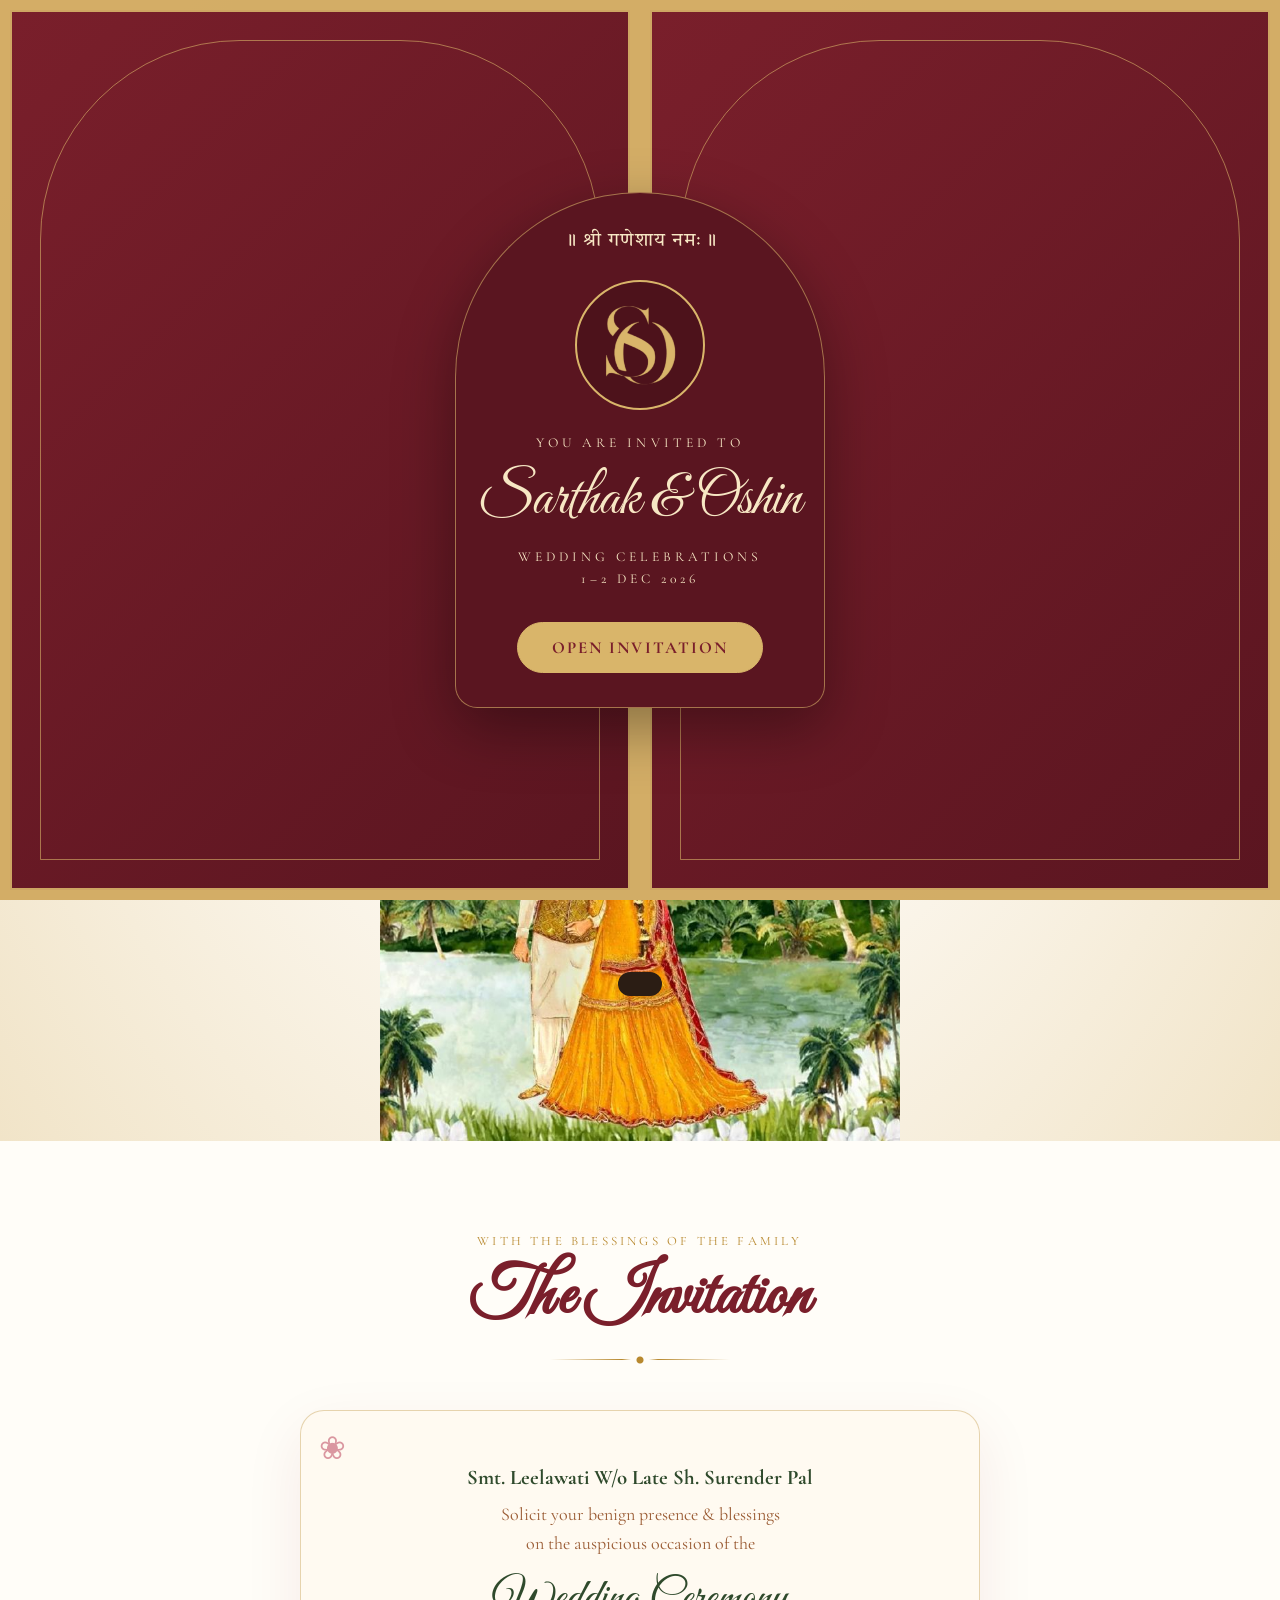
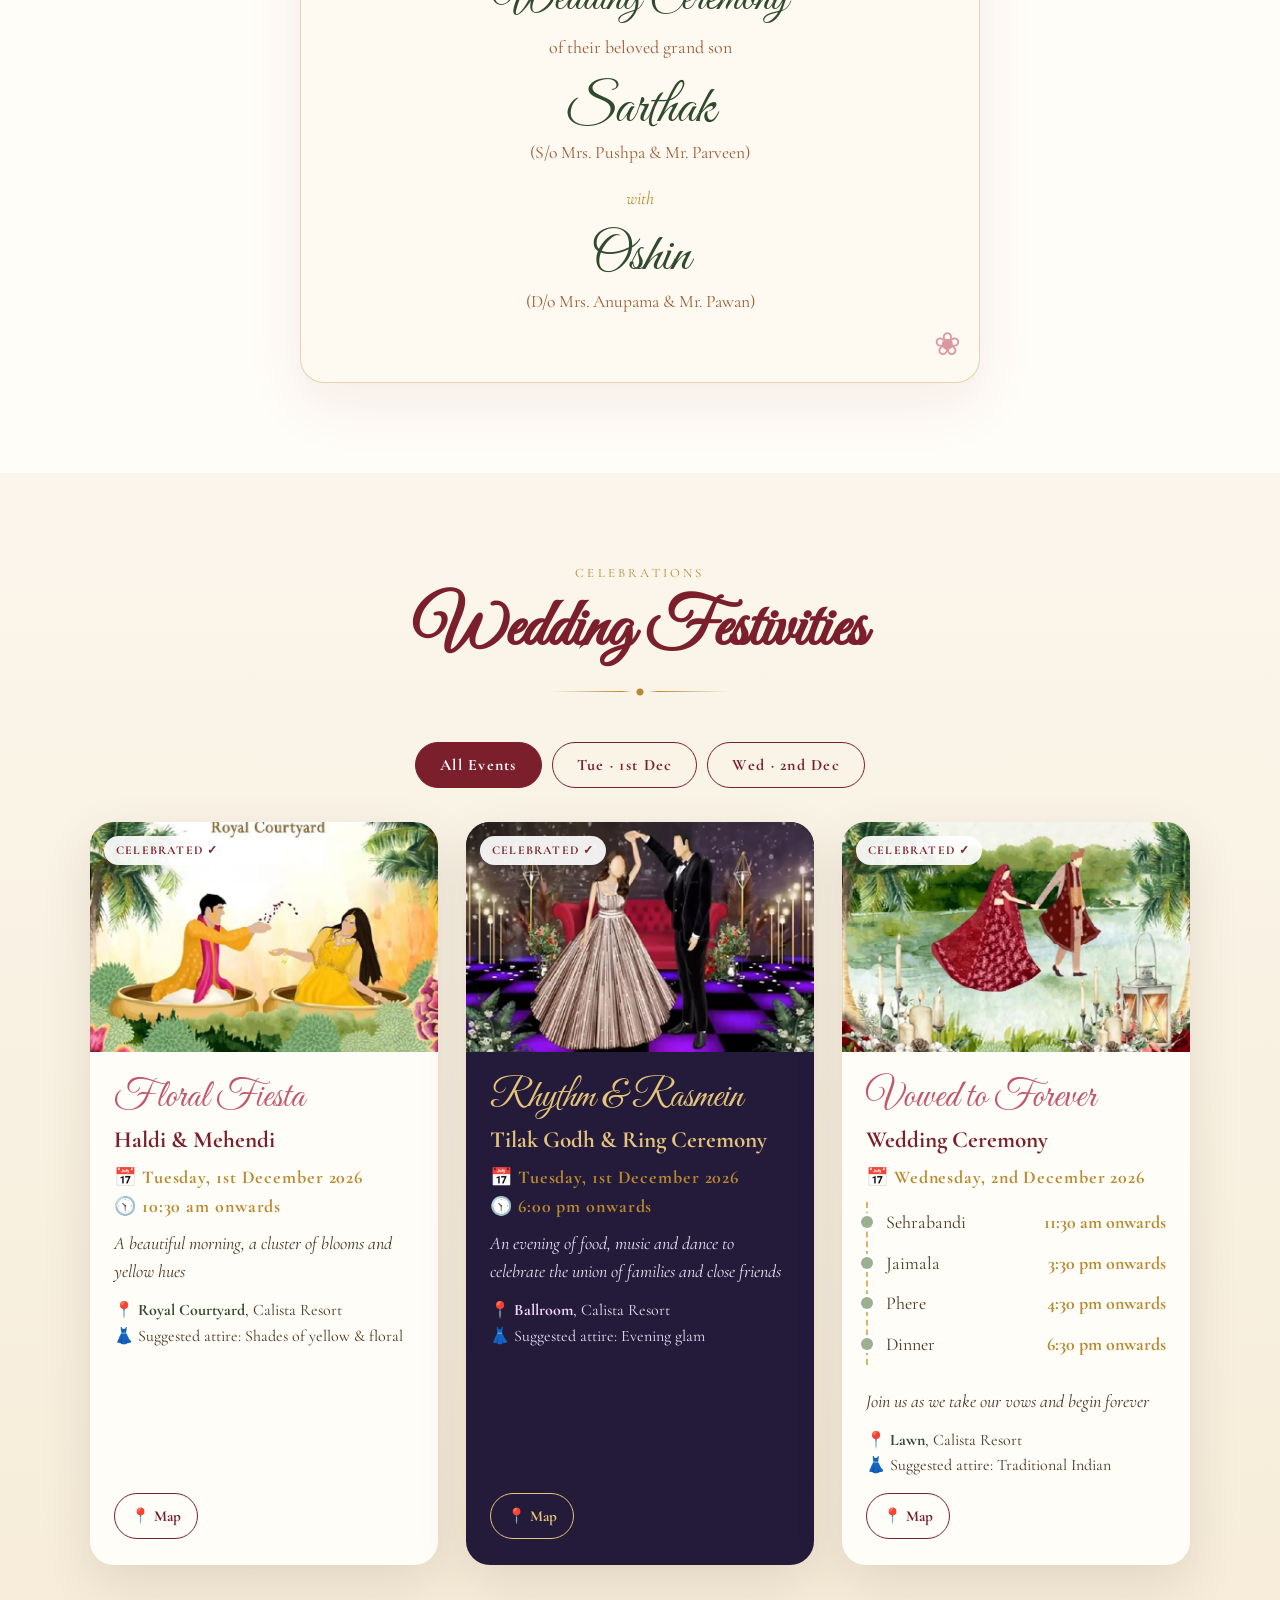
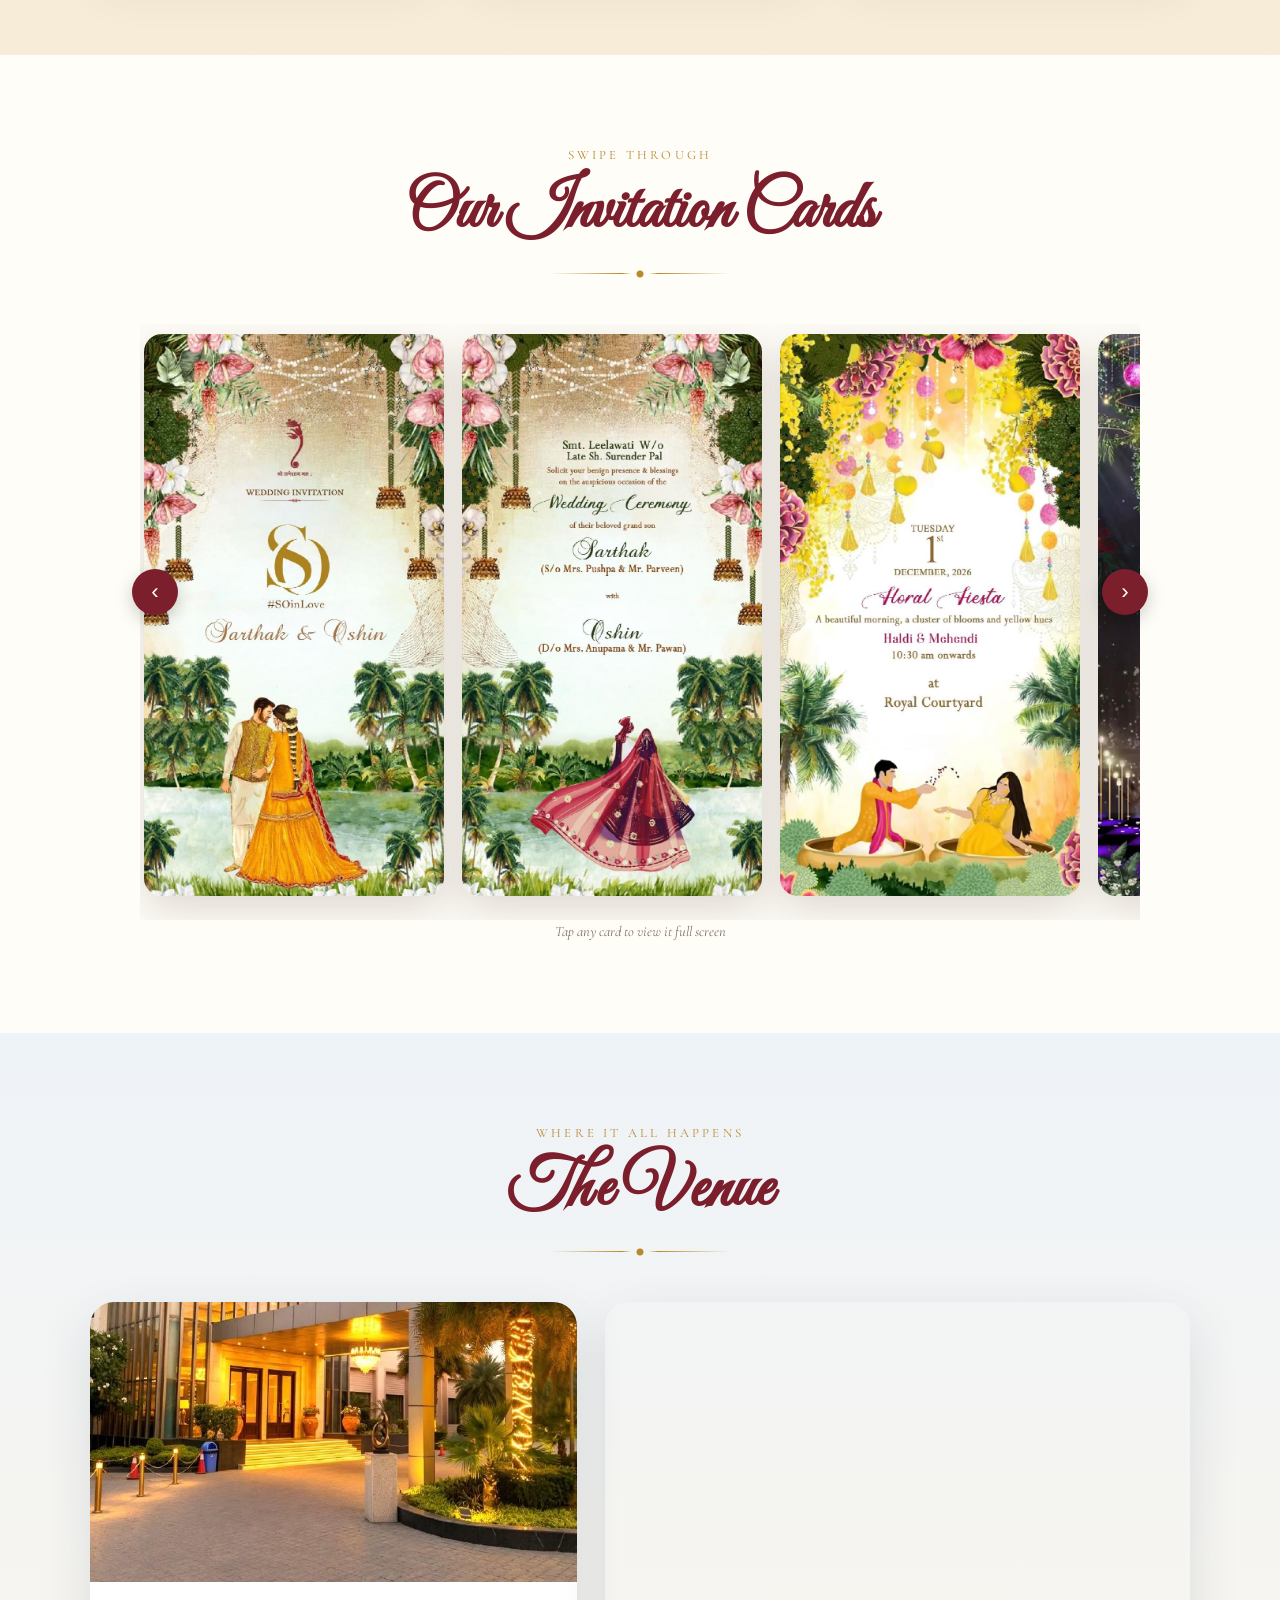
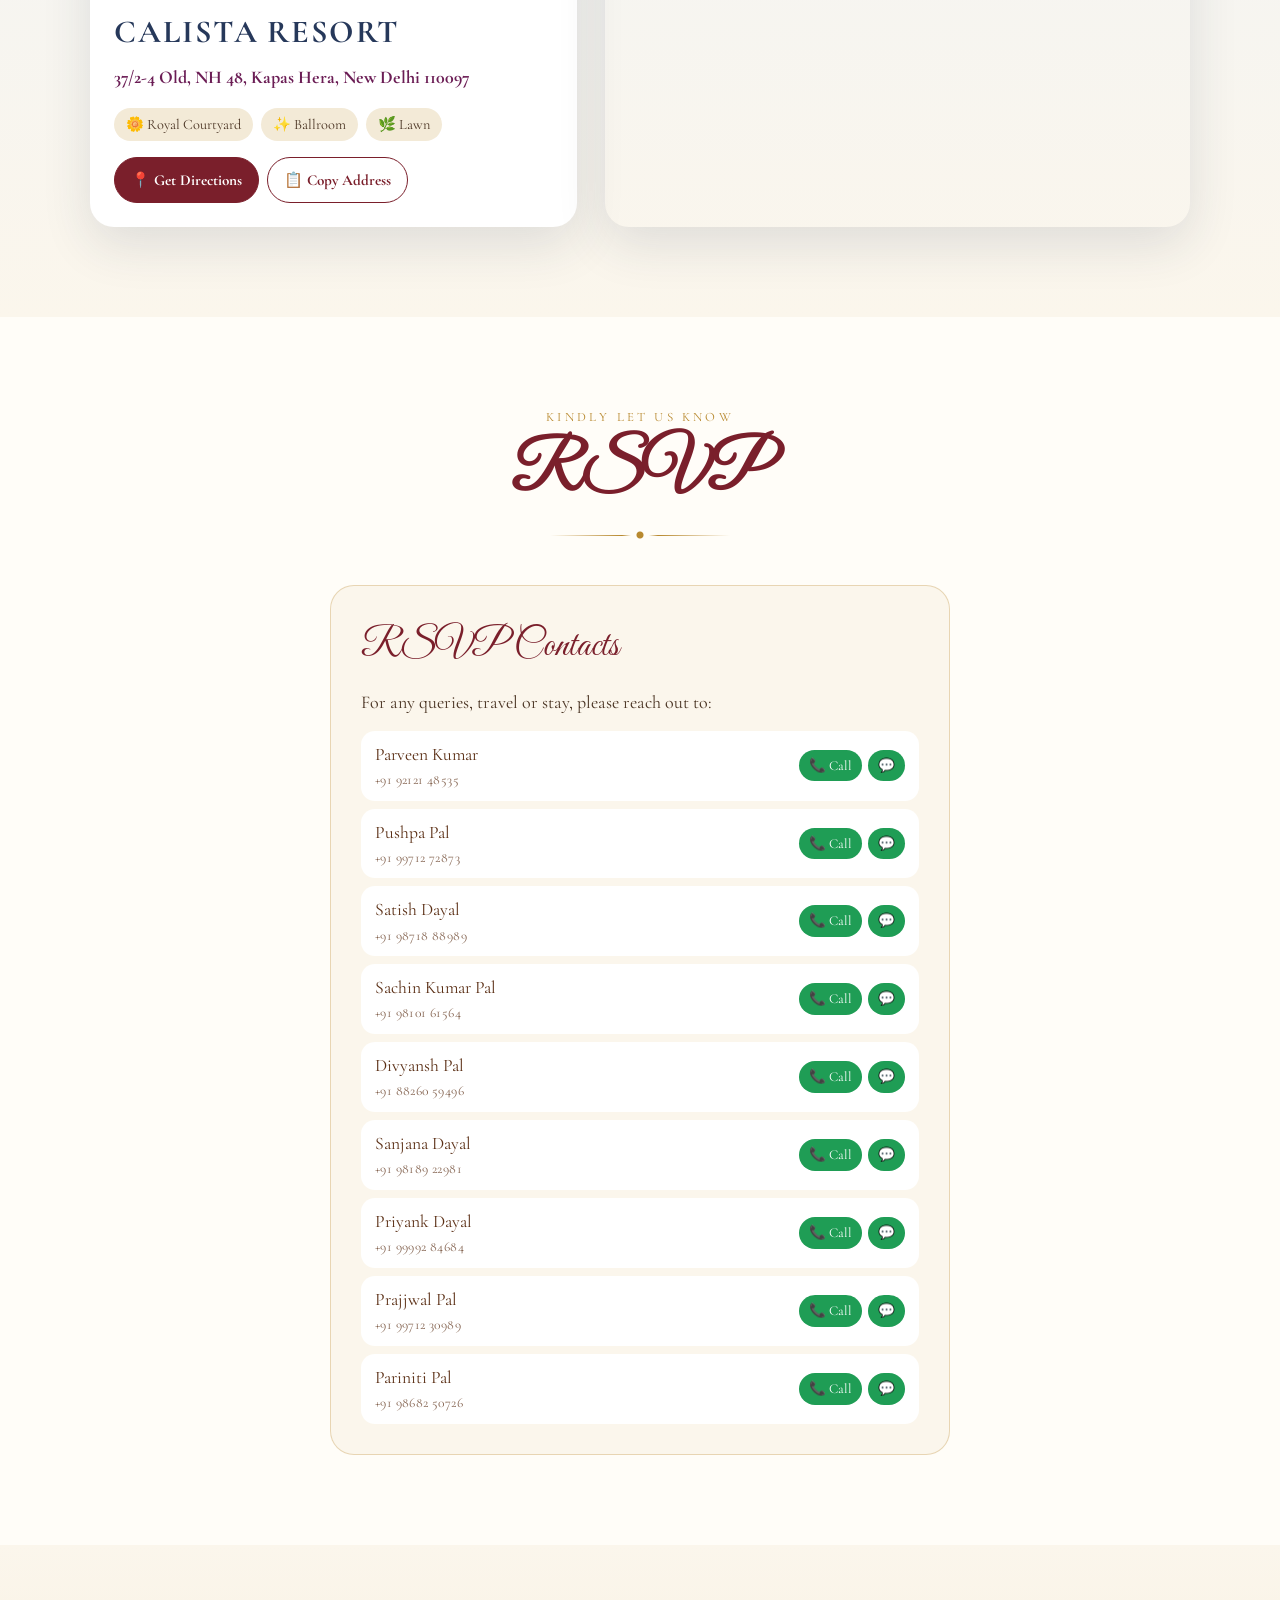
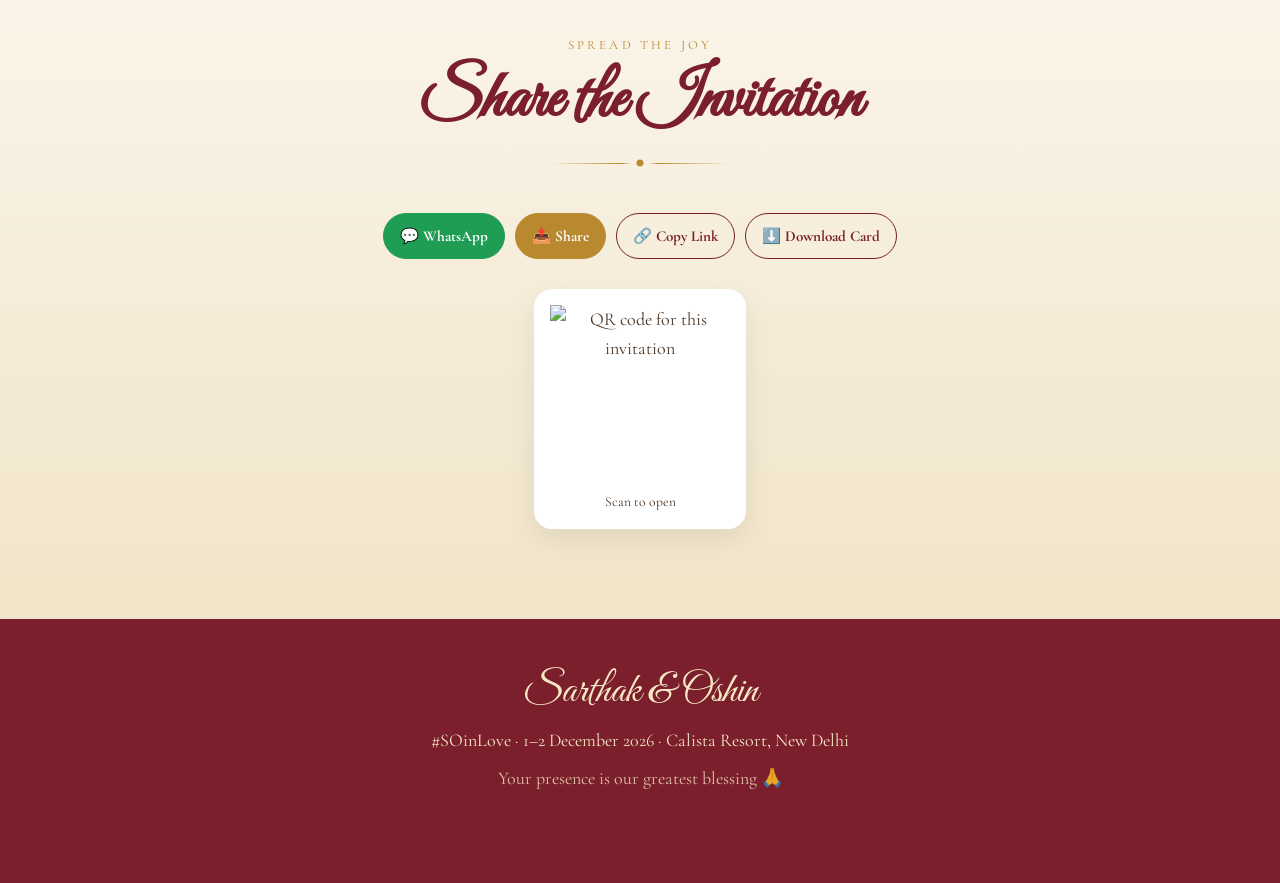
==== index.html @ cd9b90f8 "Remove RSVP form, gate date on own line, superscript ordinals" ====
<!DOCTYPE html>
<html lang="en">
<head>
<meta charset="UTF-8">
<meta name="viewport" content="width=device-width,initial-scale=1">
<title>Sarthak &amp; Oshin | #SOinLove | 1–2 December 2026</title>
<meta name="description" content="You're invited to the wedding of Sarthak & Oshin, 1–2 December 2026 at Calista Resort, New Delhi. #SOinLove">
<meta property="og:title" content="Sarthak & Oshin are getting married! #SOinLove">
<meta property="og:description" content="Haldi, Mehendi, Ring Ceremony & Wedding · 1–2 December 2026 · Calista Resort, New Delhi">
<meta property="og:image" content="https://sartz18.github.io/sarthak-weds-oshin/images/page-1.jpg">
<meta property="og:url" content="https://sartz18.github.io/sarthak-weds-oshin/">
<link rel="canonical" href="https://sartz18.github.io/sarthak-weds-oshin/">
<meta property="og:type" content="website">
<meta name="theme-color" content="#7a1f2b">
<link rel="icon" href="data:image/svg+xml,<svg xmlns='http://www.w3.org/2000/svg' viewBox='0 0 100 100'><text y='.9em' font-size='90'>💍</text></svg>">
<link rel="preconnect" href="https://fonts.googleapis.com">
<link rel="preconnect" href="https://fonts.gstatic.com" crossorigin>
<link href="https://fonts.googleapis.com/css2?family=Cormorant+Garamond:ital,wght@0,400;0,600;0,700;1,400&family=Great+Vibes&family=Tiro+Devanagari+Hindi&display=swap" rel="stylesheet">
<link rel="stylesheet" href="style.css">
</head>
<body class="locked">

<canvas id="petals"></canvas>

<!-- Opening gate -->
<div id="gate">
  <div class="door l"></div><div class="door r"></div>
  <div class="gate-inner">
    <div class="ganesh">॥ श्री गणेशाय नमः ॥</div>
    <div class="mono" role="img" aria-label="SO monogram"></div>
    <p style="letter-spacing:.3em;font-size:.85rem">YOU ARE INVITED TO</p>
    <h1>Sarthak &amp; Oshin</h1>
    <p style="letter-spacing:.3em;font-size:.85rem">WEDDING CELEBRATIONS</p>
    <p style="letter-spacing:.3em;font-size:.85rem">1–2 DEC 2026</p>
    <p id="guest-greet" style="font-style:italic;margin-top:6px"></p>
    <button class="gate-btn" id="open-btn">Open Invitation</button>
  </div>
</div>

<nav id="nav">
  <a href="#home">Home</a><a href="#invite">Invitation</a><a href="#events">Events</a>
  <a href="#gallery">Cards</a><a href="#venue">Venue</a><a href="#rsvp">RSVP</a><a href="#share">Share</a>
</nav>

<!-- Hero -->
<header id="home">
  <div class="hero-ganesh reveal"><span class="g">🪔</span>श्री गणेशाय नमः</div>
  <p class="hero-tag reveal">WEDDING INVITATION</p>
  <div class="mono-big reveal" role="img" aria-label="SO monogram"></div>
  <div class="hashtag reveal">#SOinLove</div>
  <div class="names reveal">Sarthak &amp; Oshin</div>
  <div class="hero-date reveal">1<sup>st</sup> – 2<sup>nd</sup> December 2026</div>
  <div class="hero-venue reveal">Calista Resort · New Delhi</div>
  <div class="countdown reveal" id="countdown"></div>
  <div class="hero-art" role="img" aria-label="Illustration of Sarthak and Oshin"></div>
  <div class="scroll-hint"></div>
</header>

<!-- Invitation -->
<section id="invite">
  <div class="wrap">
    <p class="subtitle reveal">With the blessings of the family</p>
    <h2 class="title reveal">The Invitation</h2>
    <div class="divider"></div>
    <div class="blessing reveal">
      <div class="host">Smt. Leelawati W/o Late Sh. Surender Pal</div>
      <p class="lead">Solicit your benign presence &amp; blessings<br>on the auspicious occasion of the</p>
      <div class="occ">Wedding Ceremony</div>
      <p class="lead" style="margin-top:8px">of their beloved grand son</p>
      <div class="person"><div class="nm">Sarthak</div><div class="par">(S/o Mrs. Pushpa &amp; Mr. Parveen)</div></div>
      <div class="with">with</div>
      <div class="person"><div class="nm">Oshin</div><div class="par">(D/o Mrs. Anupama &amp; Mr. Pawan)</div></div>
    </div>
  </div>
</section>

<!-- Events -->
<section id="events">
  <div class="wrap">
    <p class="subtitle reveal">Celebrations</p>
    <h2 class="title reveal">Wedding Festivities</h2>
    <div class="divider"></div>
    <div class="day-tabs reveal">
      <button class="day-tab active" data-day="all">All Events</button>
      <button class="day-tab" data-day="1">Tue · 1st Dec</button>
      <button class="day-tab" data-day="2">Wed · 2nd Dec</button>
    </div>
    <div class="events-grid" id="events-grid"></div>
  </div>
</section>

<!-- Gallery -->
<section id="gallery">
  <div class="wrap">
    <p class="subtitle reveal">Swipe through</p>
    <h2 class="title reveal">Our Invitation Cards</h2>
    <div class="divider"></div>
    <div class="slider reveal">
      <button class="arrow prev" aria-label="Previous">‹</button>
      <div class="track" id="track"></div>
      <button class="arrow next" aria-label="Next">›</button>
    </div>
    <p class="hint">Tap any card to view it full screen</p>
  </div>
</section>
<div id="lightbox" role="dialog" aria-modal="true">
  <button id="lb-close" aria-label="Close">✕</button>
  <button id="lb-prev" aria-label="Previous">‹</button>
  <img id="lb-img" alt="Invitation card">
  <button id="lb-next" aria-label="Next">›</button>
  <div id="lb-count"></div>
</div>

<!-- Venue -->
<section id="venue">
  <div class="wrap">
    <p class="subtitle reveal">Where it all happens</p>
    <h2 class="title reveal">The Venue</h2>
    <div class="divider"></div>
    <div class="venue-grid">
      <div class="venue-card reveal">
        <div class="venue-photo" role="img" aria-label="Calista Resort entrance"></div>
        <div class="venue-info">
          <h3>CALISTA RESORT</h3>
          <div class="addr" id="venue-addr"></div>
          <div class="spots"><span>🌼 Royal Courtyard</span><span>✨ Ballroom</span><span>🌿 Lawn</span></div>
          <div style="display:flex;gap:8px;flex-wrap:wrap">
            <a class="btn" id="dir-btn" target="_blank" rel="noopener">📍 Get Directions</a>
            <button class="btn ghost" id="copy-addr">📋 Copy Address</button>
          </div>
        </div>
      </div>
      <div class="map reveal"><iframe id="map-frame" loading="lazy" title="Map to Calista Resort" referrerpolicy="no-referrer-when-downgrade"></iframe></div>
    </div>
  </div>
</section>

<!-- RSVP -->
<section id="rsvp">
  <div class="wrap">
    <p class="subtitle reveal">Kindly let us know</p>
    <h2 class="title reveal">RSVP</h2>
    <div class="divider"></div>
    <div class="rsvp-grid">
      <div class="panel reveal">
        <h3>RSVP Contacts</h3>
        <p style="margin-bottom:14px">For any queries, travel or stay, please reach out to:</p>
        <ul class="hosts" id="hosts"></ul>
      </div>
    </div>
  </div>
</section>

<!-- Share -->
<section id="share">
  <div class="wrap">
    <p class="subtitle reveal">Spread the joy</p>
    <h2 class="title reveal">Share the Invitation</h2>
    <div class="divider"></div>
    <div class="share-row reveal">
      <button class="btn wa" id="share-wa">💬 WhatsApp</button>
      <button class="btn gold" id="share-native">📤 Share</button>
      <button class="btn ghost" id="share-copy">🔗 Copy Link</button>
      <a class="btn ghost" href="images/page-1.jpg" download="Sarthak-Oshin-Invite.jpg">⬇️ Download Card</a>
    </div>
    <div class="qr reveal"><img id="qr" alt="QR code for this invitation"><p style="font-size:.85rem;margin-top:6px">Scan to open</p></div>
  </div>
</section>

<footer>
  <div class="script">Sarthak &amp; Oshin</div>
  <p>#SOinLove · 1–2 December 2026 · Calista Resort, New Delhi</p>
  <p style="margin-top:10px;opacity:.8">Your presence is our greatest blessing 🙏</p>
</footer>

<audio id="music" loop preload="none" src="music.mp3"></audio>
<button class="fab" id="music-btn" aria-label="Play music" hidden>🎵</button>
<button class="fab" id="top-btn" aria-label="Back to top">↑</button>
<div id="toast"></div>

<script src="app.js"></script>
</body>
</html>
---- style.css ----
:root{
  --cream:#fbf6ec; --ivory:#fffdf8; --gold:#b8892f; --gold-2:#d9b56a;
  --maroon:#7a1f2b; --rose:#c2566b; --green:#2f4a2c; --ink:#4a3423;
  --night:#241a3a;
  --script:'Great Vibes',cursive; --serif:'Cormorant Garamond',Georgia,serif;
  --deva:'Tiro Devanagari Hindi',serif;
}
*{box-sizing:border-box;margin:0;padding:0}
html{scroll-behavior:smooth}
body{font-family:var(--serif);color:var(--ink);background:var(--cream);font-size:18px;line-height:1.6;overflow-x:hidden}
body.locked{overflow:hidden}
img{max-width:100%;display:block}
a{color:inherit}
.script{font-family:var(--script);font-weight:400}
.gold{color:var(--gold)}
section{padding:90px 20px;position:relative}
.wrap{max-width:1100px;margin:0 auto}
.title{font-family:var(--script);font-size:clamp(2.6rem,7vw,4.2rem);color:var(--maroon);text-align:center;line-height:1.1}
.subtitle{text-align:center;letter-spacing:.25em;text-transform:uppercase;font-size:.8rem;color:var(--gold);margin-bottom:10px}
.divider{width:180px;height:20px;margin:14px auto 40px;background:
  radial-gradient(circle,var(--gold) 3px,transparent 4px) center/20px 20px no-repeat,
  linear-gradient(90deg,transparent,var(--gold) 40%,transparent 45%,transparent 55%,var(--gold) 60%,transparent) center/100% 1px no-repeat}

/* ---------- Petals canvas ---------- */
#petals{position:fixed;inset:0;pointer-events:none;z-index:50}

/* ---------- Opening gate ---------- */
#gate{position:fixed;inset:0;z-index:100;display:flex;align-items:center;justify-content:center;
  background:radial-gradient(ellipse at center,#fffaf0 0%,#f3e3c3 70%,#e6cf9f 100%);transition:opacity 1s ease,visibility 1s}
#gate.open{opacity:0;visibility:hidden}
.door{position:absolute;top:0;bottom:0;width:50%;background:linear-gradient(135deg,#7a1f2b,#5a1520);transition:transform 1.4s cubic-bezier(.7,0,.3,1);
  box-shadow:inset 0 0 0 10px rgba(217,181,106,.5),inset 0 0 0 12px rgba(217,181,106,.9)}
.door.l{left:0;transform-origin:left}.door.r{right:0;transform-origin:right}
.door::after{content:"";position:absolute;inset:40px;border:1px solid rgba(217,181,106,.6);border-radius:200px 200px 0 0}
#gate.open .door.l{transform:perspective(1200px) rotateY(-100deg)}
#gate.open .door.r{transform:perspective(1200px) rotateY(100deg)}
.gate-inner{position:relative;z-index:2;text-align:center;color:#f7e7c4;padding:34px 22px;max-width:92vw;border-radius:200px 200px 24px 24px;background:#5a1520;border:1px solid rgba(217,181,106,.6);box-shadow:0 20px 60px rgba(0,0,0,.35);transition:opacity .5s}
#gate.open .gate-inner{opacity:0}
.gate-inner .ganesh{font-family:var(--deva);font-size:1.2rem;letter-spacing:.05em}
.gate-inner .mono{width:130px;height:130px;margin:22px auto;border-radius:50%;border:2px solid var(--gold-2);background:rgba(0,0,0,.15);animation:pulse 2.4s infinite;position:relative}
.gate-inner .mono::after{content:"";position:absolute;inset:22px 26px;background:var(--gold-2)}
.gate-inner h1{font-family:var(--script);font-weight:400;font-size:clamp(2.4rem,8vw,3.6rem)}
.gate-btn{margin-top:26px;padding:14px 34px;border-radius:40px;border:1px solid var(--gold-2);background:var(--gold-2);color:var(--maroon);
  font-family:var(--serif);font-size:1.05rem;font-weight:700;letter-spacing:.12em;text-transform:uppercase;cursor:pointer;animation:glow 2s infinite}
@keyframes pulse{0%,100%{transform:scale(1)}50%{transform:scale(1.06)}}
@keyframes glow{0%,100%{box-shadow:0 0 0 0 rgba(217,181,106,.6)}50%{box-shadow:0 0 0 14px rgba(217,181,106,0)}}

/* ---------- Nav ---------- */
nav{position:fixed;top:0;left:0;right:0;z-index:40;display:flex;justify-content:center;gap:4px;flex-wrap:wrap;padding:10px;
  background:rgba(251,246,236,.85);backdrop-filter:blur(10px);border-bottom:1px solid rgba(184,137,47,.25);transform:translateY(-100%);transition:transform .4s}
nav.show{transform:none}
nav a{text-decoration:none;font-size:.85rem;letter-spacing:.12em;text-transform:uppercase;padding:6px 12px;border-radius:20px;color:var(--maroon)}
nav a:hover,nav a.active{background:var(--maroon);color:#fff}
@media(max-width:640px){nav{flex-wrap:nowrap;overflow-x:auto;justify-content:flex-start}nav a{white-space:nowrap;font-size:.75rem}}

/* ---------- Hero ---------- */
#home{min-height:100vh;padding:80px 20px 0;display:flex;flex-direction:column;align-items:center;text-align:center;
  background:radial-gradient(ellipse at top,#fffdf6 0%,var(--cream) 60%,#f1e4c8 100%);overflow:hidden}
.hero-ganesh{font-family:var(--deva);color:var(--maroon);font-size:1rem}
.hero-ganesh .g{font-size:2.6rem;display:block;line-height:1}
.hero-tag{letter-spacing:.3em;font-size:.85rem;color:var(--ink);margin-top:14px}
.mono-big{width:clamp(120px,32vw,170px);aspect-ratio:507/567;margin:14px auto 10px;
  background:linear-gradient(120deg,#9c7221,#e8c97a,#9c7221);background-size:200% auto;animation:shine 4s linear infinite}
.gate-inner .mono::after,.mono-big{-webkit-mask:url(images/monogram.png) center/contain no-repeat;mask:url(images/monogram.png) center/contain no-repeat}
@keyframes shine{to{background-position:200% center}}
.hashtag{font-style:italic;color:var(--ink);font-size:1.1rem}
.names{font-family:var(--script);font-size:clamp(3rem,11vw,5.5rem);color:#8d5a3b;line-height:1.1;margin-top:8px}
.hero-date{margin-top:10px;font-size:1.15rem;letter-spacing:.2em;text-transform:uppercase;color:var(--maroon)}
.hero-venue{font-size:1rem;color:var(--ink)}
.countdown{display:flex;gap:12px;justify-content:center;margin:26px 0;flex-wrap:wrap}
.cd{min-width:78px;padding:12px 8px;border-radius:14px;background:var(--ivory);border:1px solid rgba(184,137,47,.35);box-shadow:0 6px 20px rgba(122,31,43,.08)}
.cd b{display:block;font-size:2rem;color:var(--maroon);line-height:1.1;font-variant-numeric:tabular-nums}
.cd span{font-size:.7rem;letter-spacing:.2em;text-transform:uppercase;color:var(--gold)}
.cd-msg{font-family:var(--script);font-size:2.2rem;color:var(--maroon)}
.hero-art{width:min(520px,100%);margin-top:auto;aspect-ratio:760/640;background:url(images/page-1.jpg) center bottom/cover no-repeat;
  -webkit-mask-image:linear-gradient(to bottom,transparent 0%,#000 25%);mask-image:linear-gradient(to bottom,transparent 0%,#000 25%)}
.scroll-hint{position:absolute;bottom:18px;left:50%;transform:translateX(-50%);width:26px;height:42px;border:2px solid var(--maroon);border-radius:14px;opacity:.7}
.scroll-hint::after{content:"";position:absolute;left:50%;top:8px;width:4px;height:8px;margin-left:-2px;border-radius:2px;background:var(--maroon);animation:scroll 1.6s infinite}
@keyframes scroll{to{transform:translateY(14px);opacity:0}}

/* ---------- Family / invitation ---------- */
#invite{background:var(--ivory)}
.blessing{max-width:680px;margin:0 auto;text-align:center;padding:50px 28px;border-radius:24px;background:#fffaf1;
  border:1px solid rgba(184,137,47,.35);box-shadow:0 20px 60px rgba(122,31,43,.08);position:relative}
.blessing::before,.blessing::after{content:"❀";position:absolute;font-size:2rem;color:var(--rose);opacity:.6}
.blessing::before{top:12px;left:18px}.blessing::after{bottom:12px;right:18px}
.blessing .host{font-weight:700;font-size:1.3rem;color:var(--green)}
.blessing .lead{color:#9a5b33;margin:6px 0 18px}
.blessing .occ{font-family:var(--script);font-size:2.8rem;color:var(--green);line-height:1.1}
.person{margin:16px 0}
.person .nm{font-family:var(--script);font-size:3.4rem;color:var(--green);line-height:1.1}
.person .par{color:#9a5b33;font-size:1.1rem}
.with{font-style:italic;color:var(--gold)}

/* ---------- Events ---------- */
#events{background:linear-gradient(180deg,var(--cream),#f6ecd8)}
.day-tabs{display:flex;justify-content:center;gap:10px;margin-bottom:34px;flex-wrap:wrap}
.day-tab{padding:12px 24px;border-radius:40px;border:1px solid var(--maroon);background:transparent;color:var(--maroon);font-family:var(--serif);
  font-size:1rem;font-weight:700;letter-spacing:.08em;cursor:pointer;transition:.3s}
.day-tab.active,.day-tab:hover{background:var(--maroon);color:#fff}
.events-grid{display:grid;grid-template-columns:repeat(auto-fit,minmax(300px,1fr));gap:28px}
.ev{border-radius:24px;overflow:hidden;background:var(--ivory);box-shadow:0 18px 50px rgba(74,52,35,.12);display:flex;flex-direction:column;
  transition:transform .5s,box-shadow .5s;transform-style:preserve-3d}
.ev:hover{box-shadow:0 26px 70px rgba(122,31,43,.2)}
.ev.hidden{display:none}
.ev-art{height:230px;background-size:cover;background-position:center 100%;position:relative}
.ev-art .badge{position:absolute;top:14px;left:14px;padding:5px 12px;border-radius:20px;font-size:.75rem;font-weight:700;letter-spacing:.1em;
  text-transform:uppercase;background:rgba(255,255,255,.92);color:var(--maroon)}
.ev-art .badge.live{background:#d6304a;color:#fff;animation:glow 1.6s infinite}
.ev-body{padding:24px 24px 26px;flex:1;display:flex;flex-direction:column}
.ev-theme{font-family:var(--script);font-size:2.4rem;line-height:1.1;color:var(--rose)}
.ev h3{font-size:1.45rem;color:var(--maroon);margin:4px 0}
.ev .when{color:var(--gold);font-weight:700;letter-spacing:.05em}
.ev .desc{font-style:italic;margin:8px 0 12px}
.ev .where{font-size:1rem}
.ev .where b{color:var(--green)}
.timeline{list-style:none;margin:10px 0 14px;border-left:2px dashed var(--gold-2);padding-left:18px}
.timeline li{position:relative;padding:6px 0;display:flex;justify-content:space-between;gap:10px}
.timeline li::before{content:"";position:absolute;left:-25px;top:14px;width:12px;height:12px;border-radius:50%;background:var(--gold);box-shadow:0 0 0 3px #fff}
.timeline li.done::before{background:#9bb08f}
.timeline li.now::before{background:#d6304a;animation:glow 1.6s infinite}
.timeline li span:last-child{color:var(--gold);font-weight:700;white-space:nowrap}
.ev-actions{margin-top:auto;display:flex;gap:8px;flex-wrap:wrap;padding-top:14px}
.btn{display:inline-flex;align-items:center;gap:6px;padding:10px 16px;border-radius:30px;border:1px solid var(--maroon);background:var(--maroon);color:#fff;
  font-family:var(--serif);font-size:.95rem;font-weight:700;text-decoration:none;cursor:pointer;transition:.25s}
.btn:hover{transform:translateY(-2px);box-shadow:0 8px 20px rgba(122,31,43,.25)}
.btn.ghost{background:transparent;color:var(--maroon)}
.btn.gold{background:var(--gold);border-color:var(--gold)}
.btn.wa{background:#1f9d55;border-color:#1f9d55}
.ev.night{background:var(--night);color:#e9e2f5}
.ev.night h3,.ev.night .ev-theme{color:#e3c47a}
.ev.night .where b{color:#f1d7ff}
.ev.night .btn.ghost{color:#e3c47a;border-color:#e3c47a}

/* ---------- Gallery ---------- */
#gallery{background:var(--ivory)}
.slider{position:relative;max-width:1000px;margin:0 auto}
.track{display:flex;gap:18px;overflow-x:auto;scroll-snap-type:x mandatory;padding:10px 4px 24px;scrollbar-width:none}
.track::-webkit-scrollbar{display:none}
.track figure{flex:0 0 min(300px,75vw);scroll-snap-align:center;border-radius:18px;overflow:hidden;cursor:zoom-in;box-shadow:0 14px 40px rgba(74,52,35,.18);transition:transform .4s}
.track figure:hover{transform:scale(1.03)}
.track img{width:100%;aspect-ratio:760/1425;object-fit:cover}
.arrow{position:absolute;top:45%;transform:translateY(-50%);width:46px;height:46px;border-radius:50%;border:none;background:var(--maroon);color:#fff;font-size:1.4rem;cursor:pointer;z-index:2;box-shadow:0 6px 18px rgba(0,0,0,.2)}
.arrow.prev{left:-8px}.arrow.next{right:-8px}
@media(max-width:640px){.arrow{display:none}}
.hint{text-align:center;font-size:.9rem;font-style:italic;opacity:.7}
#lightbox{position:fixed;inset:0;z-index:90;background:rgba(20,10,10,.92);display:none;align-items:center;justify-content:center;padding:20px}
#lightbox.show{display:flex}
#lightbox img{max-height:92vh;max-width:92vw;border-radius:12px;box-shadow:0 0 60px rgba(0,0,0,.6)}
#lightbox button{position:absolute;background:rgba(255,255,255,.15);color:#fff;border:none;width:50px;height:50px;border-radius:50%;font-size:1.5rem;cursor:pointer}
#lb-close{top:16px;right:16px}#lb-prev{left:12px;top:50%}#lb-next{right:12px;top:50%}
#lb-count{position:absolute;bottom:16px;left:0;right:0;text-align:center;color:#ddd;font-size:.9rem}

/* ---------- Venue ---------- */
#venue{background:linear-gradient(180deg,#eef3f8,var(--cream))}
.venue-grid{display:grid;grid-template-columns:1fr 1.2fr;gap:28px;align-items:stretch}
@media(max-width:800px){.venue-grid{grid-template-columns:1fr}}
.venue-card{border-radius:24px;overflow:hidden;background:#fff;box-shadow:0 18px 50px rgba(36,48,72,.12);display:flex;flex-direction:column}
.venue-photo{height:280px;background:url(images/page-6.jpg) center 85%/cover}
.venue-info{padding:24px}
.venue-info h3{font-size:2rem;letter-spacing:.06em;color:#26385a}
.venue-info .addr{color:#6b1d55;font-weight:700;margin:6px 0 16px}
.spots{display:flex;gap:8px;flex-wrap:wrap;margin-bottom:16px}
.spots span{padding:5px 12px;border-radius:20px;background:#f3ead7;font-size:.9rem}
.map{border-radius:24px;overflow:hidden;min-height:360px;box-shadow:0 18px 50px rgba(36,48,72,.12)}
.map iframe{width:100%;height:100%;min-height:360px;border:0}

/* ---------- RSVP ---------- */
#rsvp{background:var(--ivory)}
.rsvp-grid{display:grid;grid-template-columns:1fr 1fr;gap:28px}
@media(max-width:800px){.rsvp-grid{grid-template-columns:1fr}}
.panel{background:var(--cream);border-radius:24px;padding:30px;border:1px solid rgba(184,137,47,.3)}
.panel h3{font-family:var(--script);font-size:2.4rem;color:var(--maroon);font-weight:400;margin-bottom:10px}
.hosts{list-style:none;display:grid;gap:8px}
.hosts li{display:flex;justify-content:space-between;align-items:center;gap:10px;padding:10px 14px;background:#fff;border-radius:14px;font-size:1.1rem;color:#5a2e14}
.hosts .ph{display:block;font-size:.85rem;opacity:.75;letter-spacing:.03em}
.hosts .acts{display:flex;gap:6px;flex-shrink:0}
.hosts a{font-size:.85rem;text-decoration:none;padding:5px 10px;border-radius:16px;background:#1f9d55;color:#fff}
form label{display:block;font-size:.85rem;letter-spacing:.12em;text-transform:uppercase;color:var(--gold);margin:12px 0 4px}
form input,form select,form textarea{width:100%;padding:12px 14px;border-radius:12px;border:1px solid rgba(184,137,47,.45);background:#fff;font-family:var(--serif);font-size:1.05rem;color:var(--ink)}
form textarea{min-height:90px;resize:vertical}
.checks{display:flex;flex-wrap:wrap;gap:8px}
.checks label{display:flex;align-items:center;gap:6px;margin:0;padding:8px 12px;border-radius:20px;background:#fff;border:1px solid rgba(184,137,47,.4);
  text-transform:none;letter-spacing:0;font-size:.95rem;color:var(--ink);cursor:pointer}
.checks input{width:auto}
form .btn{margin-top:18px;width:100%;justify-content:center;font-size:1.05rem;padding:14px}

/* ---------- Share / footer ---------- */
#share{text-align:center;background:linear-gradient(180deg,var(--cream),#f1e4c8)}
.share-row{display:flex;gap:10px;justify-content:center;flex-wrap:wrap;margin:20px 0 30px}
.qr{display:inline-block;padding:16px;background:#fff;border-radius:18px;box-shadow:0 10px 30px rgba(0,0,0,.08)}
.qr img{width:180px;height:180px}
footer{background:var(--maroon);color:#f7e7c4;text-align:center;padding:40px 20px 90px}
footer .script{font-size:2.6rem}

/* ---------- Floating buttons / toast ---------- */
.fab{position:fixed;right:16px;z-index:45;width:52px;height:52px;border-radius:50%;border:none;background:var(--maroon);color:#fff;font-size:1.3rem;
  cursor:pointer;box-shadow:0 8px 24px rgba(0,0,0,.25);display:flex;align-items:center;justify-content:center}
#music-btn{bottom:84px}#top-btn{bottom:20px;opacity:0;pointer-events:none;transition:.3s}
#top-btn.show{opacity:1;pointer-events:auto}
#music-btn.playing{animation:spin 4s linear infinite}
@keyframes spin{to{transform:rotate(360deg)}}
#toast{position:fixed;bottom:24px;left:50%;transform:translate(-50%,120px);background:#2b1d14;color:#fff;padding:12px 22px;border-radius:30px;z-index:95;transition:transform .4s;font-size:1rem}
#toast.show{transform:translate(-50%,0)}

/* ---------- Reveal animation ---------- */
.reveal{opacity:0;transform:translateY(40px);transition:opacity 1s ease,transform 1s ease}
.reveal.in{opacity:1;transform:none}
@media(prefers-reduced-motion:reduce){*{animation:none!important;transition:none!important}.reveal{opacity:1;transform:none}}
.fab[hidden]{display:none}
@media(max-width:420px){.countdown{gap:7px}.cd{min-width:70px;padding:10px 4px}.cd b{font-size:1.7rem}.cd span{font-size:.6rem;letter-spacing:.12em}}

/* single RSVP contacts panel, centred */
.rsvp-grid{grid-template-columns:1fr;max-width:620px;margin:0 auto}
.hero-date sup{text-transform:lowercase;font-size:.6em;letter-spacing:.05em;vertical-align:super;line-height:0}
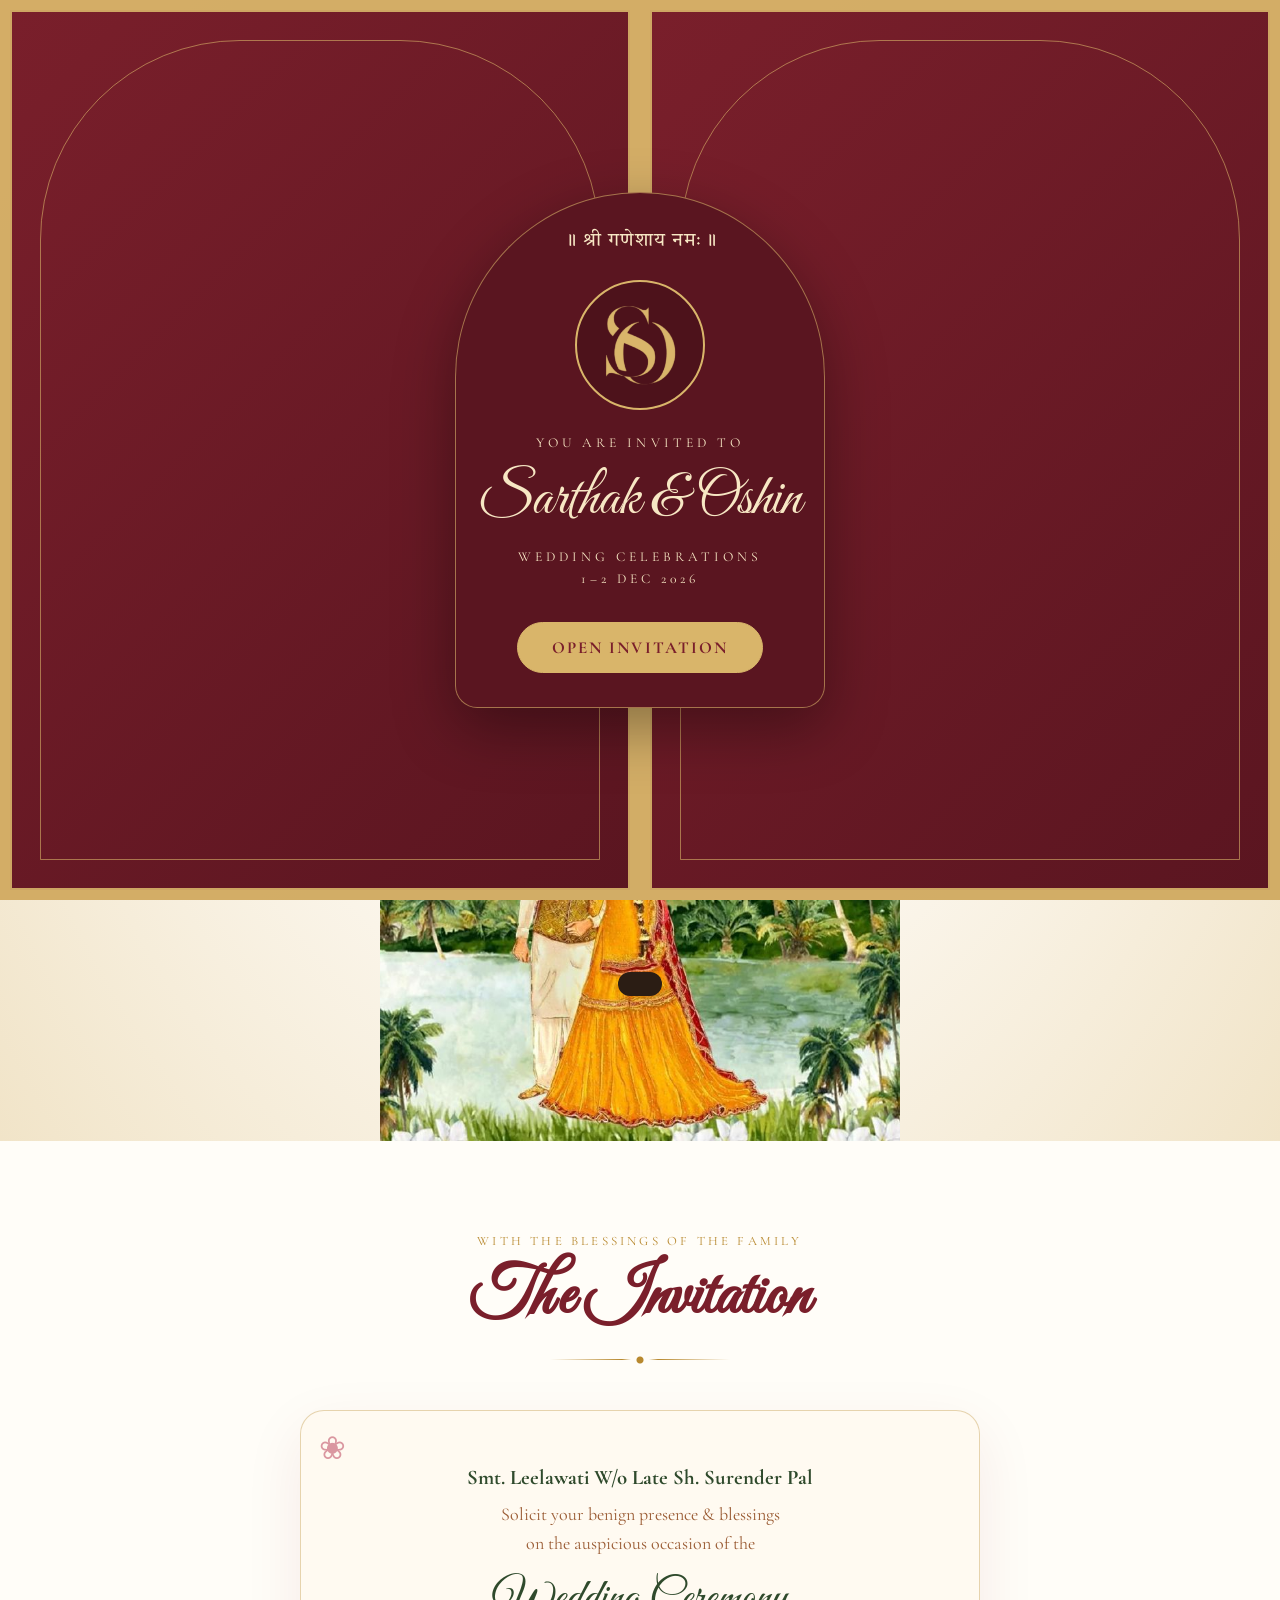
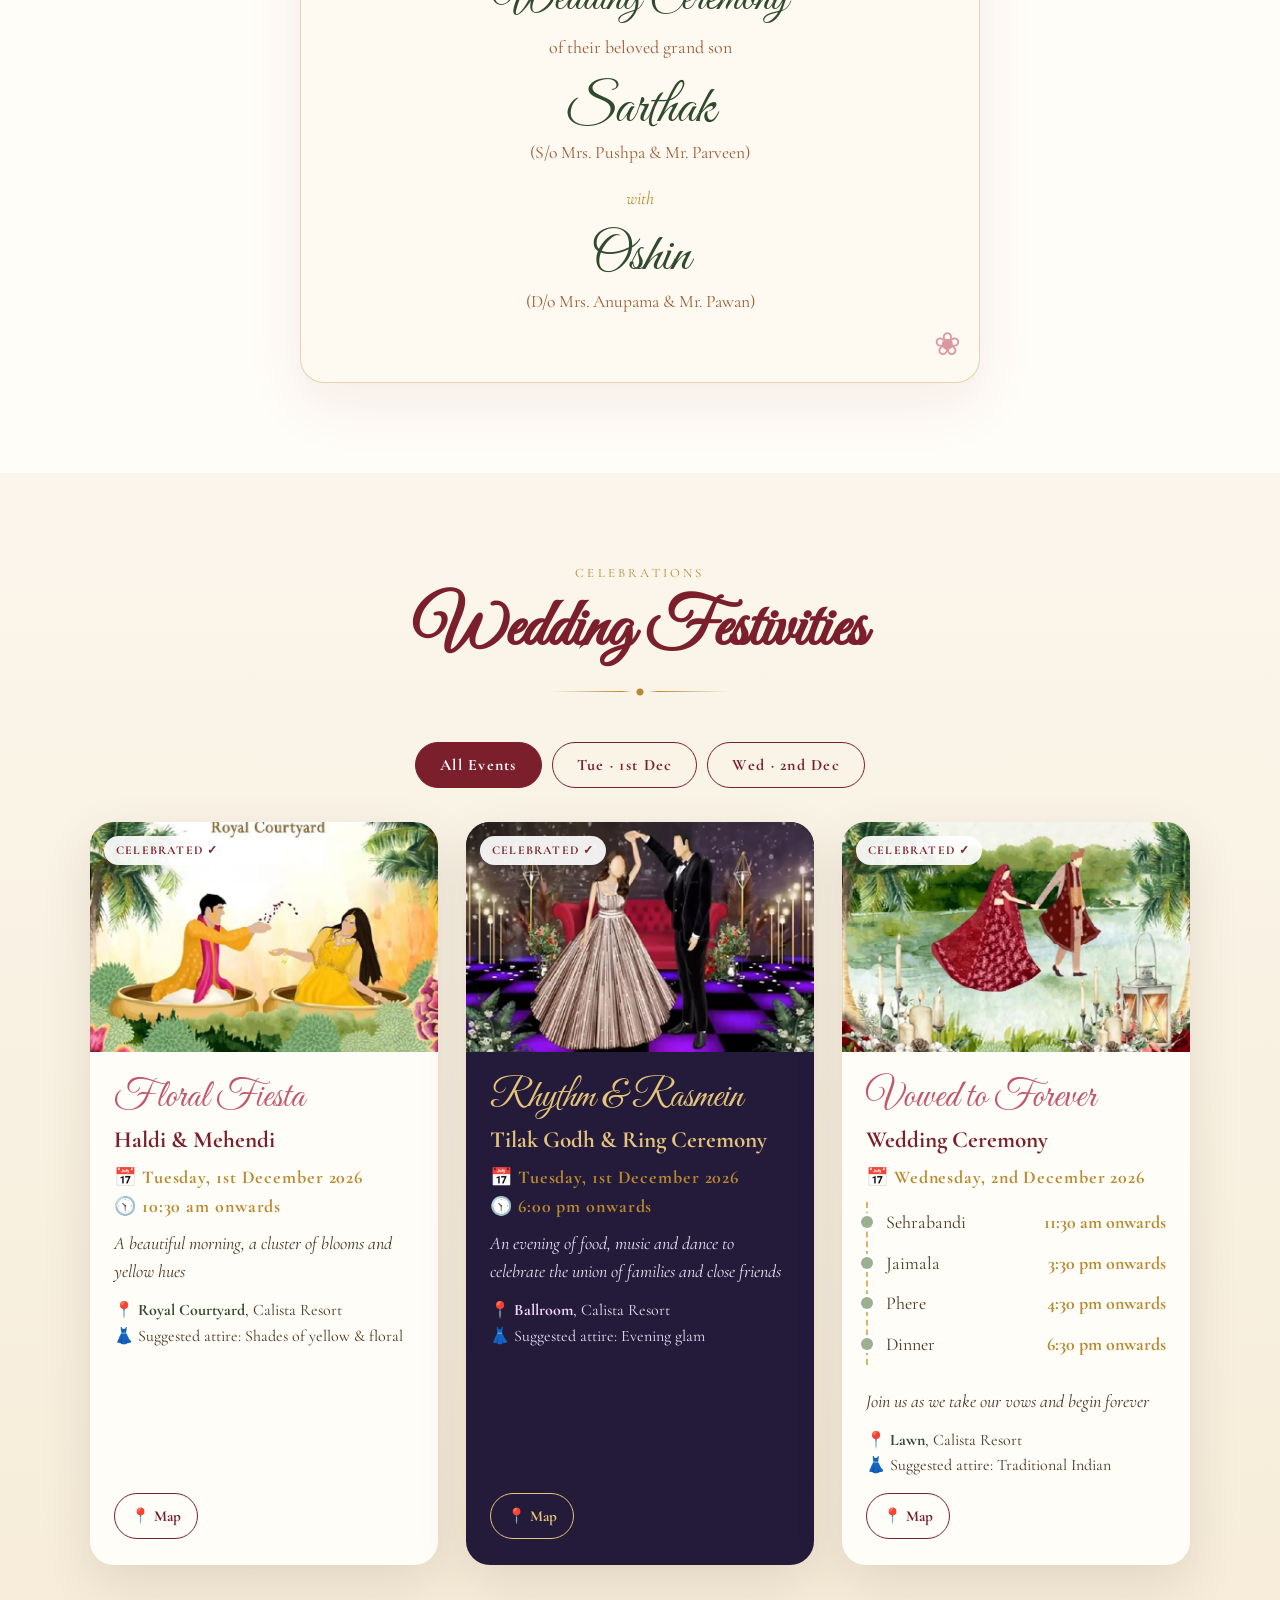
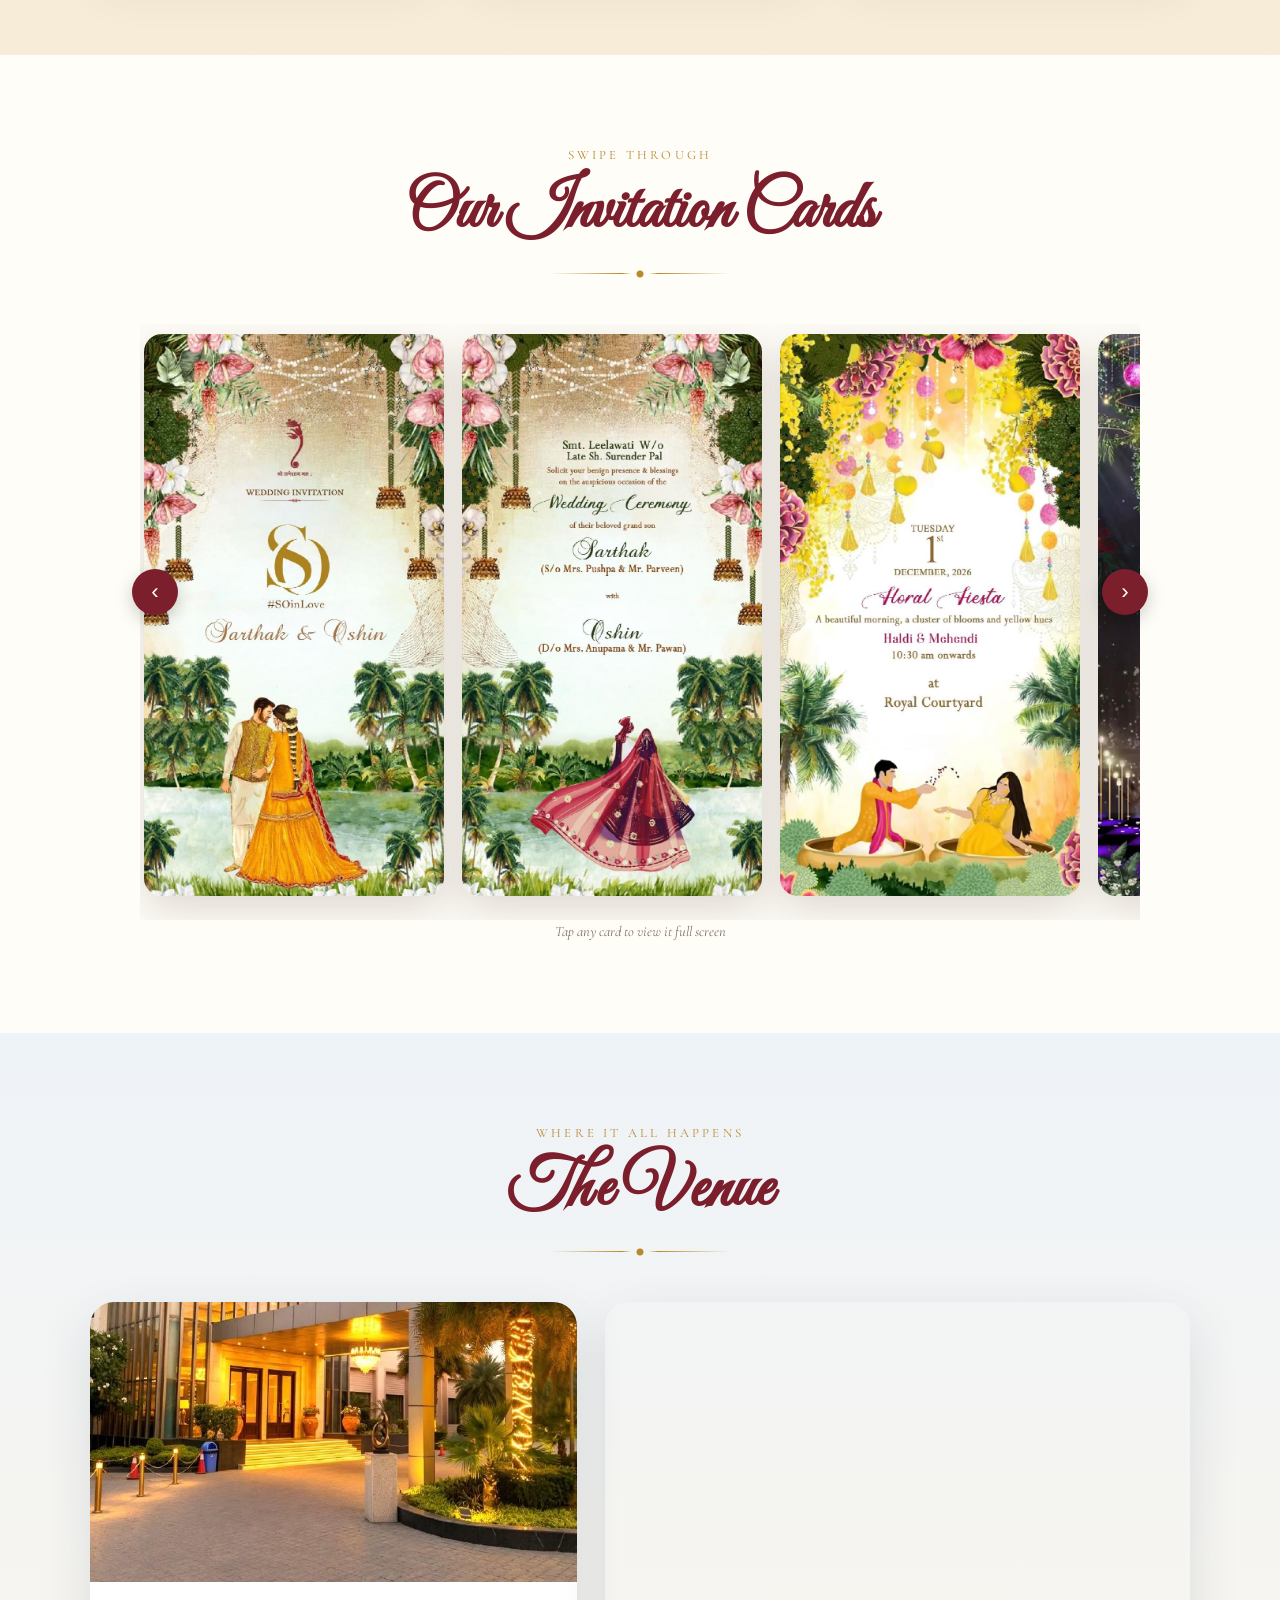
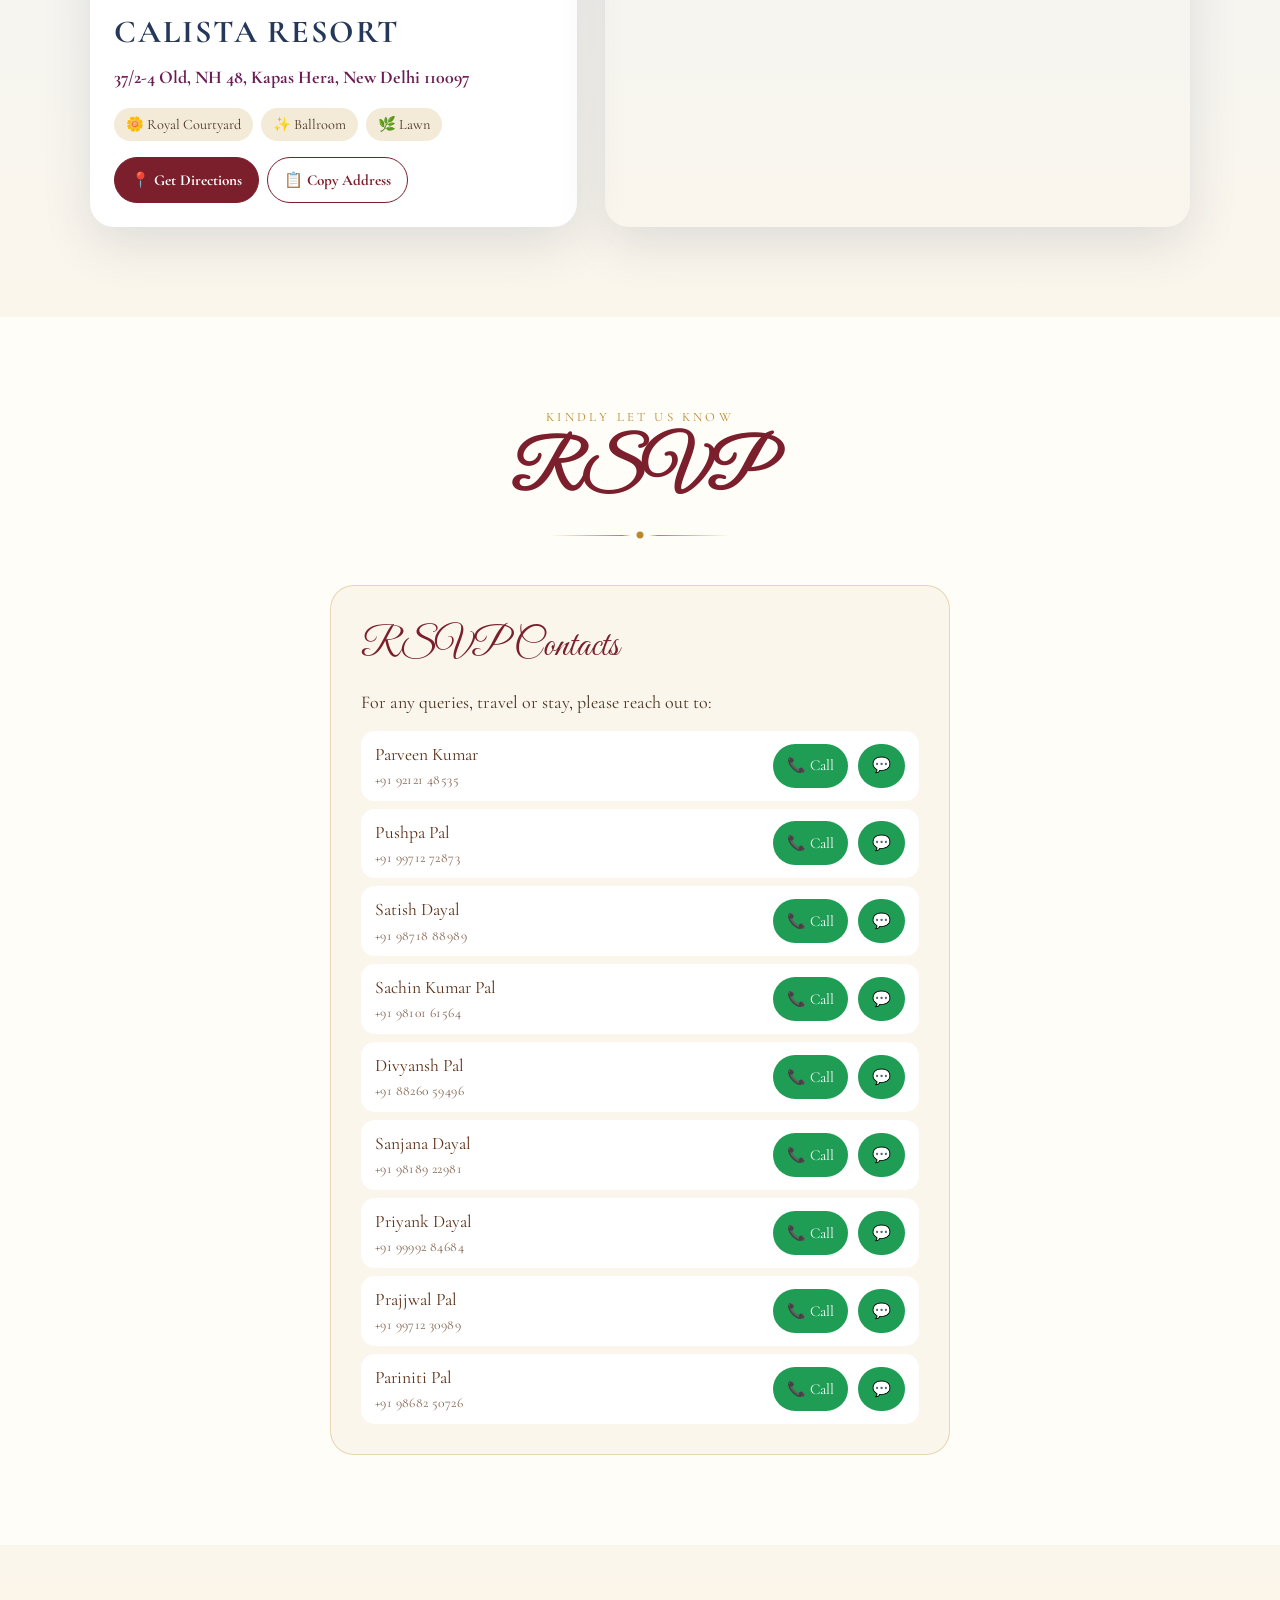
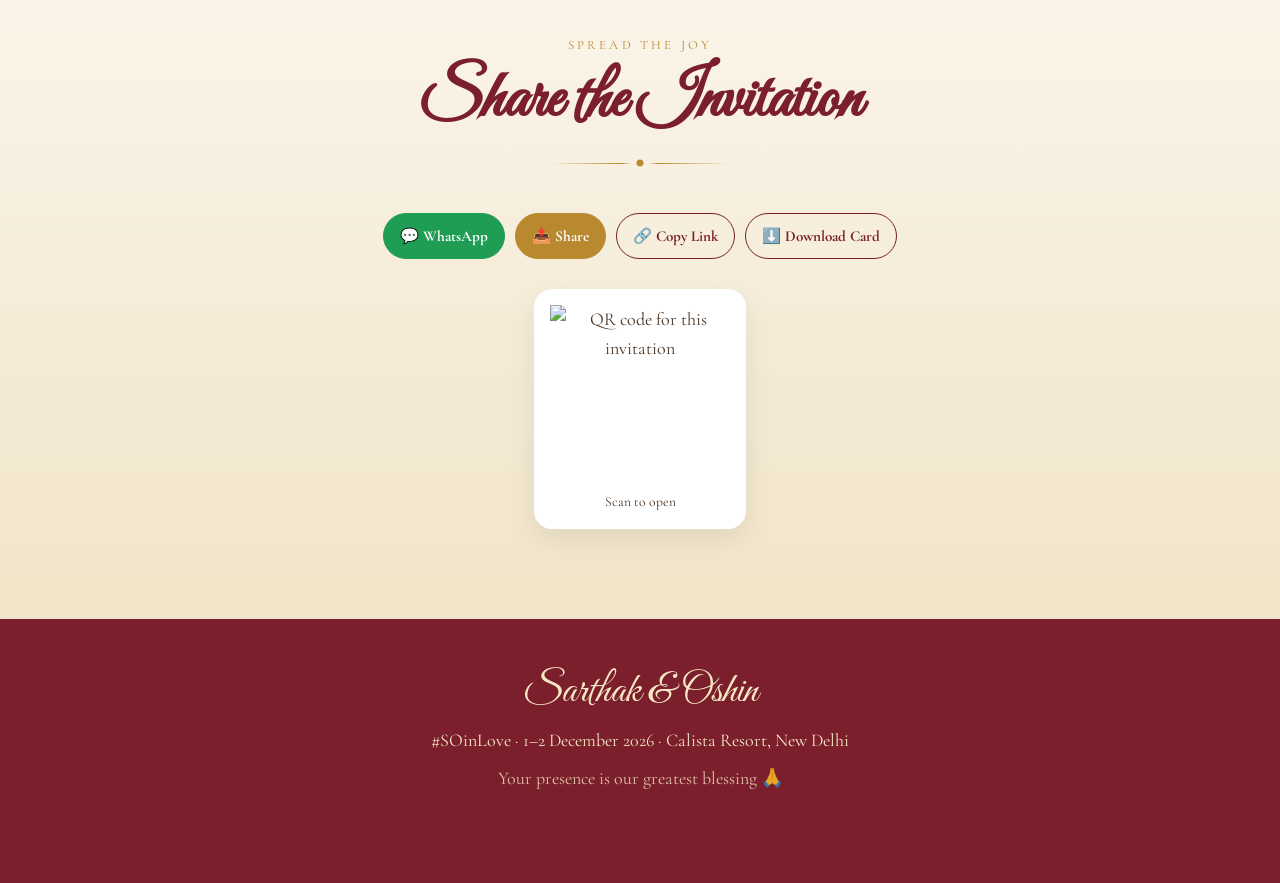
==== commit 93ba86b8: "Mobile fixes: tap targets, menu hint, toolbar-safe hero, FAB dodge, iOS save card; auto-pause music " ====
--- a/index.html
+++ b/index.html
@@ -161,7 +161,7 @@
       <button class="btn wa" id="share-wa">💬 WhatsApp</button>
       <button class="btn gold" id="share-native">📤 Share</button>
       <button class="btn ghost" id="share-copy">🔗 Copy Link</button>
-      <a class="btn ghost" href="images/page-1.jpg" download="Sarthak-Oshin-Invite.jpg">⬇️ Download Card</a>
+      <a class="btn ghost" id="download-card" href="images/page-1.jpg" download="Sarthak-Oshin-Invite.jpg">⬇️ Download Card</a>
     </div>
     <div class="qr reveal"><img id="qr" alt="QR code for this invitation"><p style="font-size:.85rem;margin-top:6px">Scan to open</p></div>
   </div>
--- a/style.css
+++ b/style.css
@@ -47,14 +47,14 @@
 
 /* ---------- Nav ---------- */
 nav{position:fixed;top:0;left:0;right:0;z-index:40;display:flex;justify-content:center;gap:4px;flex-wrap:wrap;padding:10px;
-  background:rgba(251,246,236,.85);backdrop-filter:blur(10px);border-bottom:1px solid rgba(184,137,47,.25);transform:translateY(-100%);transition:transform .4s}
+  background:rgba(251,246,236,.85);-webkit-backdrop-filter:blur(10px);backdrop-filter:blur(10px);border-bottom:1px solid rgba(184,137,47,.25);transform:translateY(-100%);transition:transform .4s}
 nav.show{transform:none}
 nav a{text-decoration:none;font-size:.85rem;letter-spacing:.12em;text-transform:uppercase;padding:6px 12px;border-radius:20px;color:var(--maroon)}
 nav a:hover,nav a.active{background:var(--maroon);color:#fff}
 @media(max-width:640px){nav{flex-wrap:nowrap;overflow-x:auto;justify-content:flex-start}nav a{white-space:nowrap;font-size:.75rem}}
 
 /* ---------- Hero ---------- */
-#home{min-height:100vh;padding:80px 20px 0;display:flex;flex-direction:column;align-items:center;text-align:center;
+#home{min-height:100vh;min-height:100svh;padding:80px 20px 0;display:flex;flex-direction:column;align-items:center;text-align:center;
   background:radial-gradient(ellipse at top,#fffdf6 0%,var(--cream) 60%,#f1e4c8 100%);overflow:hidden}
 .hero-ganesh{font-family:var(--deva);color:var(--maroon);font-size:1rem}
 .hero-ganesh .g{font-size:2.6rem;display:block;line-height:1}
@@ -213,3 +213,40 @@
 /* single RSVP contacts panel, centred */
 .rsvp-grid{grid-template-columns:1fr;max-width:620px;margin:0 auto}
 .hero-date sup{text-transform:lowercase;font-size:.6em;letter-spacing:.05em;vertical-align:super;line-height:0}
+
+/* ================= Mobile fixes ================= */
+/* 3 & 4. Comfortable tap targets (≈44px) */
+nav a{min-height:44px;display:inline-flex;align-items:center;padding:6px 14px}
+.btn{min-height:44px}
+.hosts .acts{gap:10px}
+.hosts a{min-height:44px;min-width:44px;display:inline-flex;align-items:center;justify-content:center;padding:6px 14px;border-radius:22px;font-size:.95rem}
+/* 4. Menu: fade at the edge shows it can be swiped */
+@media(max-width:640px){
+  nav{padding:4px 6px;scrollbar-width:none;-webkit-overflow-scrolling:touch;
+    -webkit-mask-image:linear-gradient(90deg,#000 85%,transparent);mask-image:linear-gradient(90deg,#000 85%,transparent)}
+  nav::-webkit-scrollbar{display:none}
+  nav.at-end{-webkit-mask-image:none;mask-image:none}
+  /* 10. Scroll hint overlapped the couple illustration */
+  .scroll-hint{display:none}
+}
+/* 5. Readable countdown labels on small phones */
+@media(max-width:420px){.cd span{font-size:11px;letter-spacing:.06em}}
+/* 1. Floating buttons step aside when they'd cover a button/link */
+.fab{transition:opacity .25s,transform .25s}
+.fab.dodge{opacity:0!important;pointer-events:none!important;transform:scale(.6)}
+/* 6. No "stuck" hover effects on touch screens */
+@media(hover:none){
+  nav a:hover:not(.active){background:transparent;color:var(--maroon)}
+  .day-tab:hover:not(.active){background:transparent;color:var(--maroon)}
+  .btn:hover{transform:none;box-shadow:none}
+  .ev:hover{box-shadow:0 18px 50px rgba(74,52,35,.12)}
+  .track figure:hover{transform:none}
+}
+/* Respect iPhone home-indicator area */
+#top-btn{bottom:calc(20px + env(safe-area-inset-bottom))}
+#music-btn{bottom:calc(84px + env(safe-area-inset-bottom))}
+
+/* RSVP contacts: keep names/numbers tidy on small phones */
+.hosts .ph{white-space:nowrap}
+@media(max-width:640px){#rsvp .panel{padding:22px 16px}.hosts li{padding:10px 12px}}
+@media(max-width:380px){.hosts .lbl{display:none}.hosts a{padding:6px 10px}}
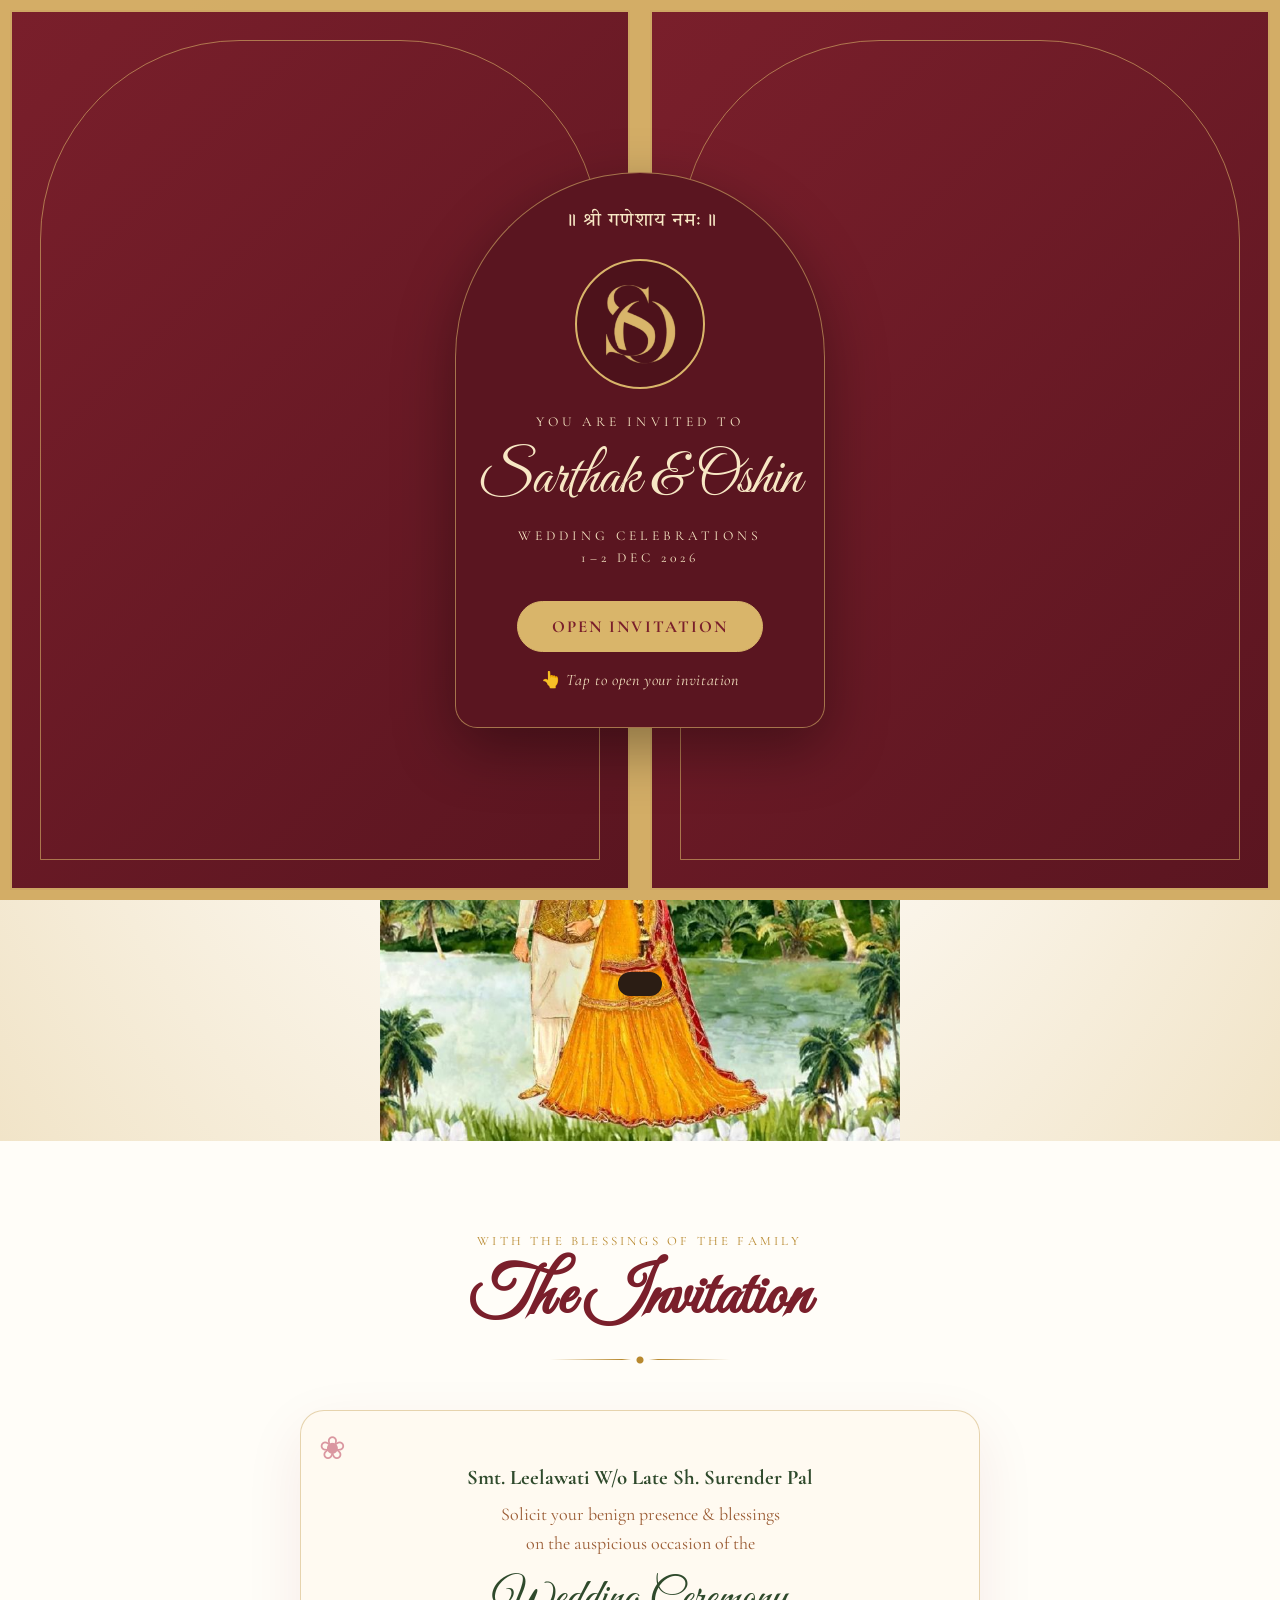
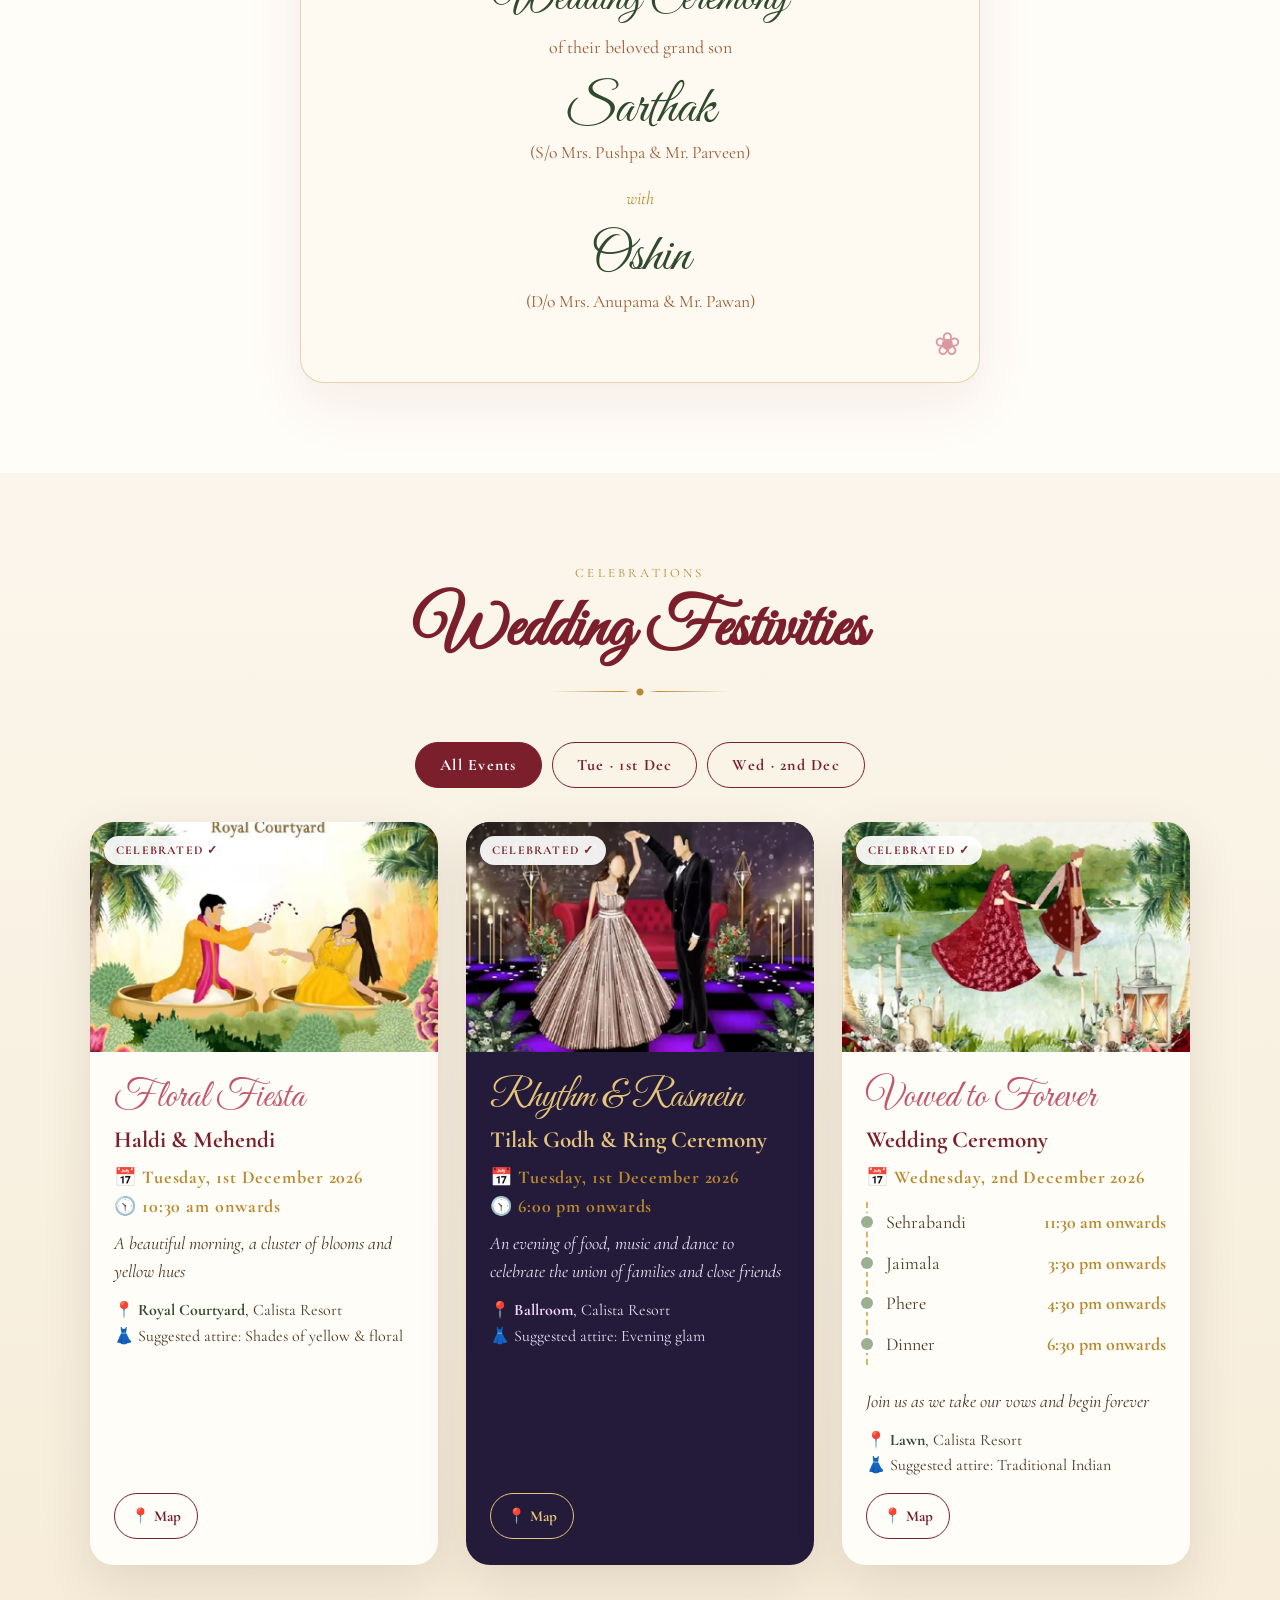
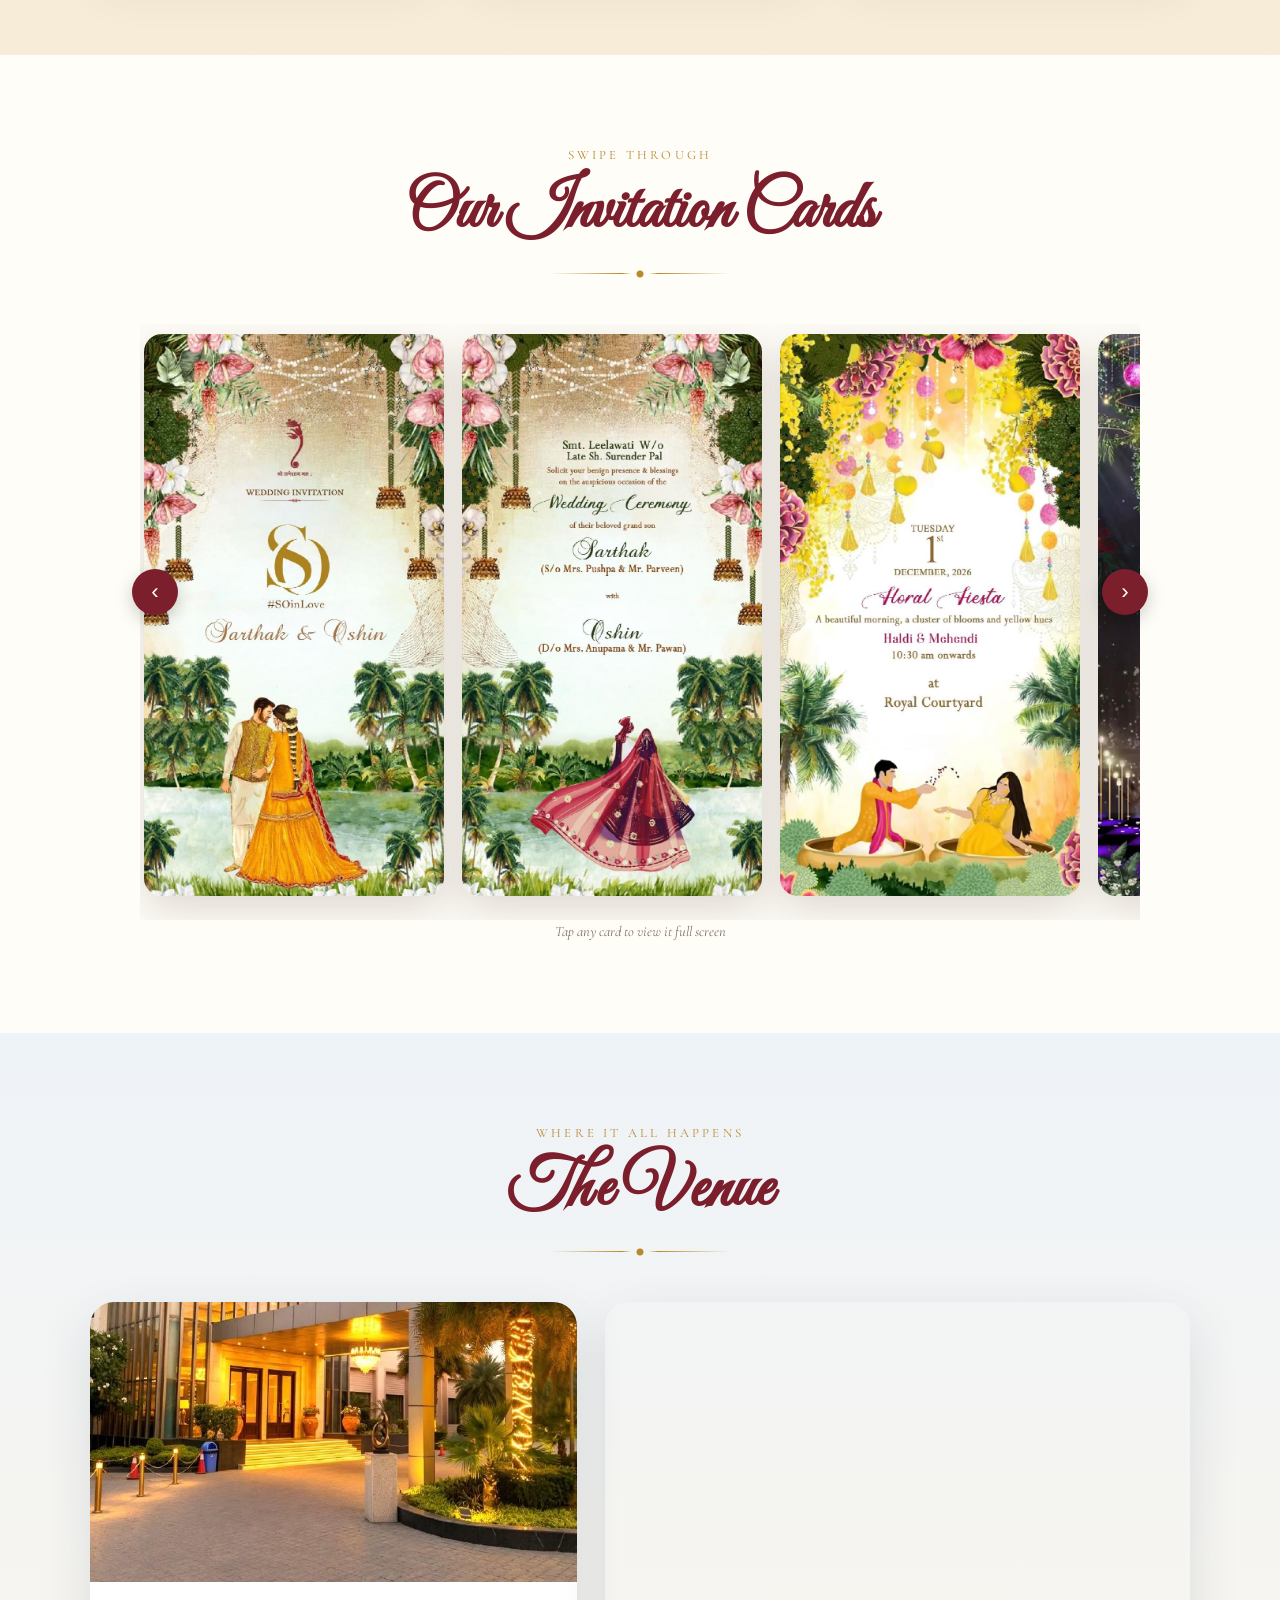
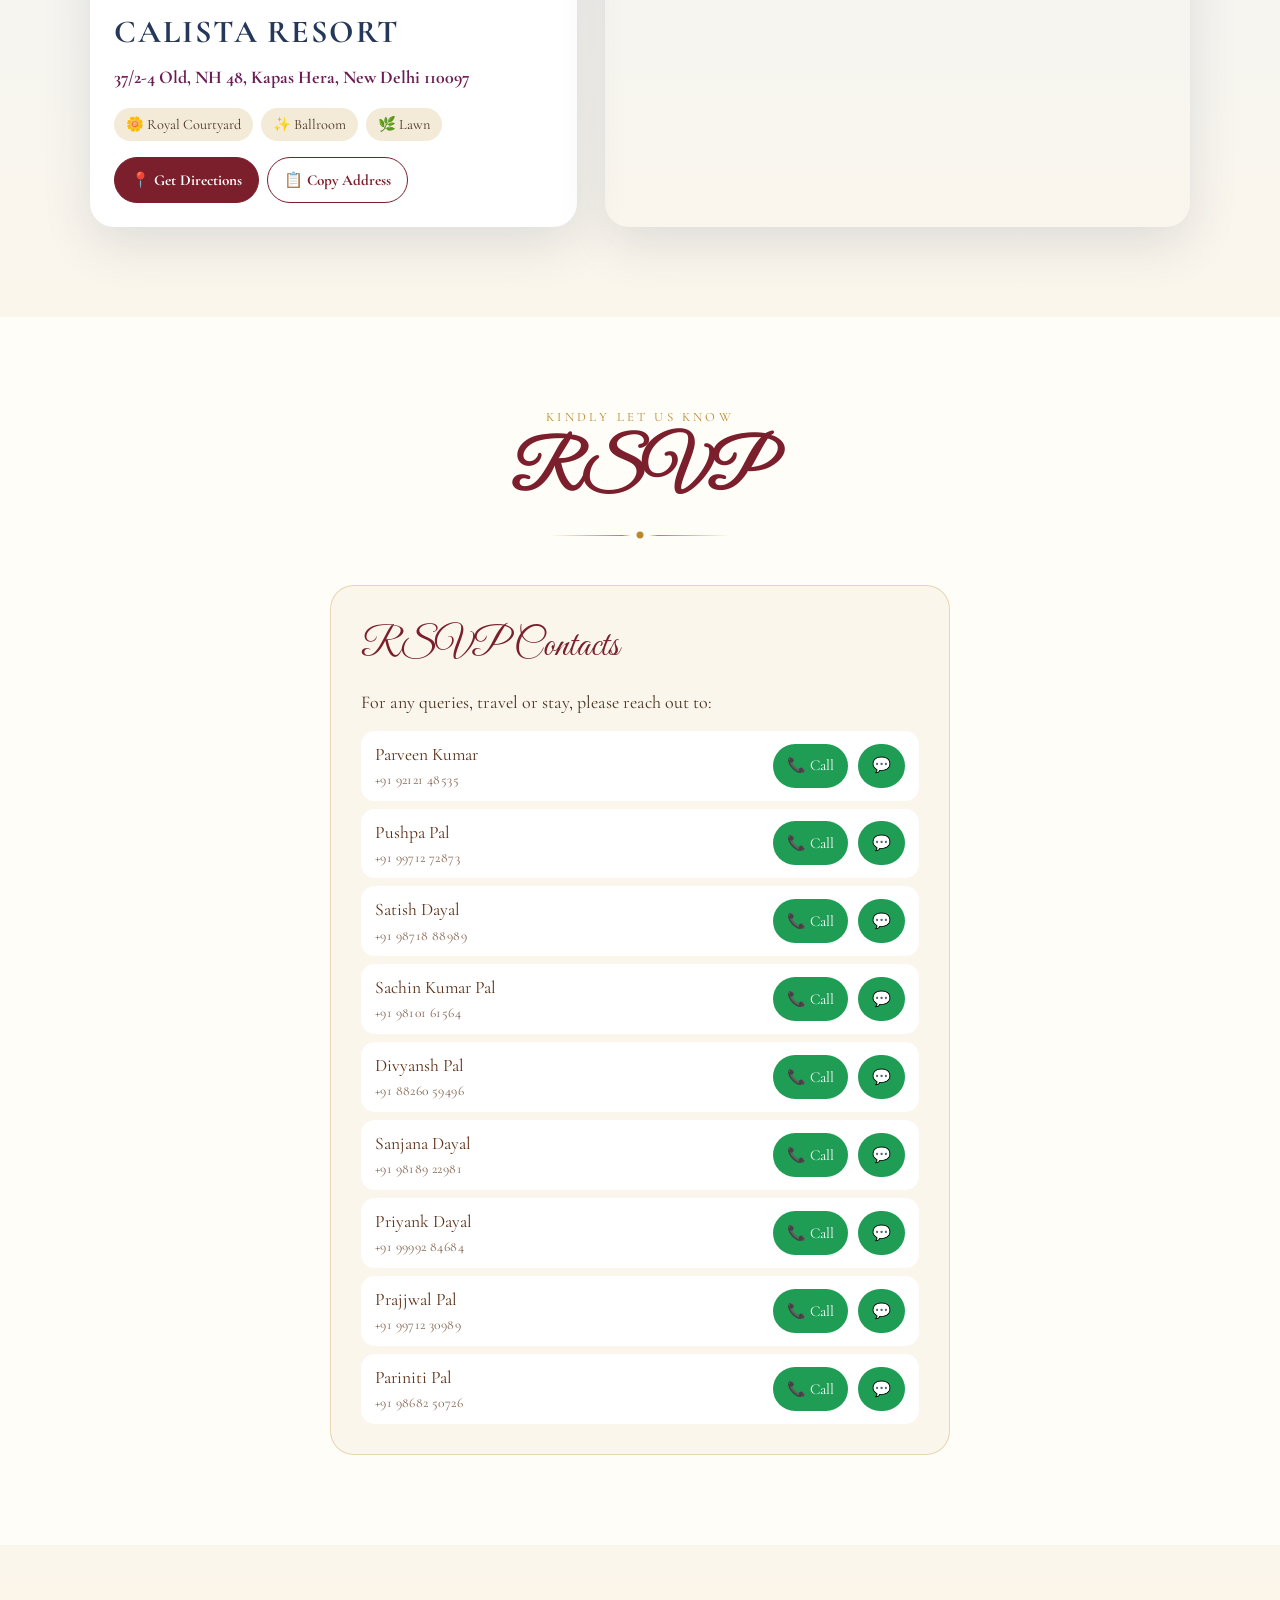
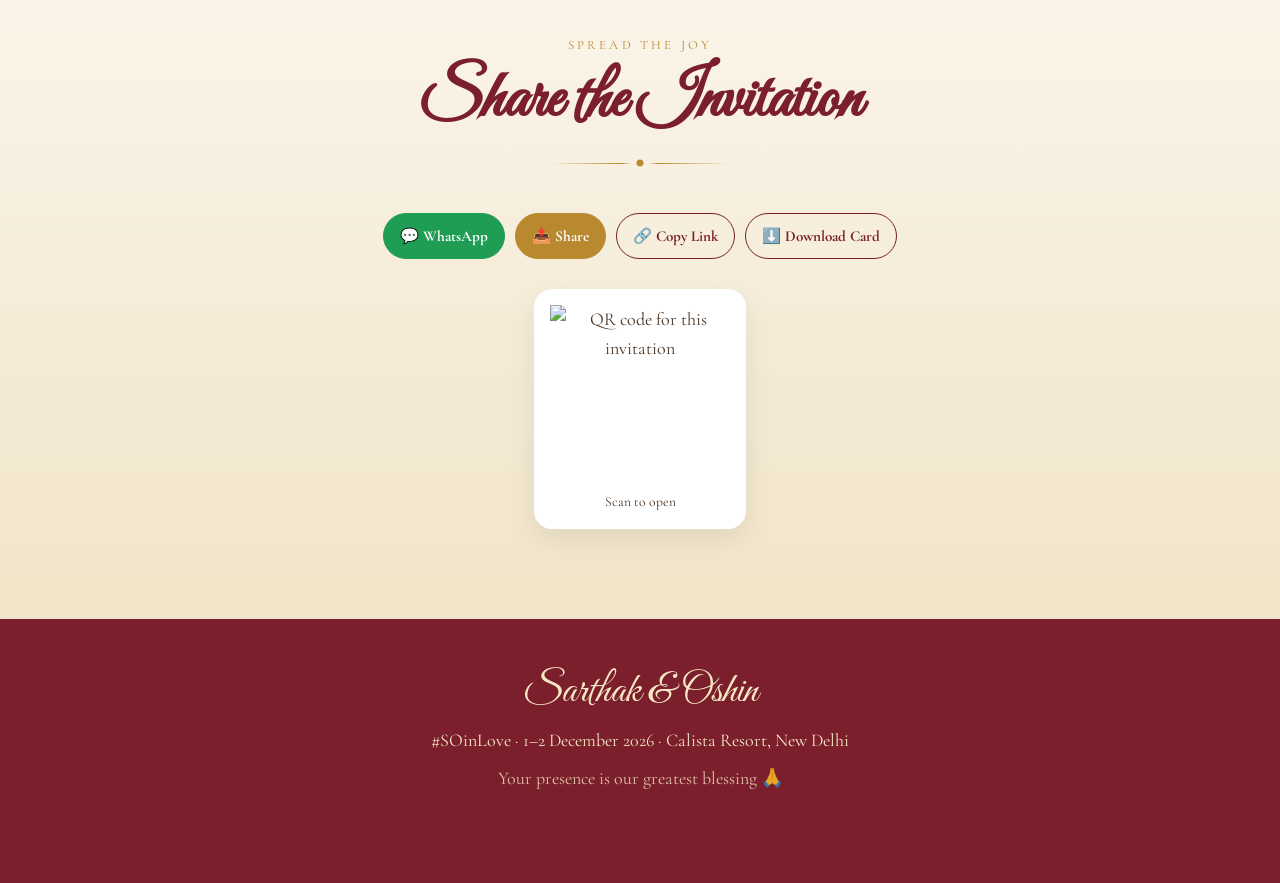
==== commit 1bcbb2d6: "Add tap-to-open hint and scroll-down cue" ====
--- a/index.html
+++ b/index.html
@@ -34,6 +34,7 @@
     <p style="letter-spacing:.3em;font-size:.85rem">1–2 DEC 2026</p>
     <p id="guest-greet" style="font-style:italic;margin-top:6px"></p>
     <button class="gate-btn" id="open-btn">Open Invitation</button>
+    <p class="gate-hint" aria-hidden="true"><span class="finger">👆</span> Tap to open your invitation</p>
   </div>
 </div>
 
@@ -175,6 +176,7 @@
 
 <audio id="music" loop preload="none" src="music.mp3"></audio>
 <button class="fab" id="music-btn" aria-label="Play music" hidden>🎵</button>
+<button id="scroll-cue" aria-label="Scroll down for more details">Scroll down for details<span class="chev" aria-hidden="true"></span></button>
 <button class="fab" id="top-btn" aria-label="Back to top">↑</button>
 <div id="toast"></div>
 
--- a/style.css
+++ b/style.css
@@ -250,3 +250,16 @@
 .hosts .ph{white-space:nowrap}
 @media(max-width:640px){#rsvp .panel{padding:22px 16px}.hosts li{padding:10px 12px}}
 @media(max-width:380px){.hosts .lbl{display:none}.hosts a{padding:6px 10px}}
+
+/* ---------- Guidance: tap-to-open + scroll-down cues ---------- */
+.gate-hint{margin-top:16px;font-size:1rem;font-style:italic;letter-spacing:.04em;color:#f7e7c4;opacity:.95}
+.gate-hint .finger{display:inline-block;font-style:normal;animation:tap 1.4s ease-in-out infinite}
+@keyframes tap{0%,100%{transform:translateY(0)}50%{transform:translateY(-7px)}}
+.scroll-hint{display:none!important}
+#scroll-cue{position:fixed;left:50%;bottom:calc(22px + env(safe-area-inset-bottom));z-index:46;transform:translate(-50%,30px);opacity:0;pointer-events:none;
+  display:flex;flex-direction:column;align-items:center;gap:2px;padding:10px 20px 8px;min-height:44px;border:1px solid rgba(217,181,106,.7);border-radius:30px;
+  background:rgba(122,31,43,.92);color:#f7e7c4;font-family:var(--serif);font-size:.95rem;font-weight:700;letter-spacing:.08em;cursor:pointer;
+  box-shadow:0 10px 30px rgba(0,0,0,.25);transition:opacity .5s,transform .5s;white-space:nowrap}
+#scroll-cue.show{opacity:1;transform:translate(-50%,0);pointer-events:auto}
+#scroll-cue .chev{width:12px;height:12px;border-right:2px solid currentColor;border-bottom:2px solid currentColor;transform:rotate(45deg);animation:chev 1.4s ease-in-out infinite}
+@keyframes chev{0%,100%{transform:translateY(-3px) rotate(45deg);opacity:.6}50%{transform:translateY(3px) rotate(45deg);opacity:1}}
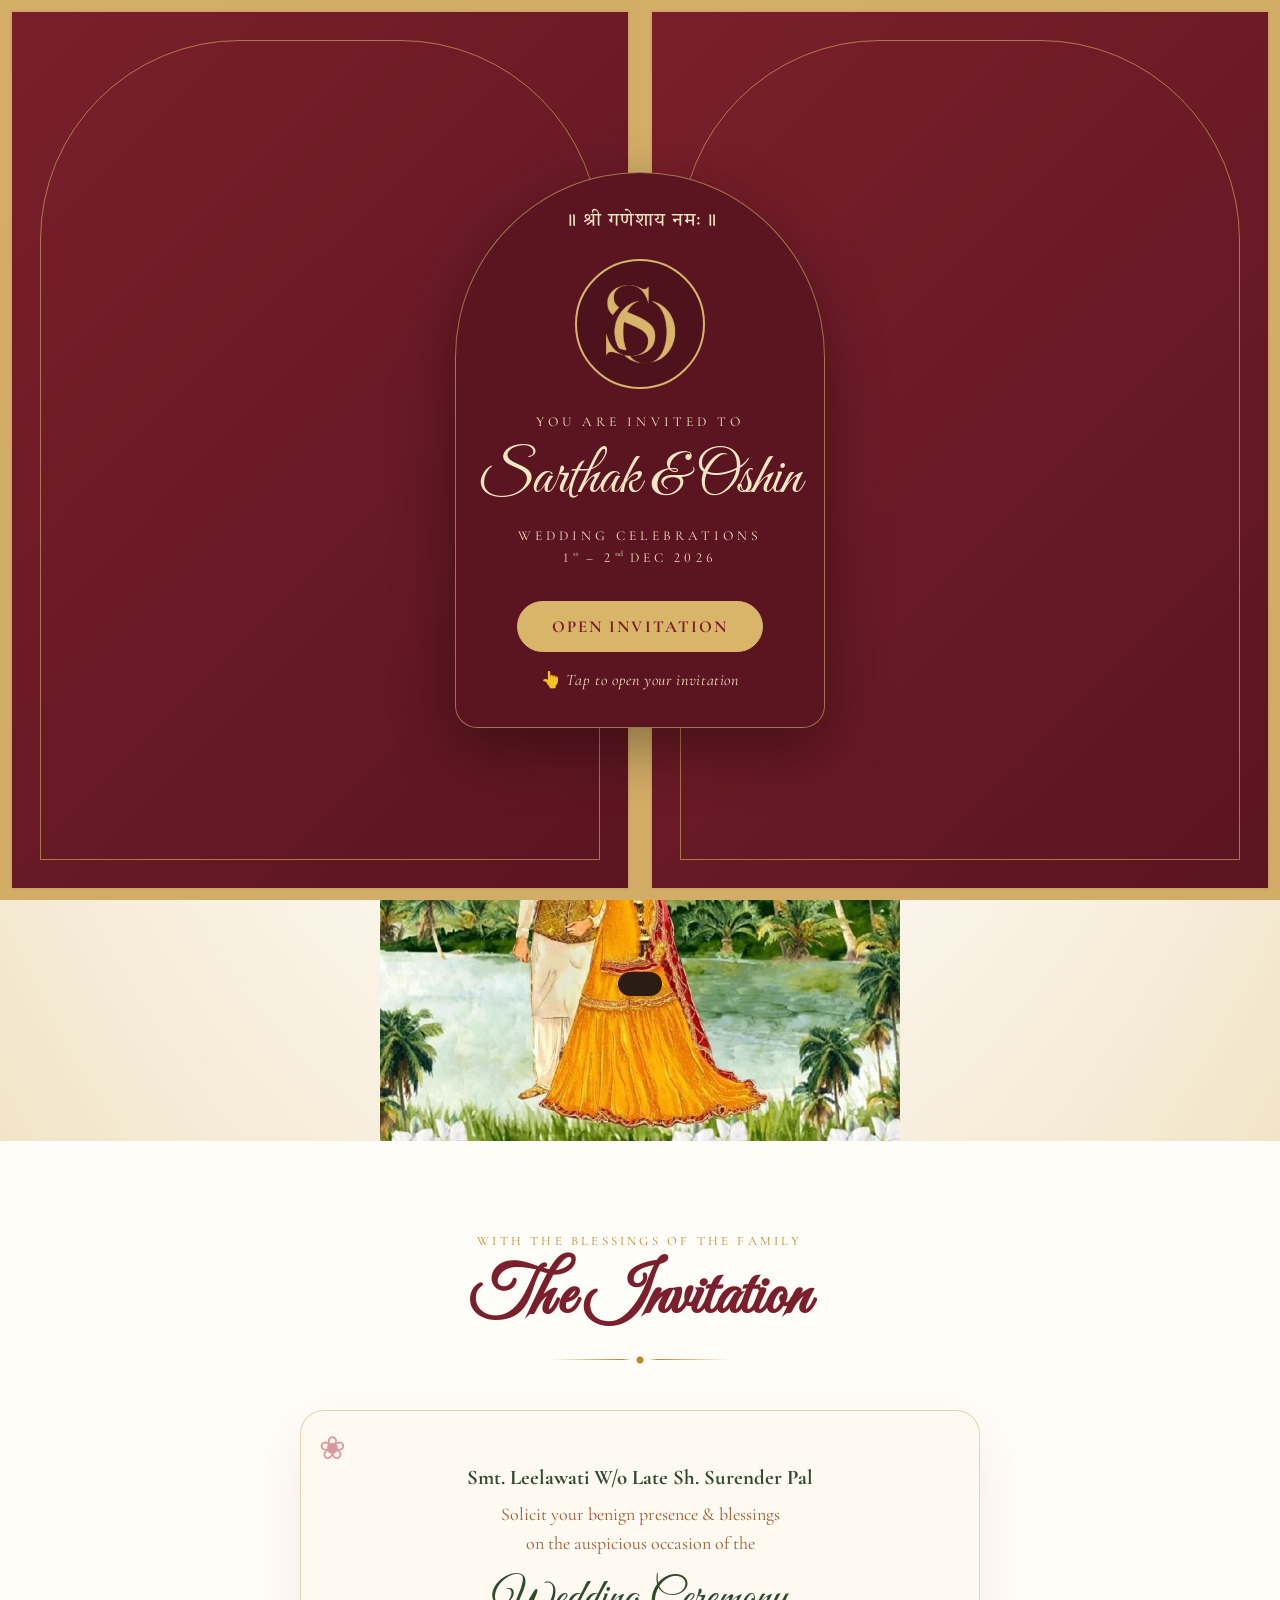
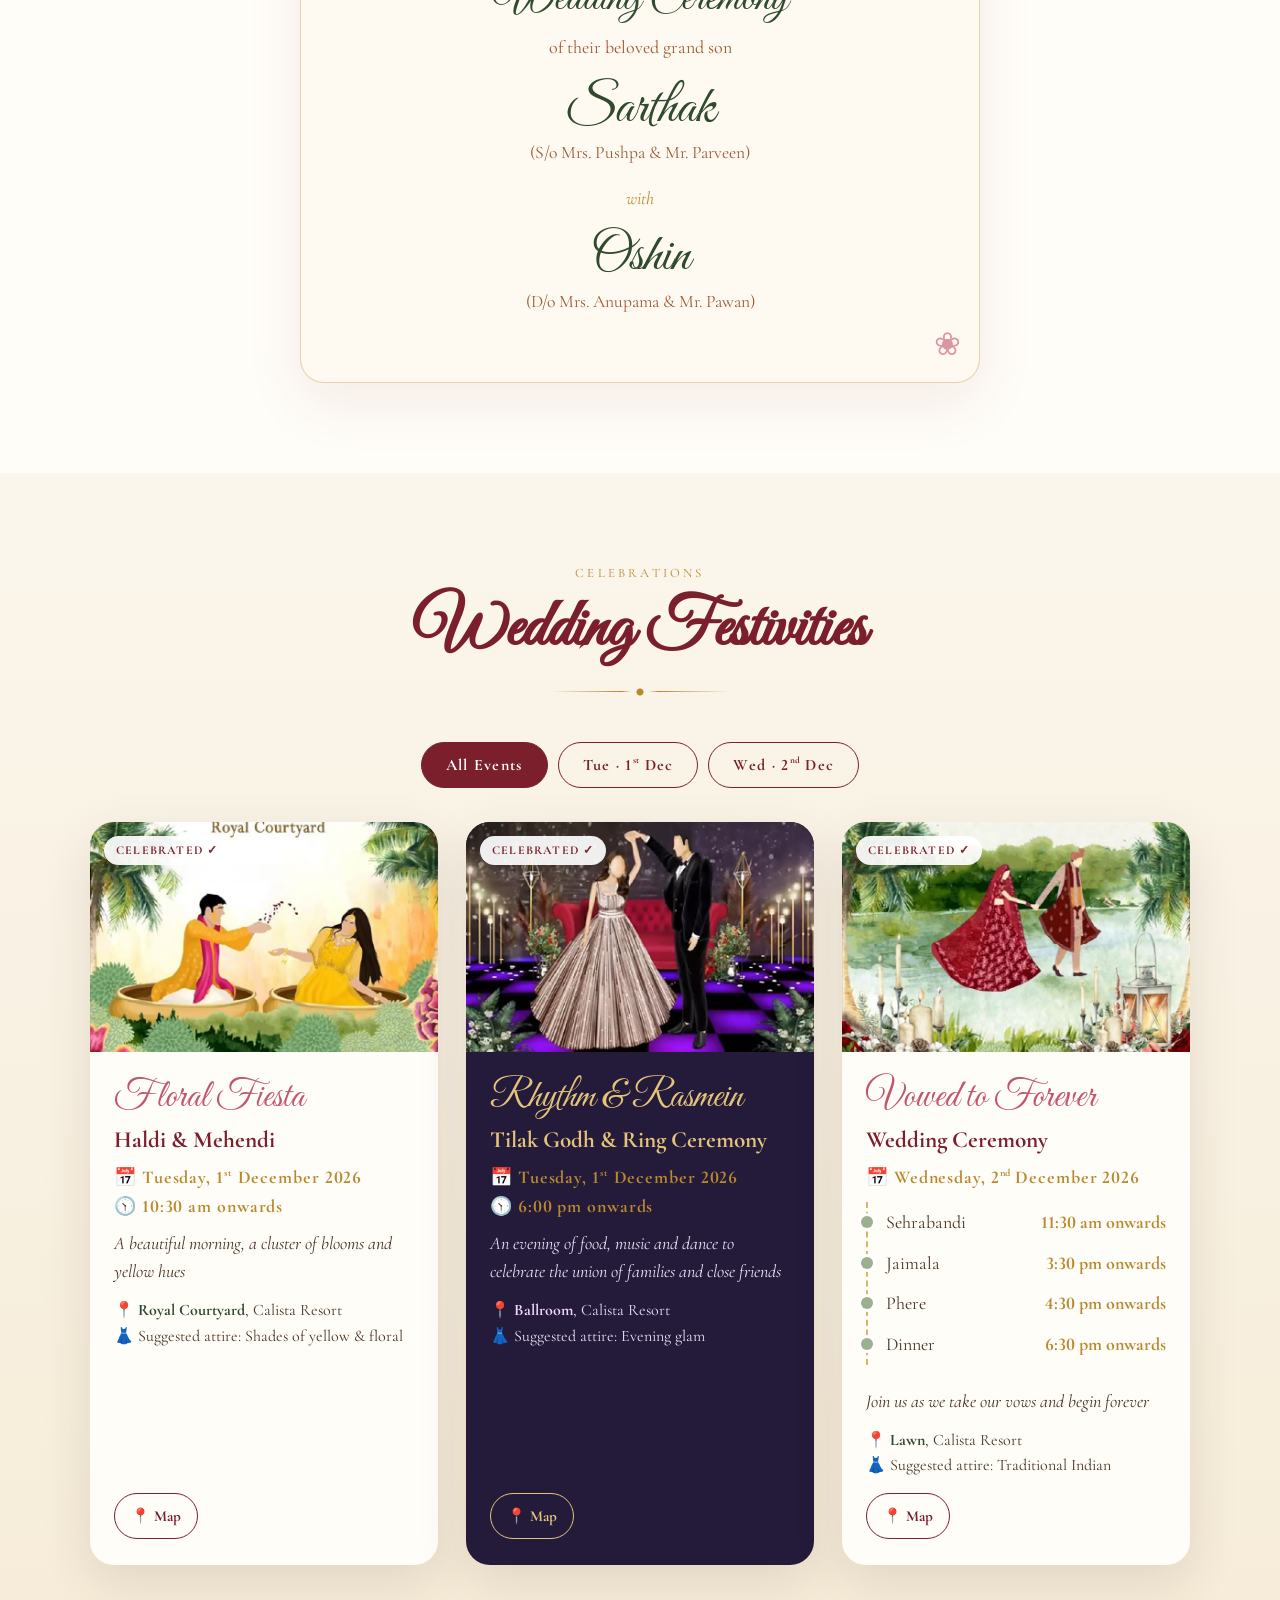
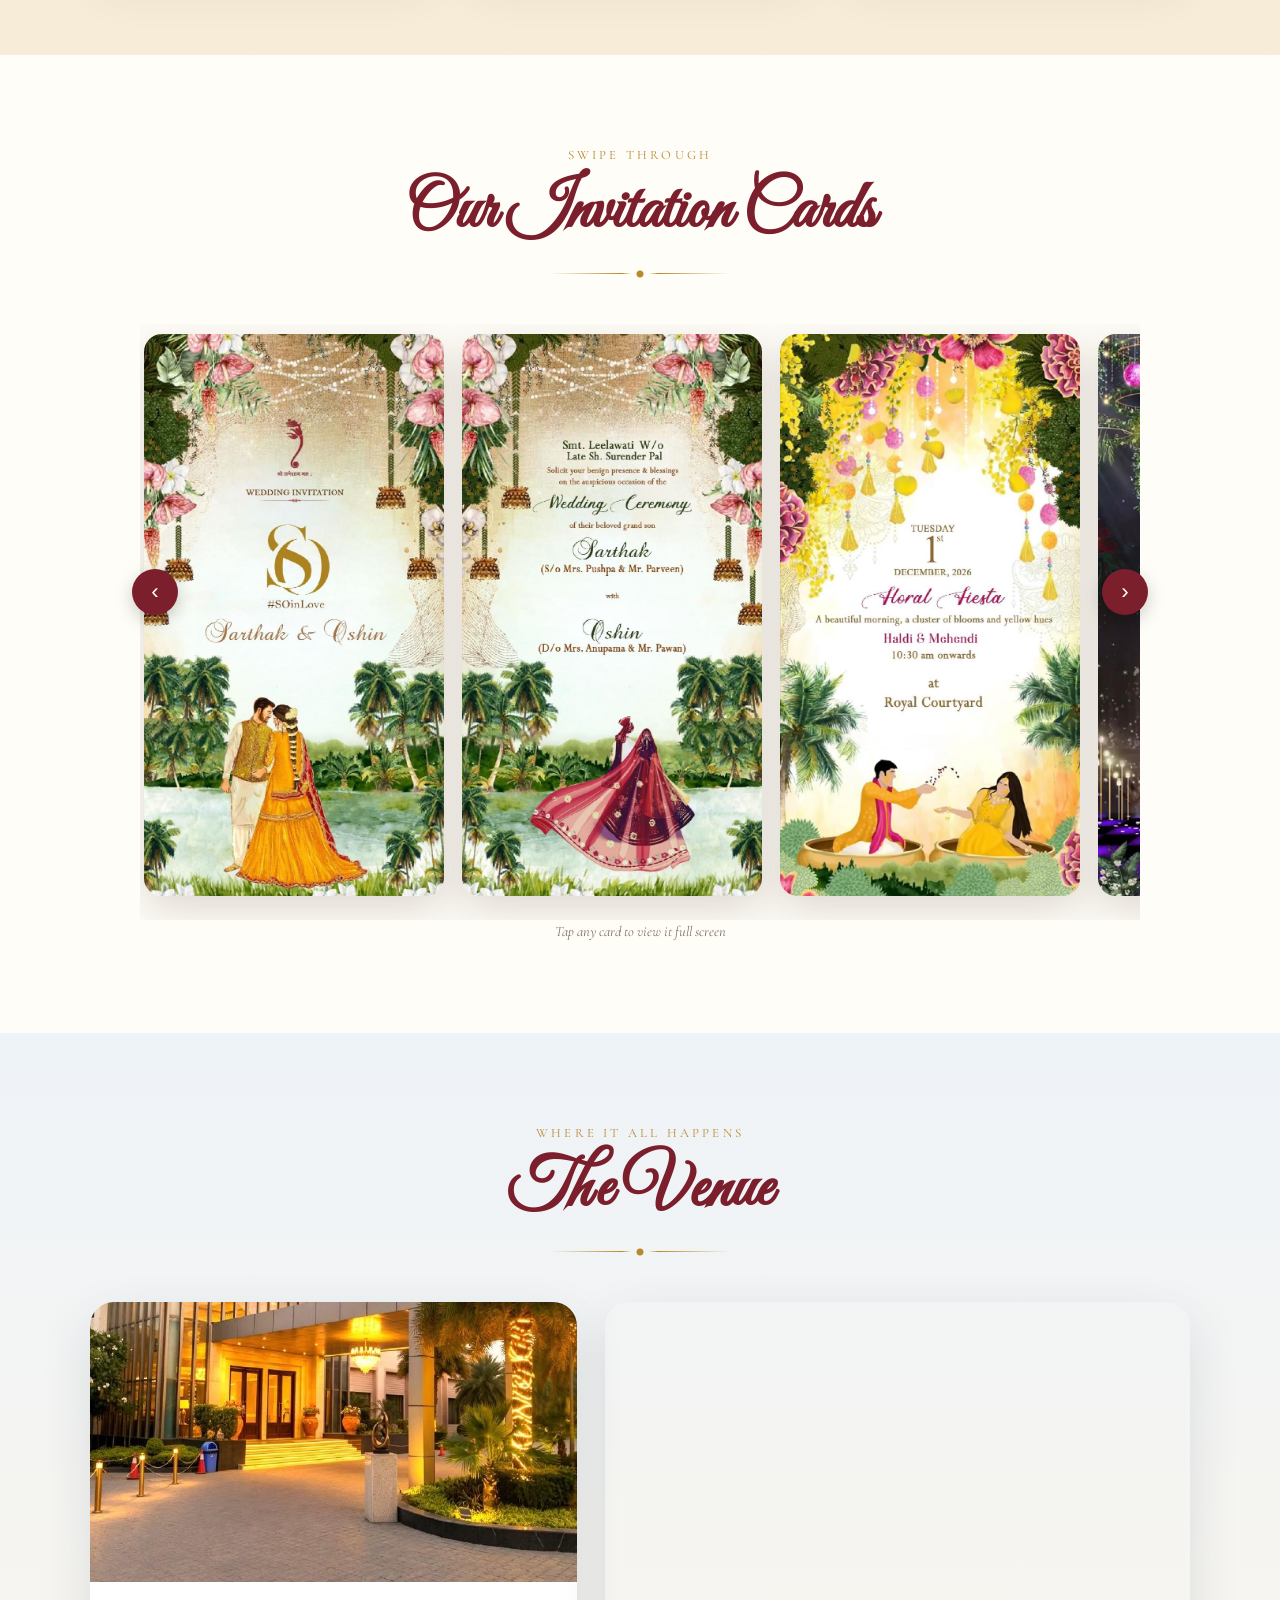
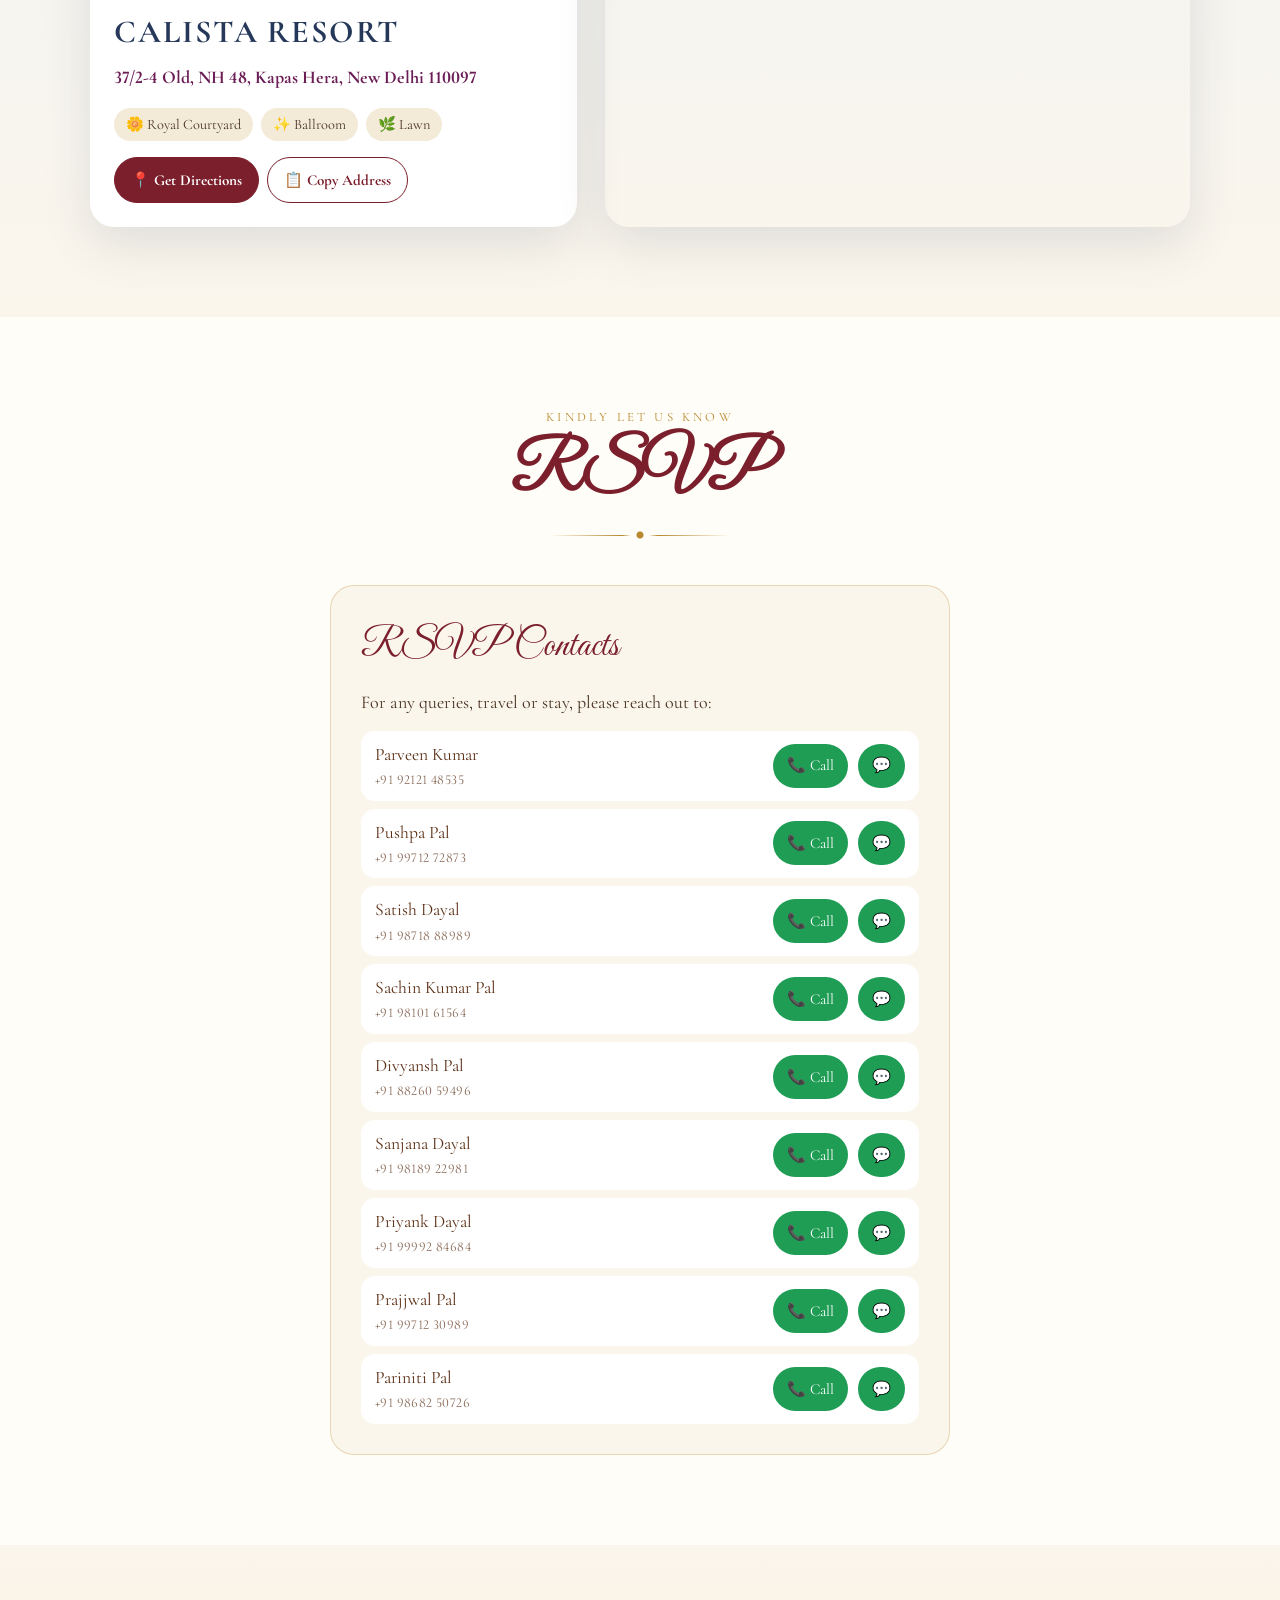
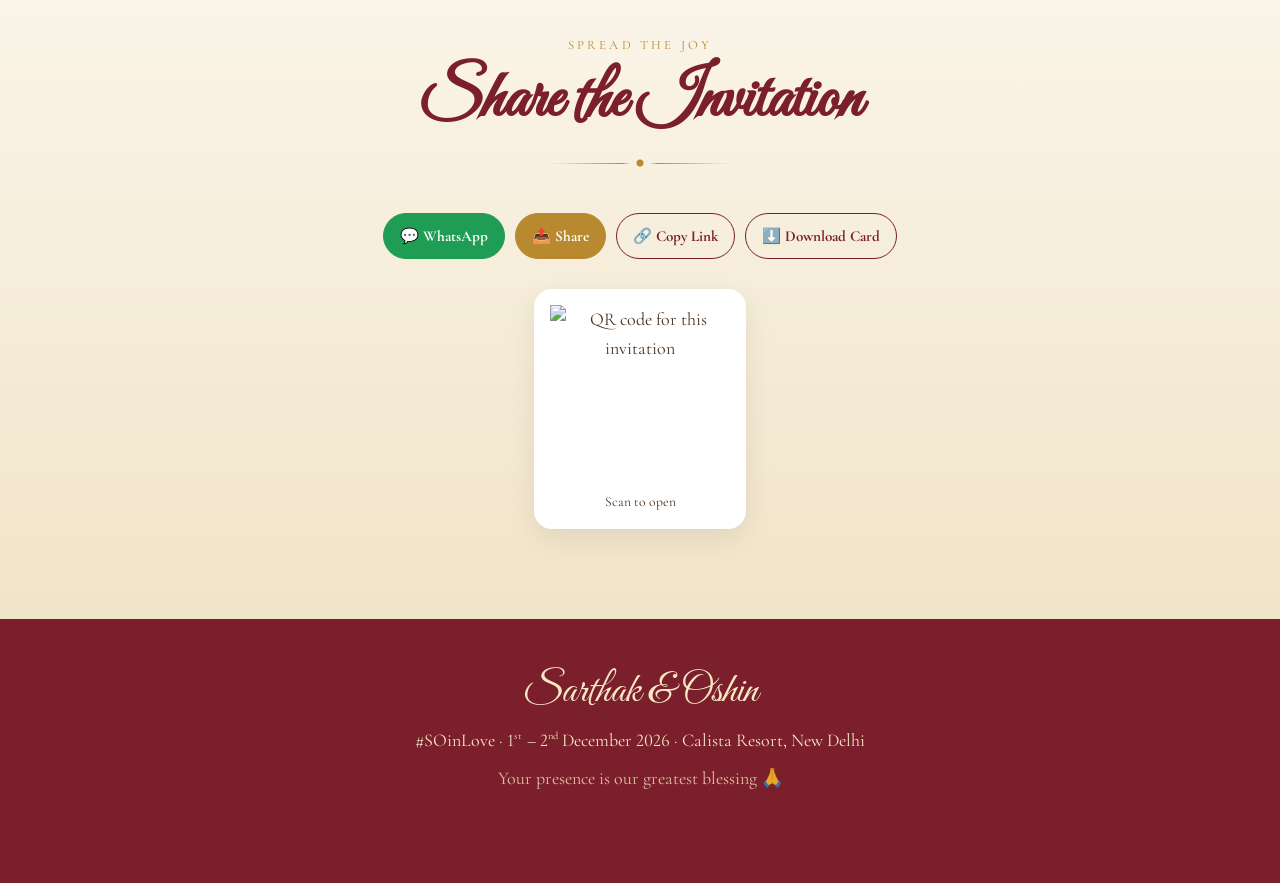
==== commit 99783703: "Readable dates: lining numerals and small superscript ordinals in both invites" ====
--- a/index.html
+++ b/index.html
@@ -16,7 +16,7 @@
 <link rel="preconnect" href="https://fonts.googleapis.com">
 <link rel="preconnect" href="https://fonts.gstatic.com" crossorigin>
 <link href="https://fonts.googleapis.com/css2?family=Cormorant+Garamond:ital,wght@0,400;0,600;0,700;1,400&family=Great+Vibes&family=Tiro+Devanagari+Hindi&display=swap" rel="stylesheet">
-<link rel="stylesheet" href="style.css">
+<link rel="stylesheet" href="style.css?v=202611012238">
 </head>
 <body class="locked">
 
@@ -31,7 +31,7 @@
     <p style="letter-spacing:.3em;font-size:.85rem">YOU ARE INVITED TO</p>
     <h1>Sarthak &amp; Oshin</h1>
     <p style="letter-spacing:.3em;font-size:.85rem">WEDDING CELEBRATIONS</p>
-    <p style="letter-spacing:.3em;font-size:.85rem">1–2 DEC 2026</p>
+    <p style="letter-spacing:.3em;font-size:.85rem">1<sup class="ord">st</sup> – 2<sup class="ord">nd</sup> DEC 2026</p>
     <p id="guest-greet" style="font-style:italic;margin-top:6px"></p>
     <button class="gate-btn" id="open-btn">Open Invitation</button>
     <p class="gate-hint" aria-hidden="true"><span class="finger">👆</span> Tap to open your invitation</p>
@@ -50,7 +50,7 @@
   <div class="mono-big reveal" role="img" aria-label="SO monogram"></div>
   <div class="hashtag reveal">#SOinLove</div>
   <div class="names reveal">Sarthak &amp; Oshin</div>
-  <div class="hero-date reveal">1<sup>st</sup> – 2<sup>nd</sup> December 2026</div>
+  <div class="hero-date reveal">1<sup class="ord">st</sup> – 2<sup class="ord">nd</sup> December 2026</div>
   <div class="hero-venue reveal">Calista Resort · New Delhi</div>
   <div class="countdown reveal" id="countdown"></div>
   <div class="hero-art" role="img" aria-label="Illustration of Sarthak and Oshin"></div>
@@ -83,8 +83,8 @@
     <div class="divider"></div>
     <div class="day-tabs reveal">
       <button class="day-tab active" data-day="all">All Events</button>
-      <button class="day-tab" data-day="1">Tue · 1st Dec</button>
-      <button class="day-tab" data-day="2">Wed · 2nd Dec</button>
+      <button class="day-tab" data-day="1">Tue · 1<sup class="ord">st</sup> Dec</button>
+      <button class="day-tab" data-day="2">Wed · 2<sup class="ord">nd</sup> Dec</button>
     </div>
     <div class="events-grid" id="events-grid"></div>
   </div>
@@ -170,7 +170,7 @@
 
 <footer>
   <div class="script">Sarthak &amp; Oshin</div>
-  <p>#SOinLove · 1–2 December 2026 · Calista Resort, New Delhi</p>
+  <p>#SOinLove · 1<sup class="ord">st</sup> – 2<sup class="ord">nd</sup> December 2026 · Calista Resort, New Delhi</p>
   <p style="margin-top:10px;opacity:.8">Your presence is our greatest blessing 🙏</p>
 </footer>
 
@@ -180,6 +180,6 @@
 <button class="fab" id="top-btn" aria-label="Back to top">↑</button>
 <div id="toast"></div>
 
-<script src="app.js"></script>
+<script src="app.js?v=202611012238"></script>
 </body>
 </html>
--- a/style.css
+++ b/style.css
@@ -69,7 +69,7 @@
 .hero-venue{font-size:1rem;color:var(--ink)}
 .countdown{display:flex;gap:12px;justify-content:center;margin:26px 0;flex-wrap:wrap}
 .cd{min-width:78px;padding:12px 8px;border-radius:14px;background:var(--ivory);border:1px solid rgba(184,137,47,.35);box-shadow:0 6px 20px rgba(122,31,43,.08)}
-.cd b{display:block;font-size:2rem;color:var(--maroon);line-height:1.1;font-variant-numeric:tabular-nums}
+.cd b{display:block;font-size:2rem;color:var(--maroon);line-height:1.1;font-variant-numeric:lining-nums tabular-nums}
 .cd span{font-size:.7rem;letter-spacing:.2em;text-transform:uppercase;color:var(--gold)}
 .cd-msg{font-family:var(--script);font-size:2.2rem;color:var(--maroon)}
 .hero-art{width:min(520px,100%);margin-top:auto;aspect-ratio:760/640;background:url(images/page-1.jpg) center bottom/cover no-repeat;
@@ -263,3 +263,7 @@
 #scroll-cue.show{opacity:1;transform:translate(-50%,0);pointer-events:auto}
 #scroll-cue .chev{width:12px;height:12px;border-right:2px solid currentColor;border-bottom:2px solid currentColor;transform:rotate(45deg);animation:chev 1.4s ease-in-out infinite}
 @keyframes chev{0%,100%{transform:translateY(-3px) rotate(45deg);opacity:.6}50%{transform:translateY(3px) rotate(45deg);opacity:1}}
+
+/* Dates: show "1" as a real one (not like "I") and small, raised st/nd */
+body,button,input,select,textarea{font-variant-numeric:lining-nums;font-feature-settings:"lnum" 1}
+sup.ord{font-size:.58em;line-height:0;vertical-align:super;text-transform:lowercase;letter-spacing:.02em;margin-left:.04em;font-weight:inherit}
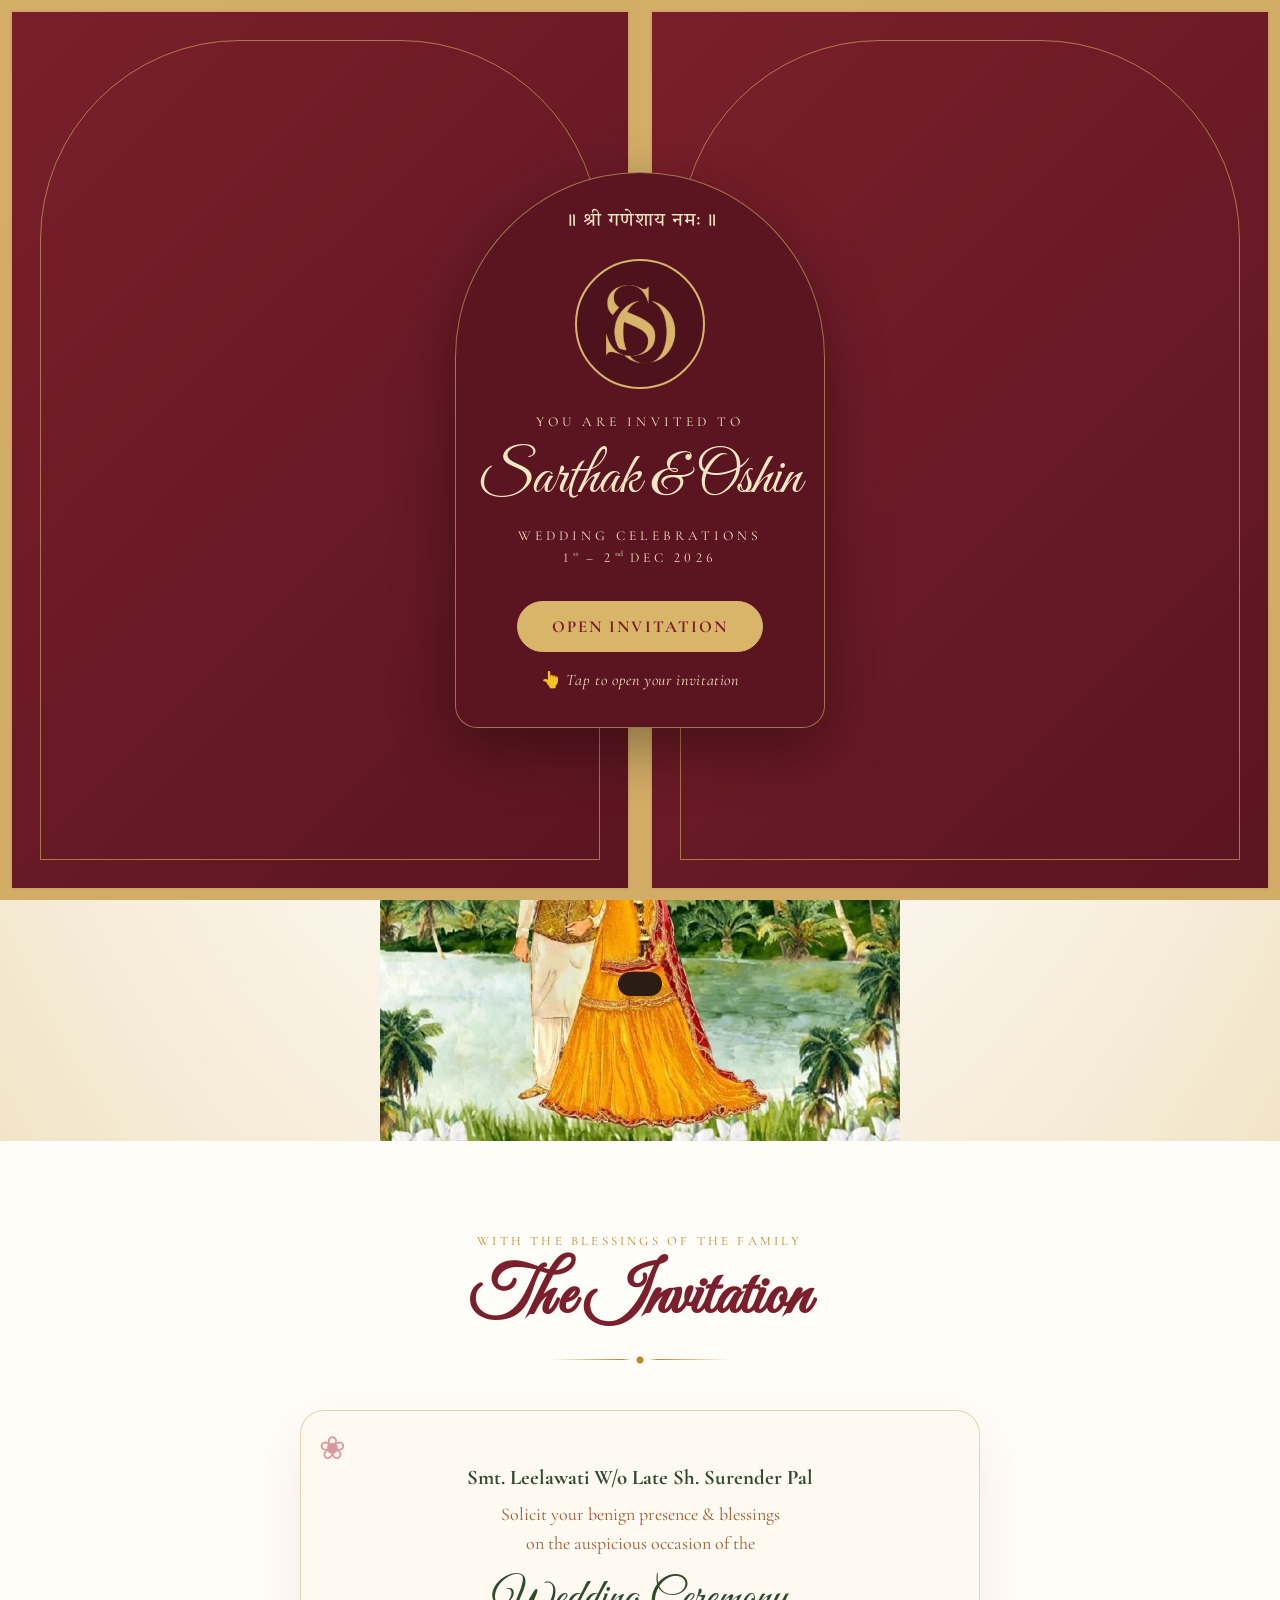
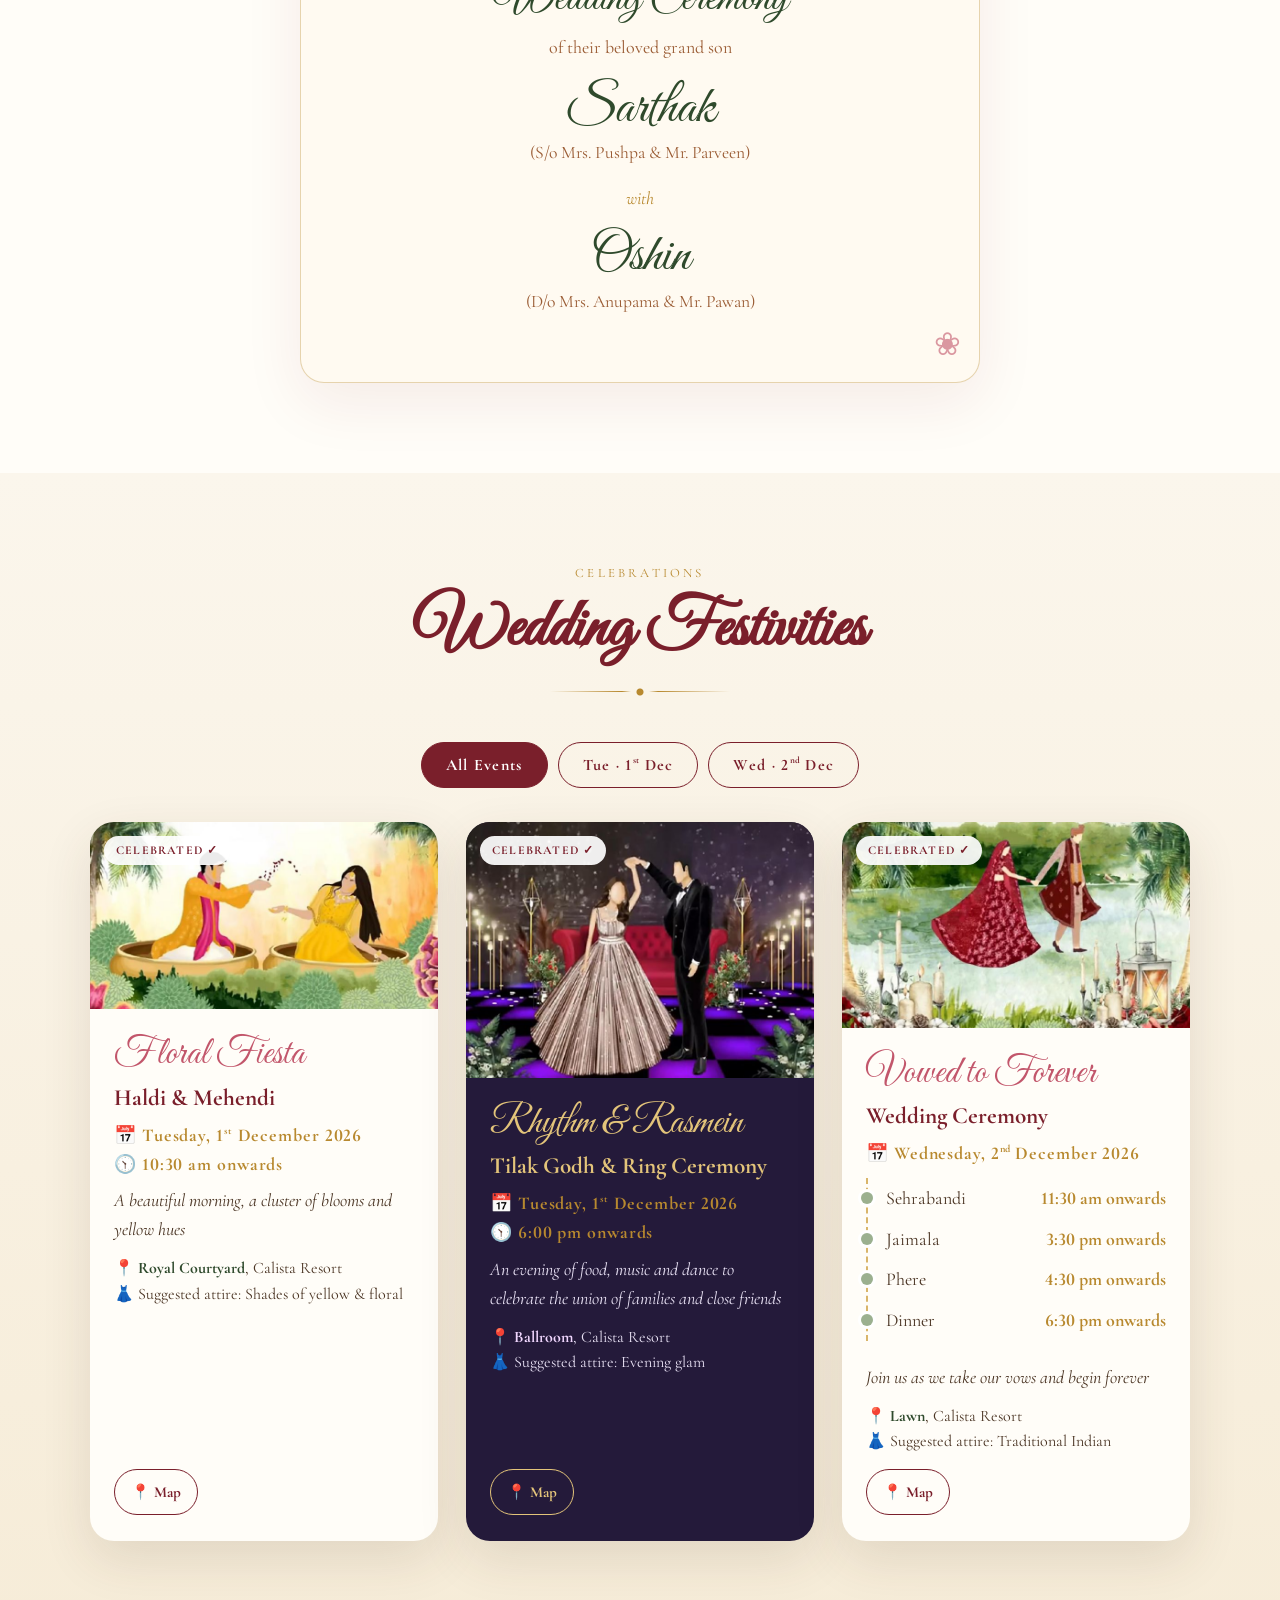
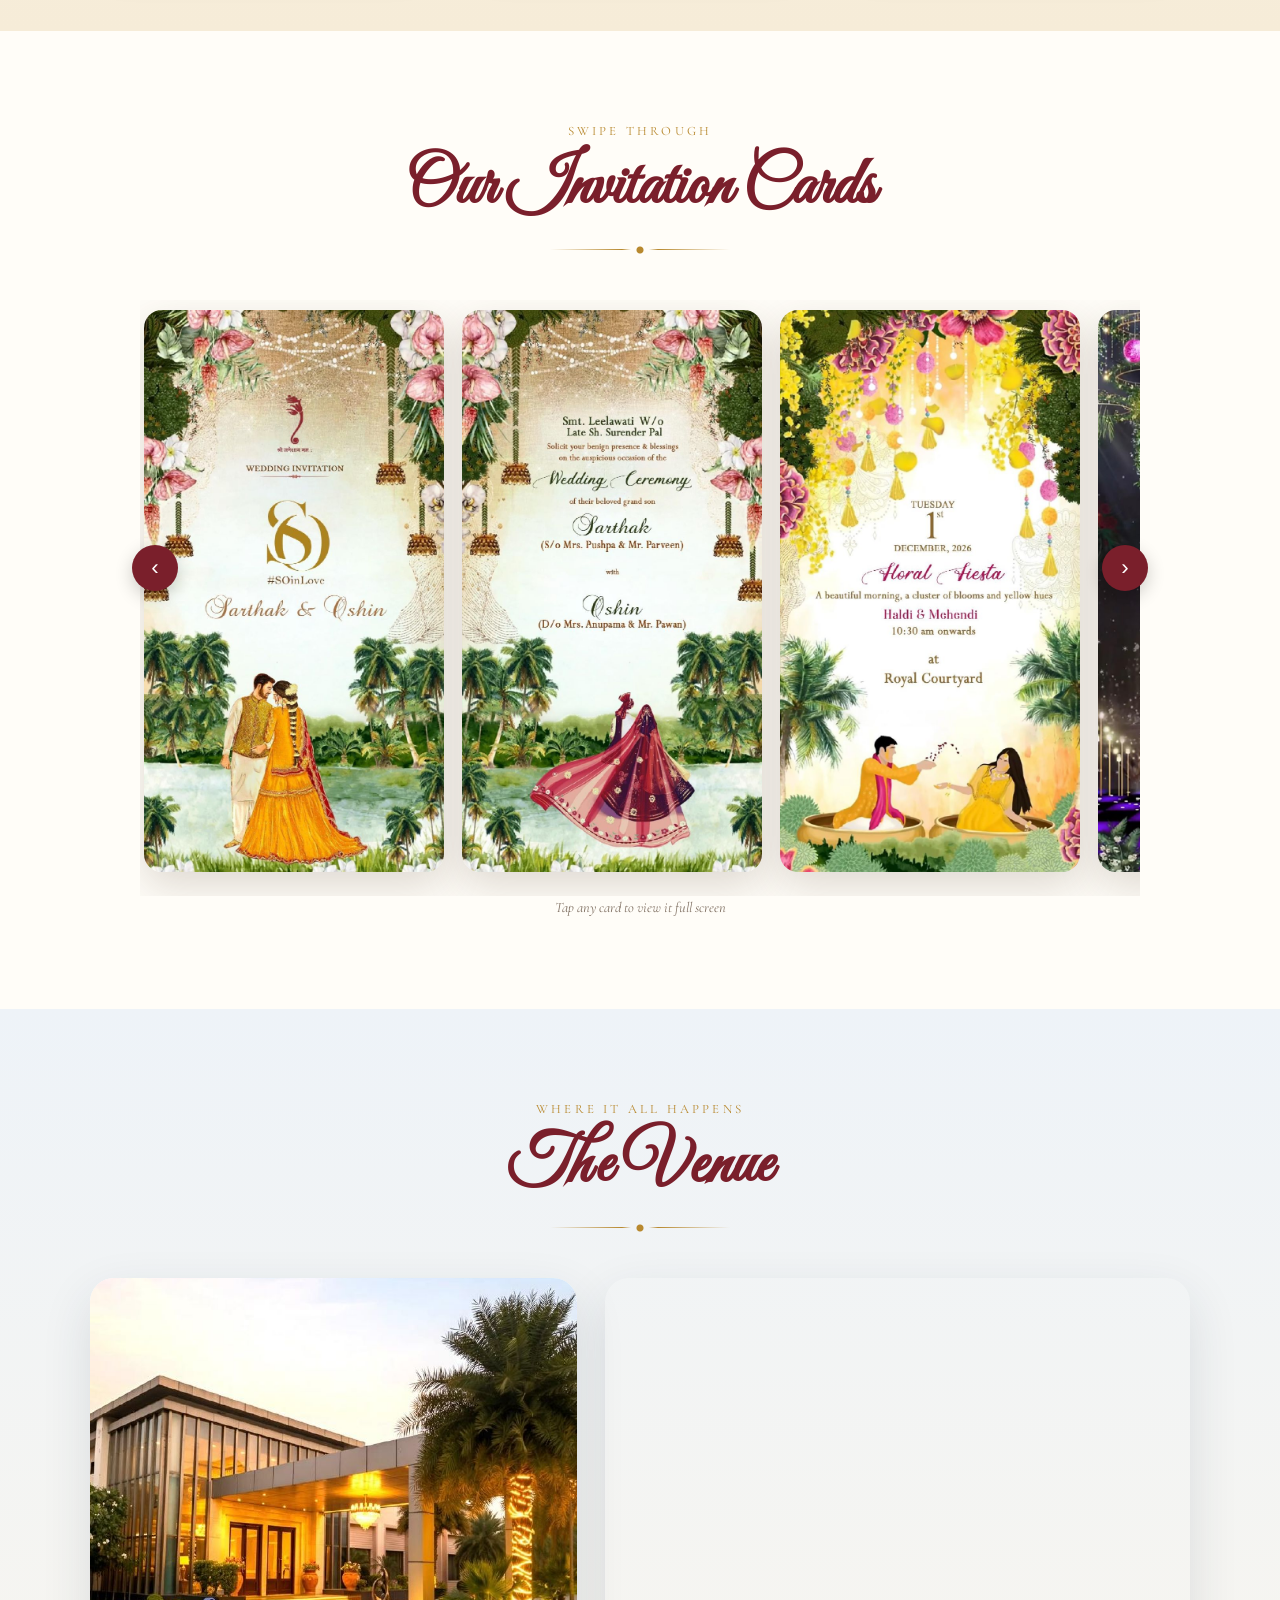
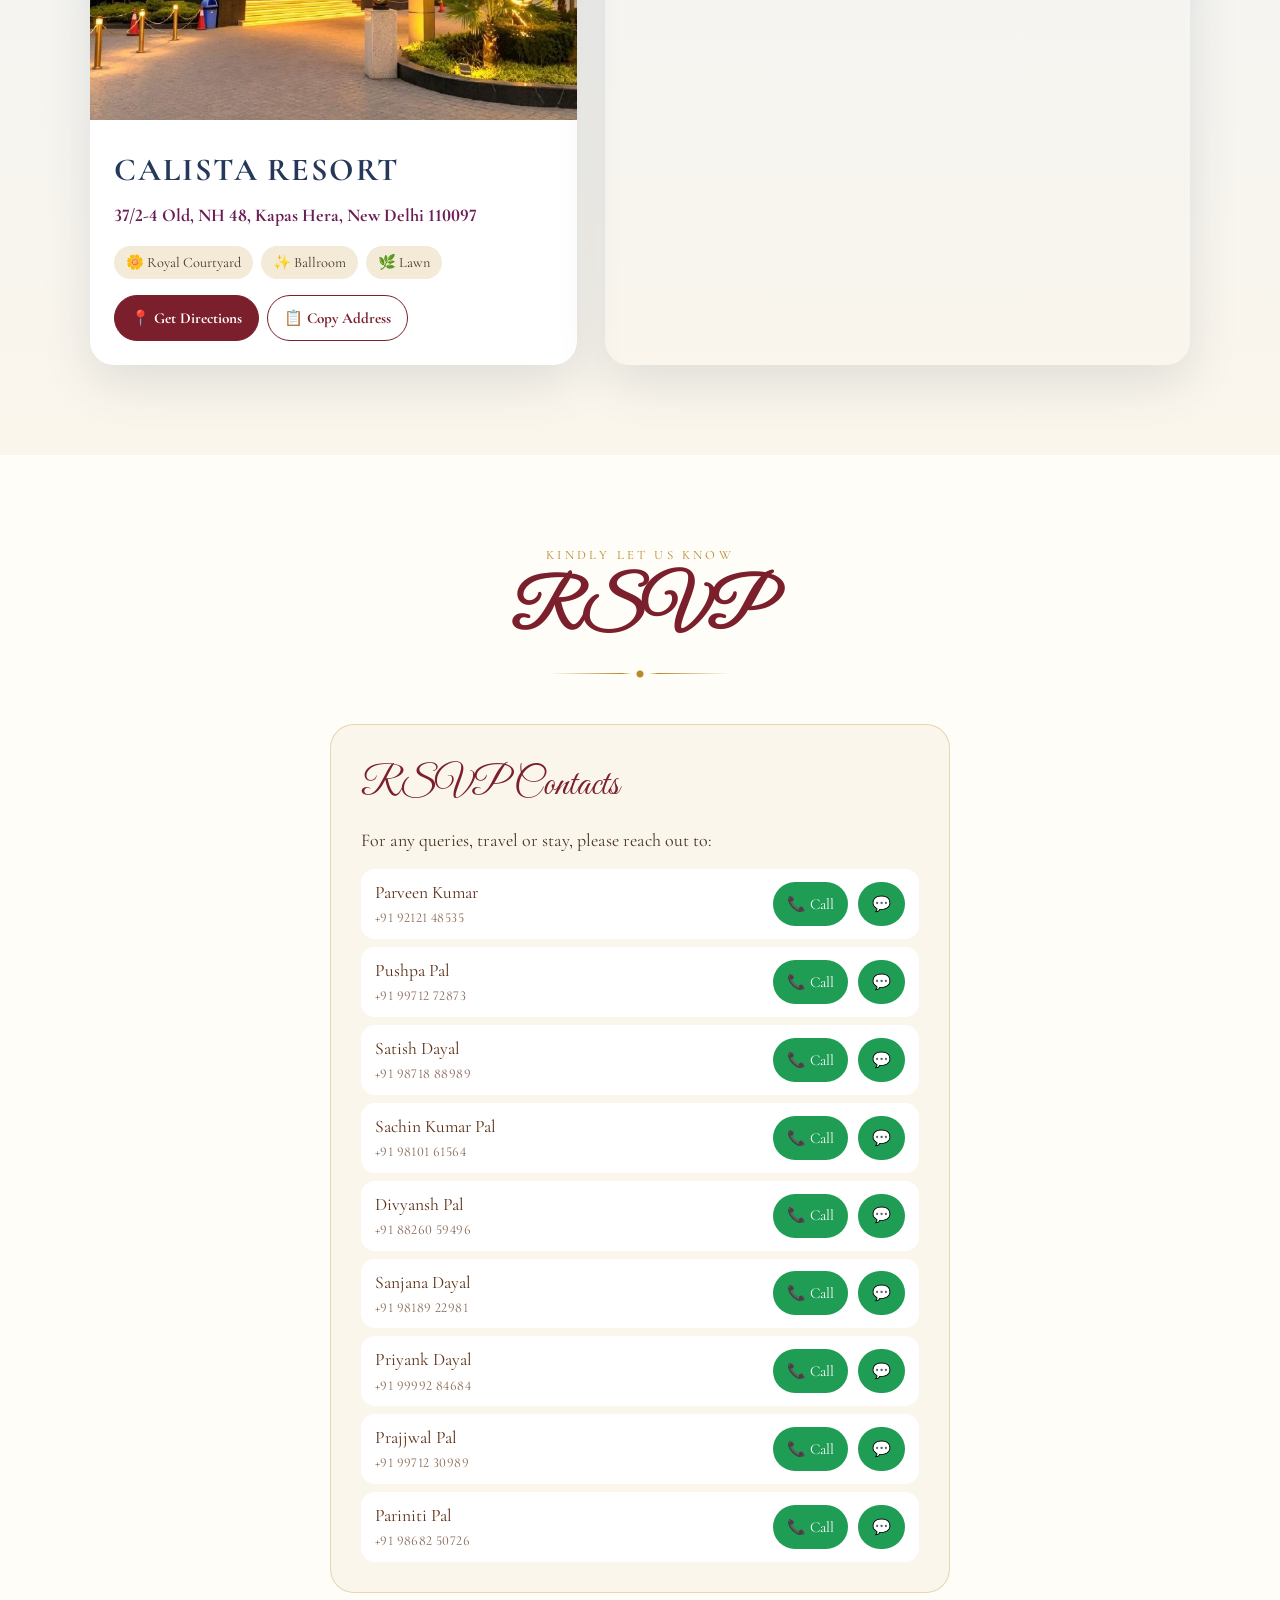
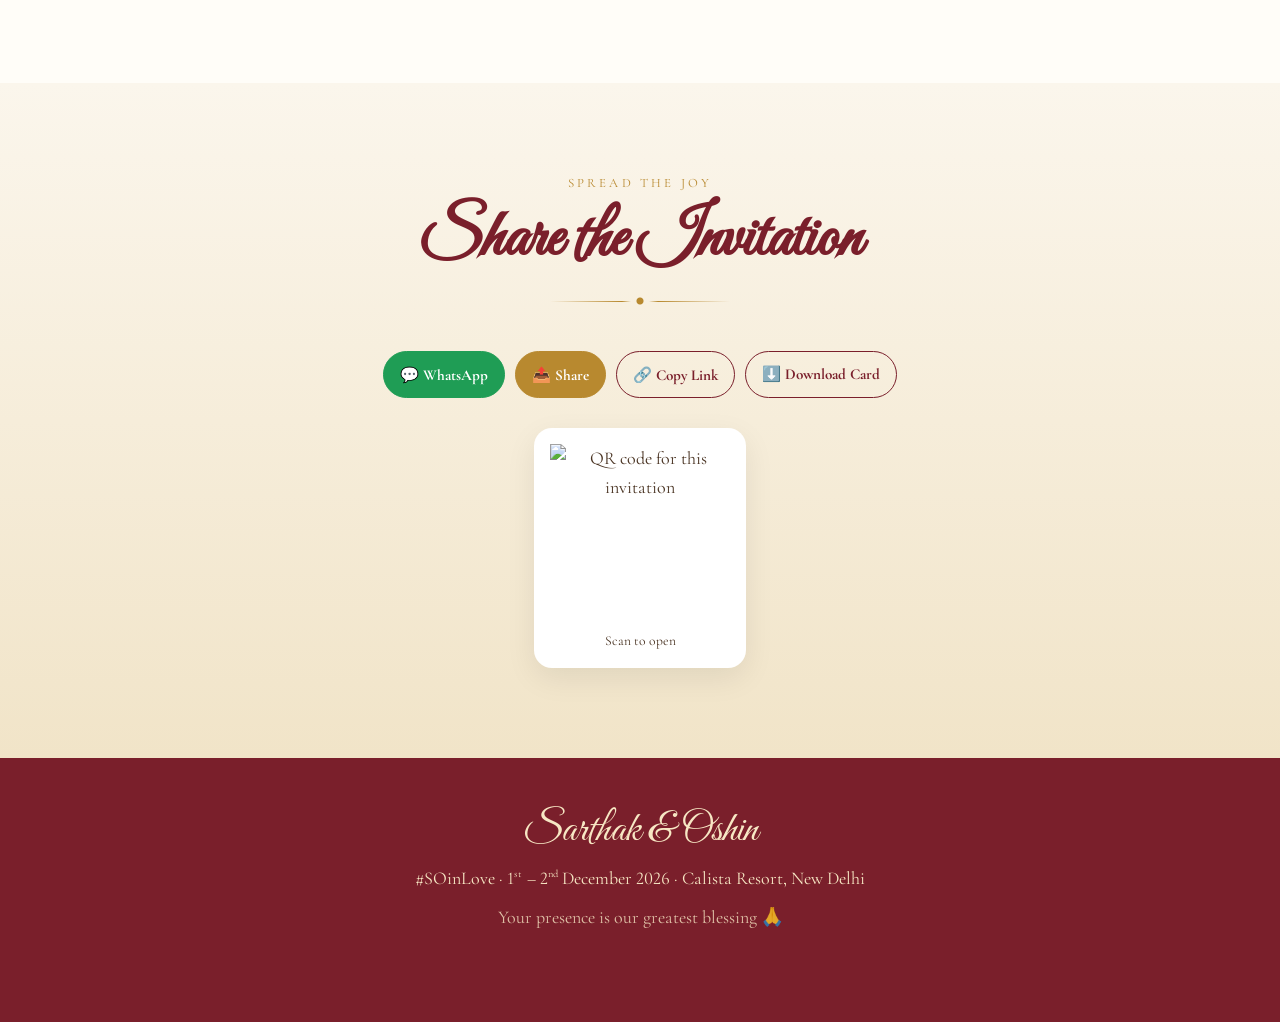
==== commit 02321b70: "Never crop characters in illustrations (event cards, venue, hero) across all invites" ====
--- a/index.html
+++ b/index.html
@@ -16,7 +16,7 @@
 <link rel="preconnect" href="https://fonts.googleapis.com">
 <link rel="preconnect" href="https://fonts.gstatic.com" crossorigin>
 <link href="https://fonts.googleapis.com/css2?family=Cormorant+Garamond:ital,wght@0,400;0,600;0,700;1,400&family=Great+Vibes&family=Tiro+Devanagari+Hindi&display=swap" rel="stylesheet">
-<link rel="stylesheet" href="style.css?v=202611012238">
+<link rel="stylesheet" href="style.css?v=202611012254">
 </head>
 <body class="locked">
 
@@ -180,6 +180,6 @@
 <button class="fab" id="top-btn" aria-label="Back to top">↑</button>
 <div id="toast"></div>
 
-<script src="app.js?v=202611012238"></script>
+<script src="app.js?v=202611012254"></script>
 </body>
 </html>
--- a/style.css
+++ b/style.css
@@ -267,3 +267,11 @@
 /* Dates: show "1" as a real one (not like "I") and small, raised st/nd */
 body,button,input,select,textarea{font-variant-numeric:lining-nums;font-feature-settings:"lnum" 1}
 sup.ord{font-size:.58em;line-height:0;vertical-align:super;text-transform:lowercase;letter-spacing:.02em;margin-left:.04em;font-weight:inherit}
+
+/* Illustrations: never crop the characters — show full width + full figure height at any screen size */
+.ev-art{height:auto;background-size:100% auto!important;background-position:center bottom!important;aspect-ratio:760/450}
+.ev-art[style*="page-3"]{aspect-ratio:760/410}   /* Haldi couple */
+.ev-art[style*="page-4"]{aspect-ratio:760/560}   /* Ring ceremony couple */
+.ev-art[style*="page-5"]{aspect-ratio:760/450}   /* Wedding couple */
+.venue-photo{height:auto;aspect-ratio:760/690;background-size:100% auto!important;background-position:center 76%!important}
+.hero-art{aspect-ratio:760/640;-webkit-mask-image:linear-gradient(to bottom,transparent 0%,#000 18%);mask-image:linear-gradient(to bottom,transparent 0%,#000 18%)}
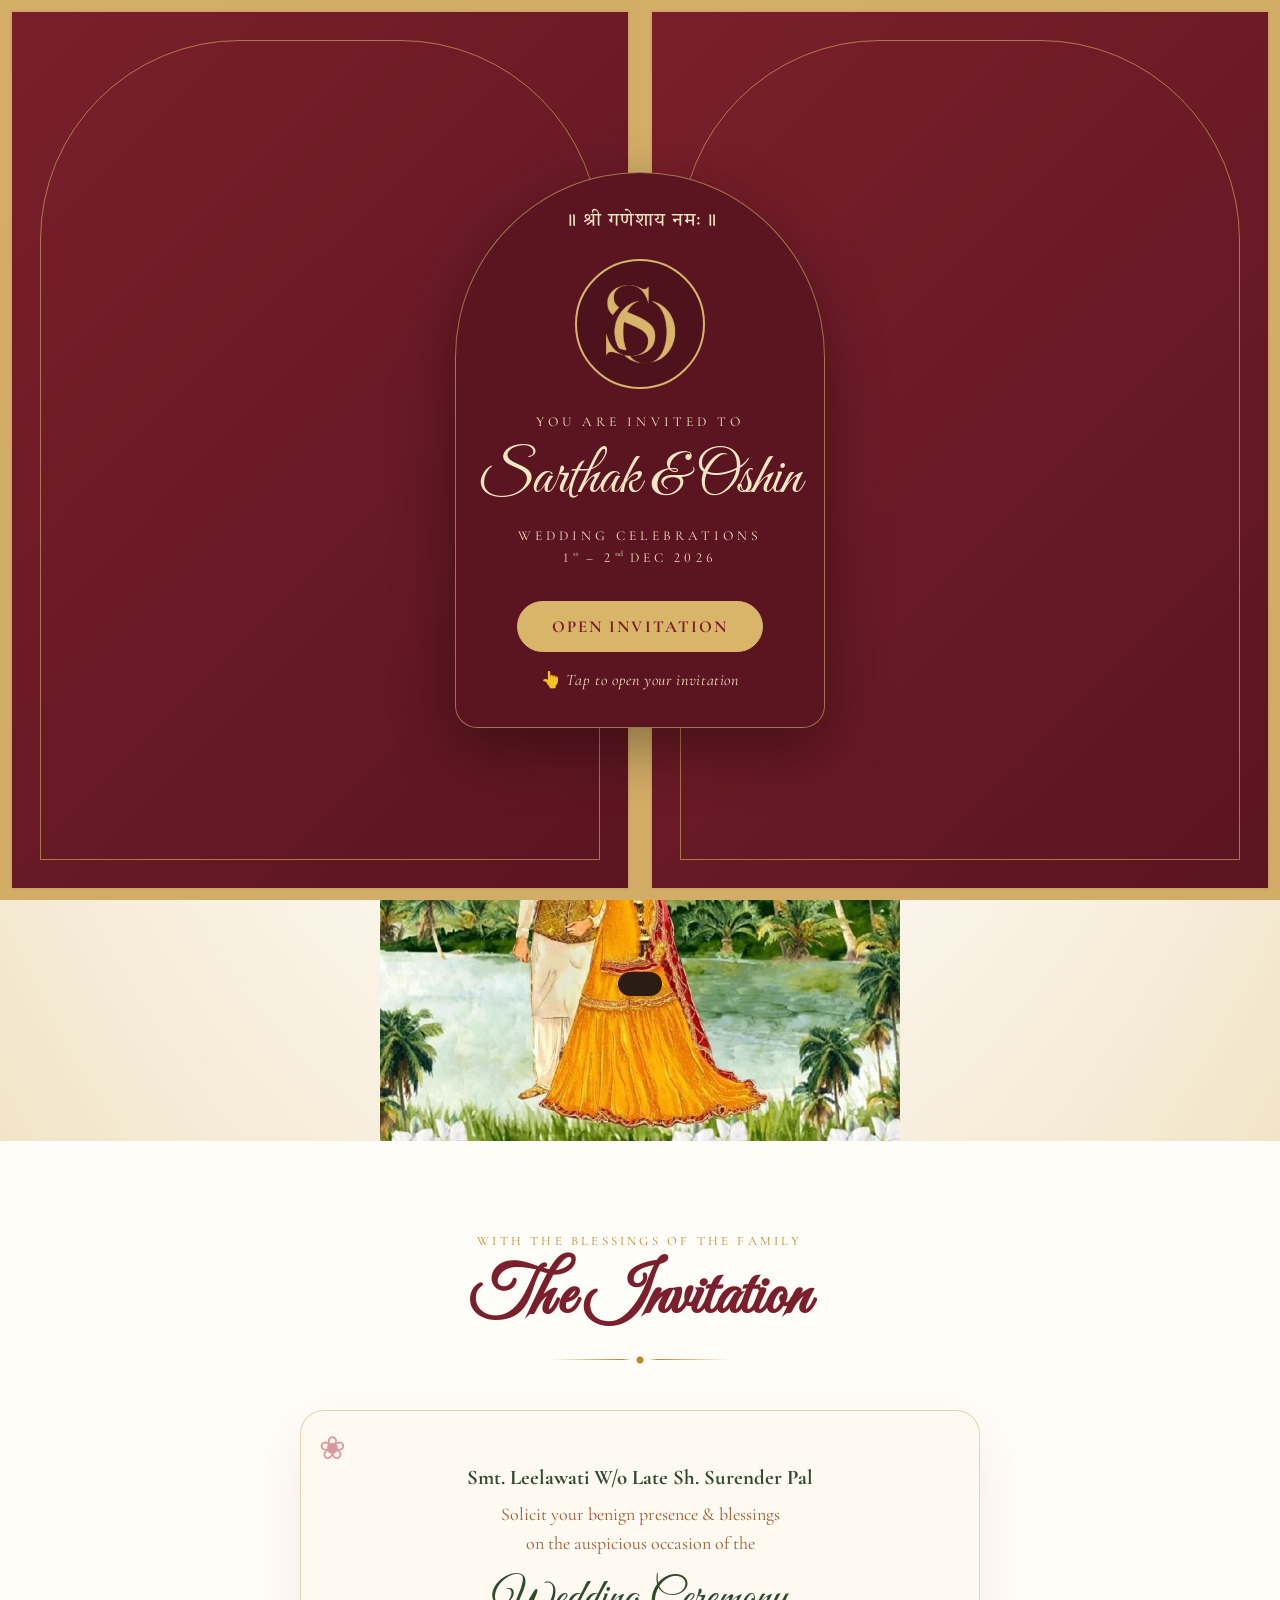
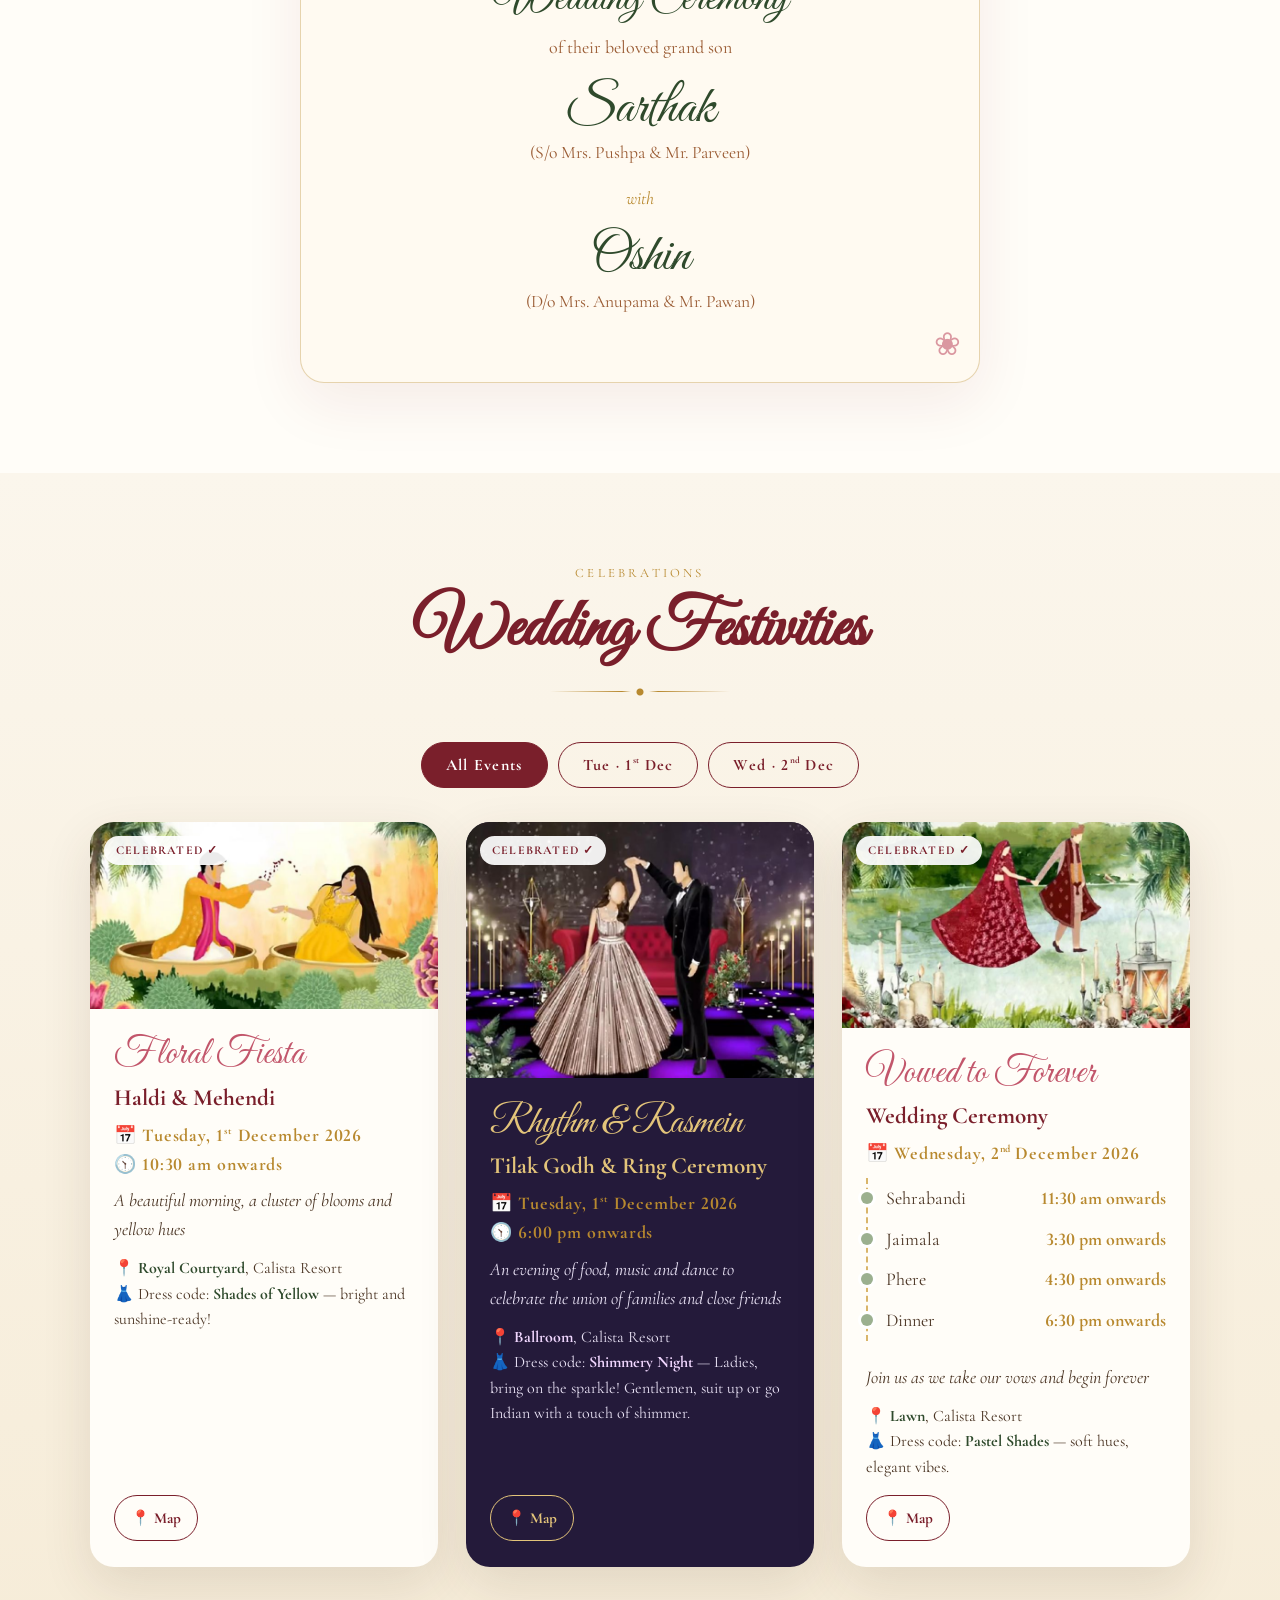
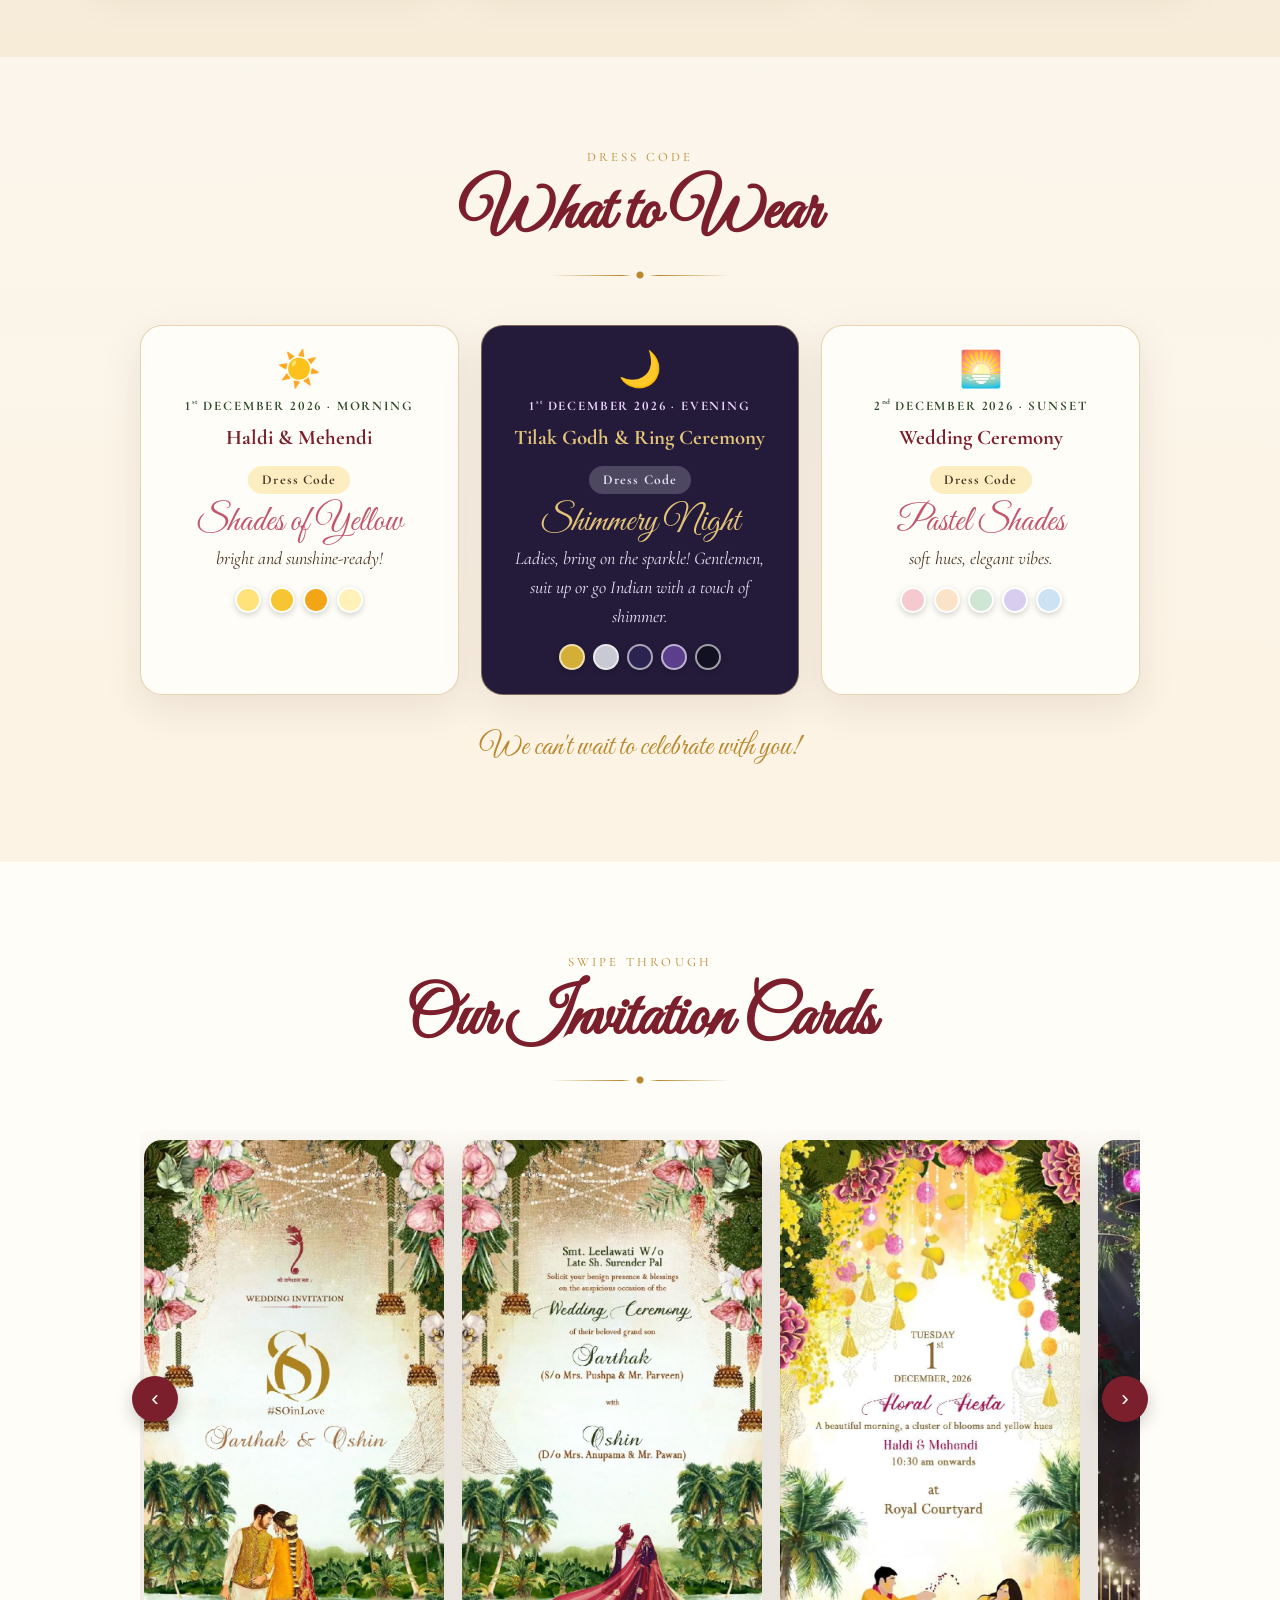
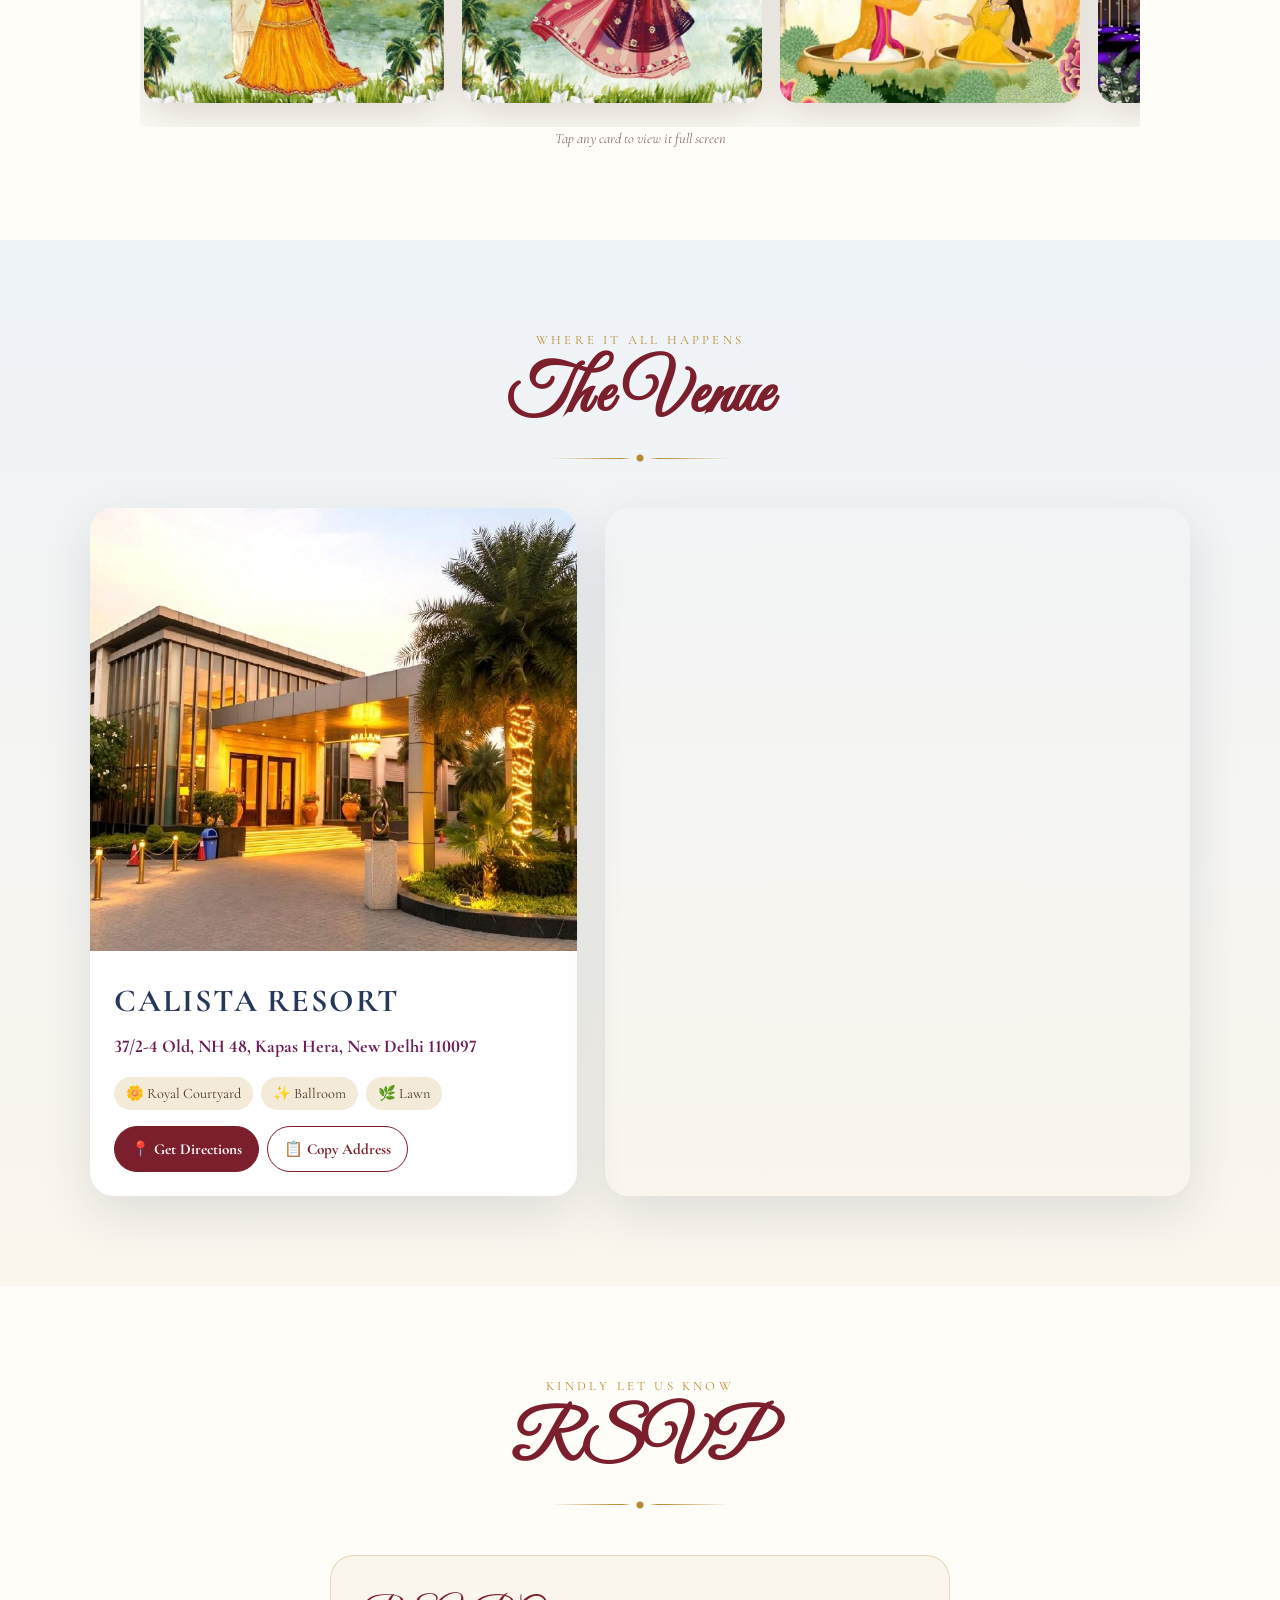
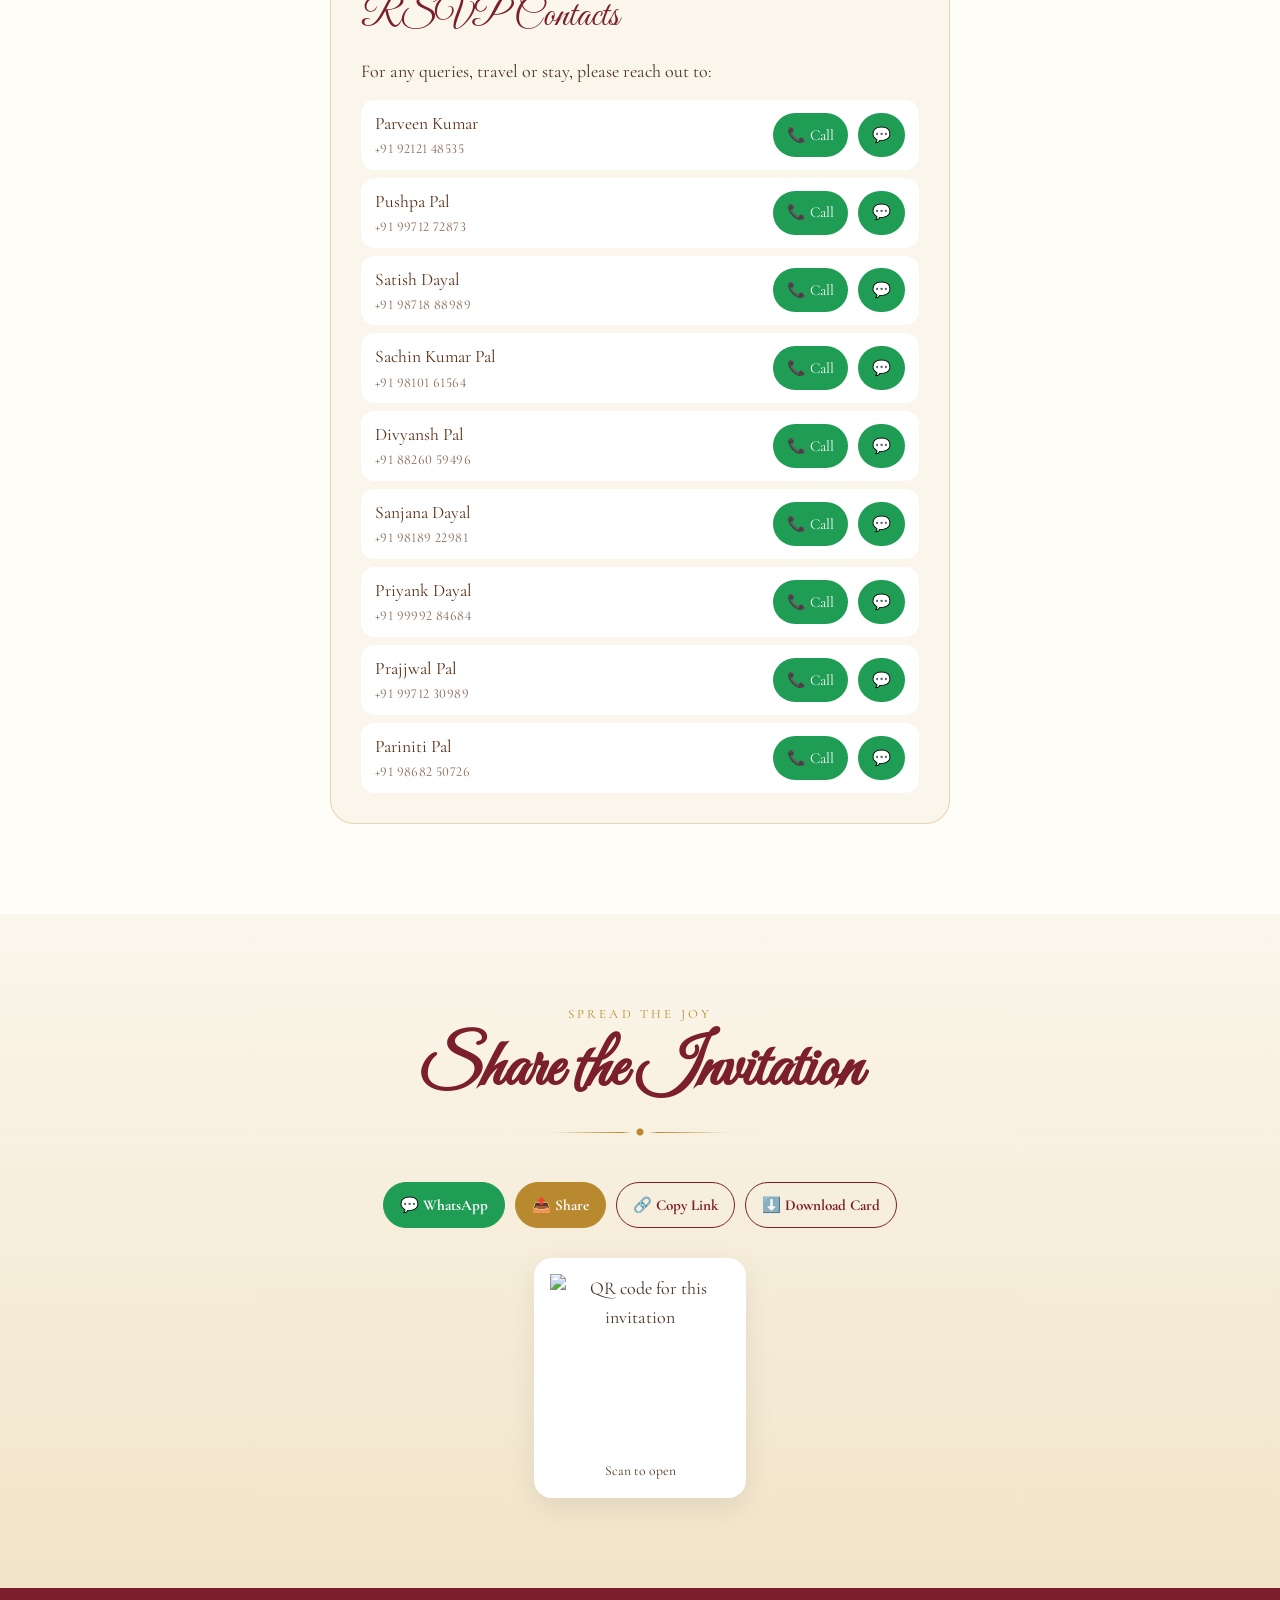
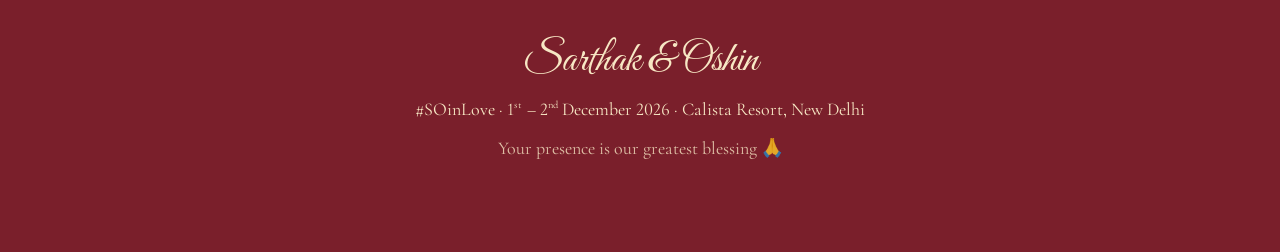
==== commit 8b8e4faa: "Add dress code section and per-event dress codes" ====
--- a/index.html
+++ b/index.html
@@ -16,7 +16,7 @@
 <link rel="preconnect" href="https://fonts.googleapis.com">
 <link rel="preconnect" href="https://fonts.gstatic.com" crossorigin>
 <link href="https://fonts.googleapis.com/css2?family=Cormorant+Garamond:ital,wght@0,400;0,600;0,700;1,400&family=Great+Vibes&family=Tiro+Devanagari+Hindi&display=swap" rel="stylesheet">
-<link rel="stylesheet" href="style.css?v=202611012254">
+<link rel="stylesheet" href="style.css?v=202611012300">
 </head>
 <body class="locked">
 
@@ -39,7 +39,7 @@
 </div>
 
 <nav id="nav">
-  <a href="#home">Home</a><a href="#invite">Invitation</a><a href="#events">Events</a>
+  <a href="#home">Home</a><a href="#invite">Invitation</a><a href="#events">Events</a><a href="#dresscode">Dress Code</a>
   <a href="#gallery">Cards</a><a href="#venue">Venue</a><a href="#rsvp">RSVP</a><a href="#share">Share</a>
 </nav>
 
@@ -87,6 +87,17 @@
       <button class="day-tab" data-day="2">Wed · 2<sup class="ord">nd</sup> Dec</button>
     </div>
     <div class="events-grid" id="events-grid"></div>
+  </div>
+</section>
+
+<!-- Dress code -->
+<section id="dresscode">
+  <div class="wrap">
+    <p class="subtitle reveal">Dress Code</p>
+    <h2 class="title reveal">What to Wear</h2>
+    <div class="divider"></div>
+    <div class="dress-grid" id="dress-grid"></div>
+    <p class="dc-sign reveal">We can't wait to celebrate with you!</p>
   </div>
 </section>
 
@@ -180,6 +191,6 @@
 <button class="fab" id="top-btn" aria-label="Back to top">↑</button>
 <div id="toast"></div>
 
-<script src="app.js?v=202611012254"></script>
+<script src="app.js?v=202611012300"></script>
 </body>
 </html>
--- a/style.css
+++ b/style.css
@@ -275,3 +275,24 @@
 .ev-art[style*="page-5"]{aspect-ratio:760/450}   /* Wedding couple */
 .venue-photo{height:auto;aspect-ratio:760/690;background-size:100% auto!important;background-position:center 76%!important}
 .hero-art{aspect-ratio:760/640;-webkit-mask-image:linear-gradient(to bottom,transparent 0%,#000 18%);mask-image:linear-gradient(to bottom,transparent 0%,#000 18%)}
+
+/* ---- Dress code ---- */
+#dresscode{background:linear-gradient(180deg,var(--cream),#fdf3e4)}
+.dress-grid{display:grid;grid-template-columns:repeat(auto-fit,minmax(250px,1fr));gap:22px;max-width:1000px;margin:0 auto}
+.dc{background:var(--ivory);border:1px solid rgba(184,137,47,.35);border-radius:22px;padding:26px 22px 24px;text-align:center;box-shadow:0 14px 40px rgba(74,52,35,.1)}
+.dc-icon{font-size:2.2rem;line-height:1}
+.dc-day{margin-top:8px;font-size:.82rem;font-weight:700;letter-spacing:.14em;text-transform:uppercase;color:var(--green)}
+.dc h3{font-size:1.3rem;color:var(--maroon);margin:4px 0 10px}
+.dc-label{display:inline-block;padding:3px 14px;border-radius:14px;background:rgba(242,197,49,.28);font-size:.85rem;font-weight:700;letter-spacing:.08em;color:var(--ink)}
+.dc-title{font-family:var(--script);font-size:2.2rem;line-height:1.15;color:var(--rose);margin:8px 0 2px}
+.dc-note{font-style:italic;margin:0 0 4px}
+.dc-swatches{display:flex;justify-content:center;gap:8px;margin-top:14px}
+.dc-swatches span{width:26px;height:26px;border-radius:50%;border:2px solid #fff;box-shadow:0 2px 6px rgba(0,0,0,.18)}
+.dc.night{background:var(--night);color:#e9e2f5;border-color:rgba(227,196,122,.45)}
+.dc.night h3,.dc.night .dc-title{color:#e3c47a}
+.dc.night .dc-day{color:#f1d7ff}
+.dc.night .dc-label{background:rgba(201,201,211,.25);color:#e9e2f5}
+.dc.night .dc-swatches span{border-color:rgba(255,255,255,.6)}
+.dc-sign{text-align:center;font-family:var(--script);font-size:1.9rem;color:var(--gold);margin-top:28px}
+.dress-grid:has(> .dc:only-child){max-width:420px}
+.dress-grid:has(> .dc:nth-child(2):last-child){max-width:720px}
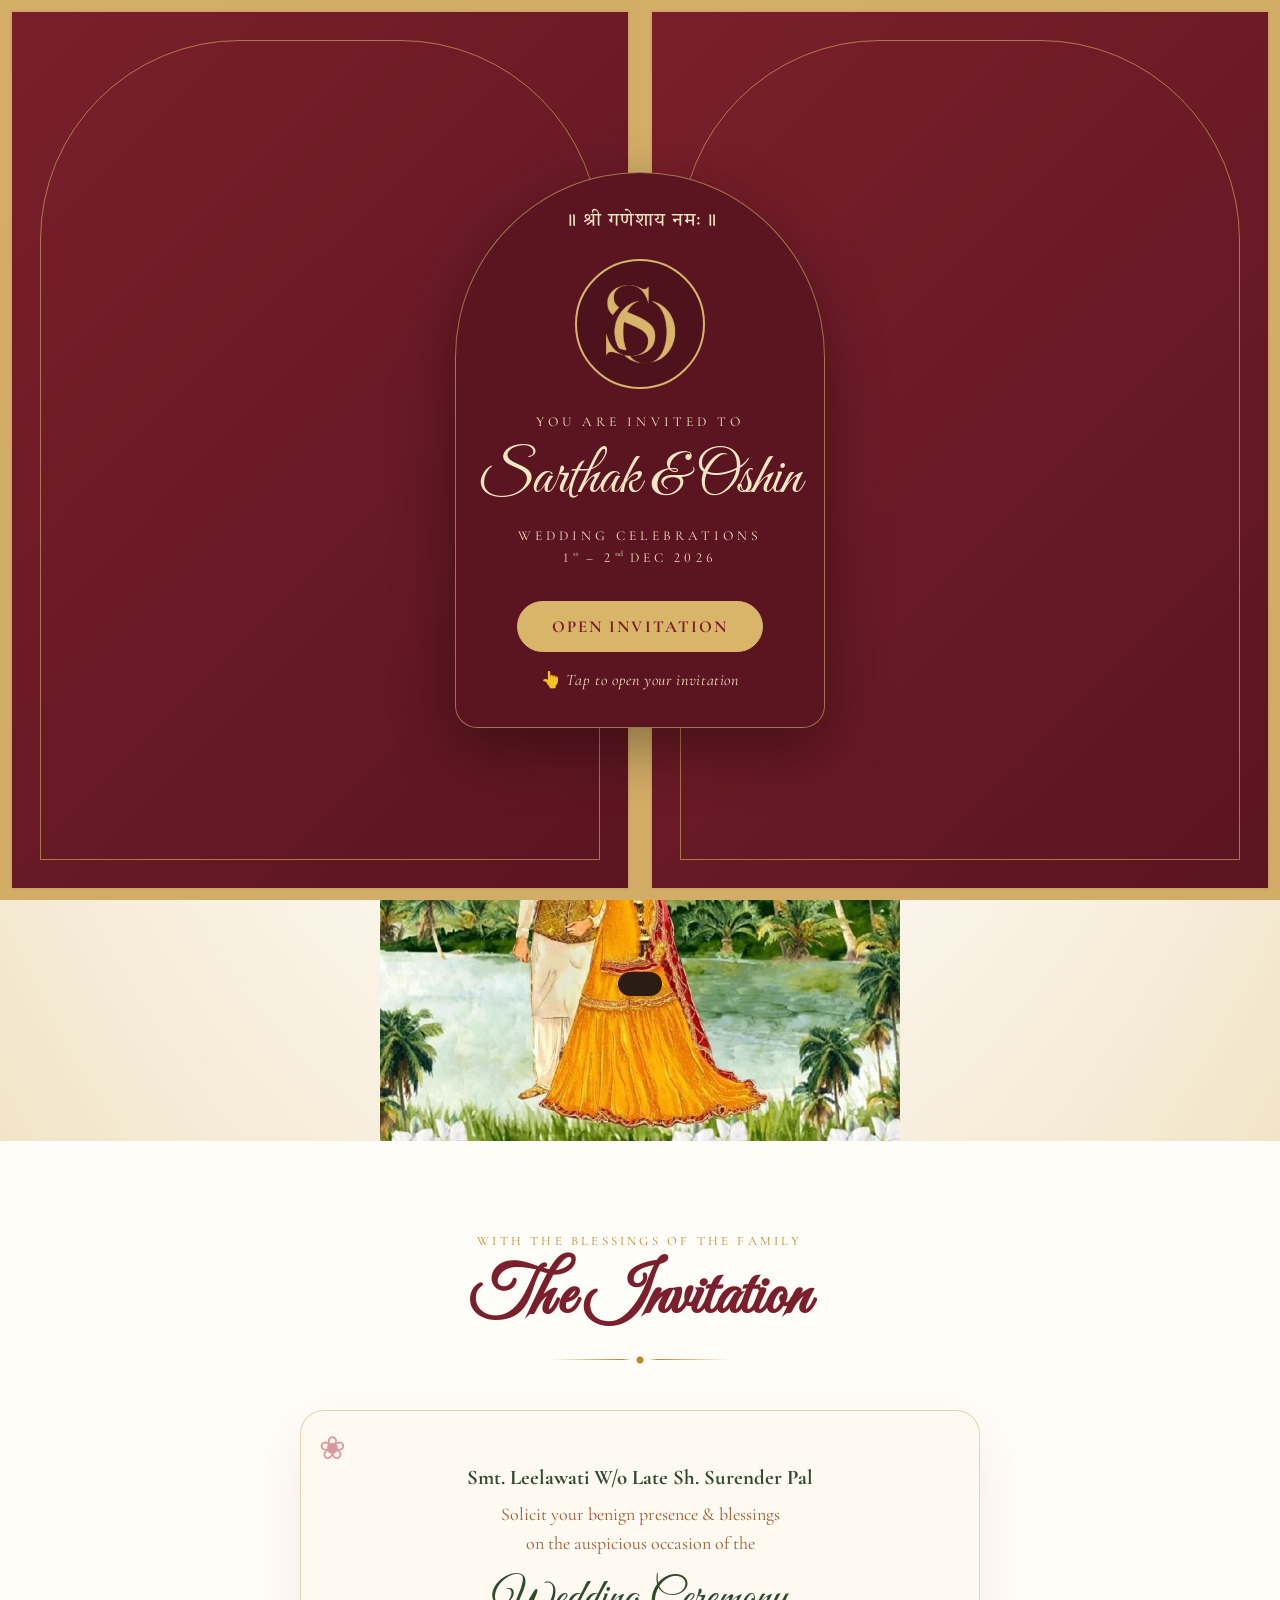
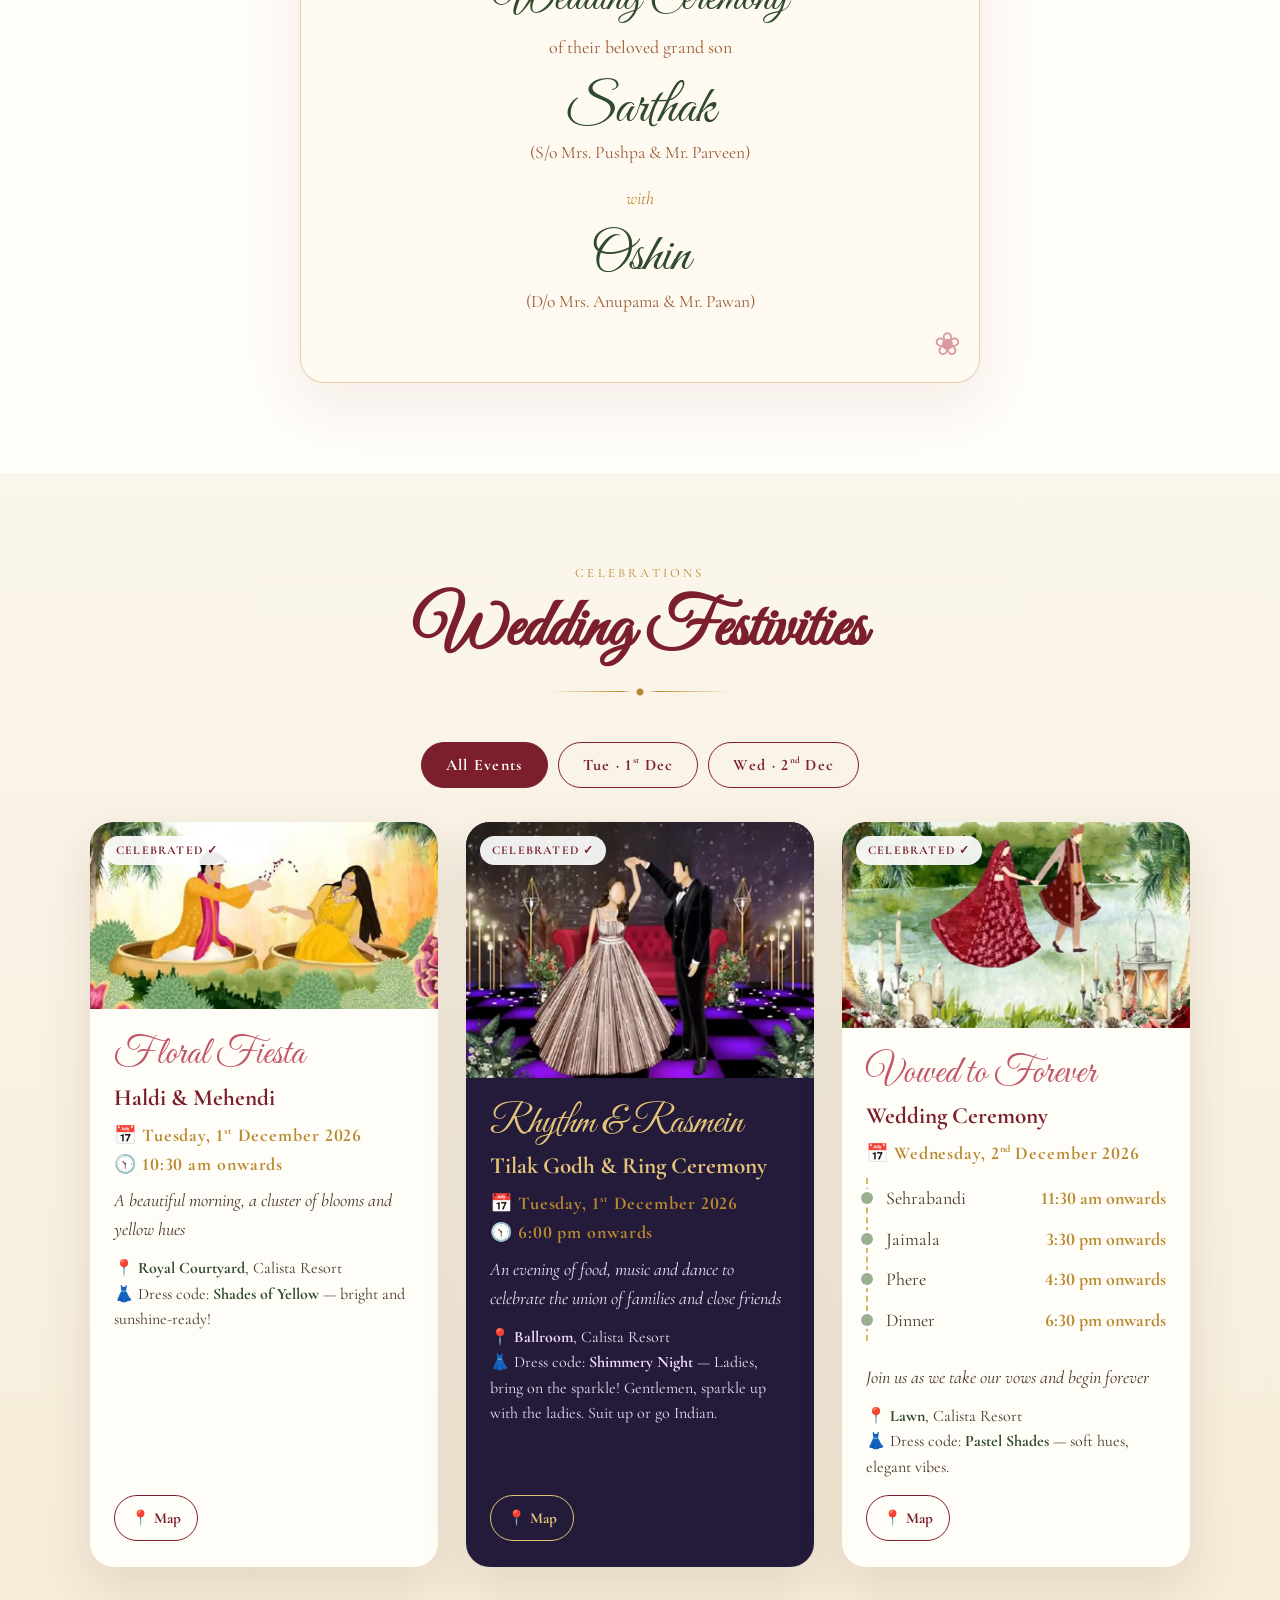
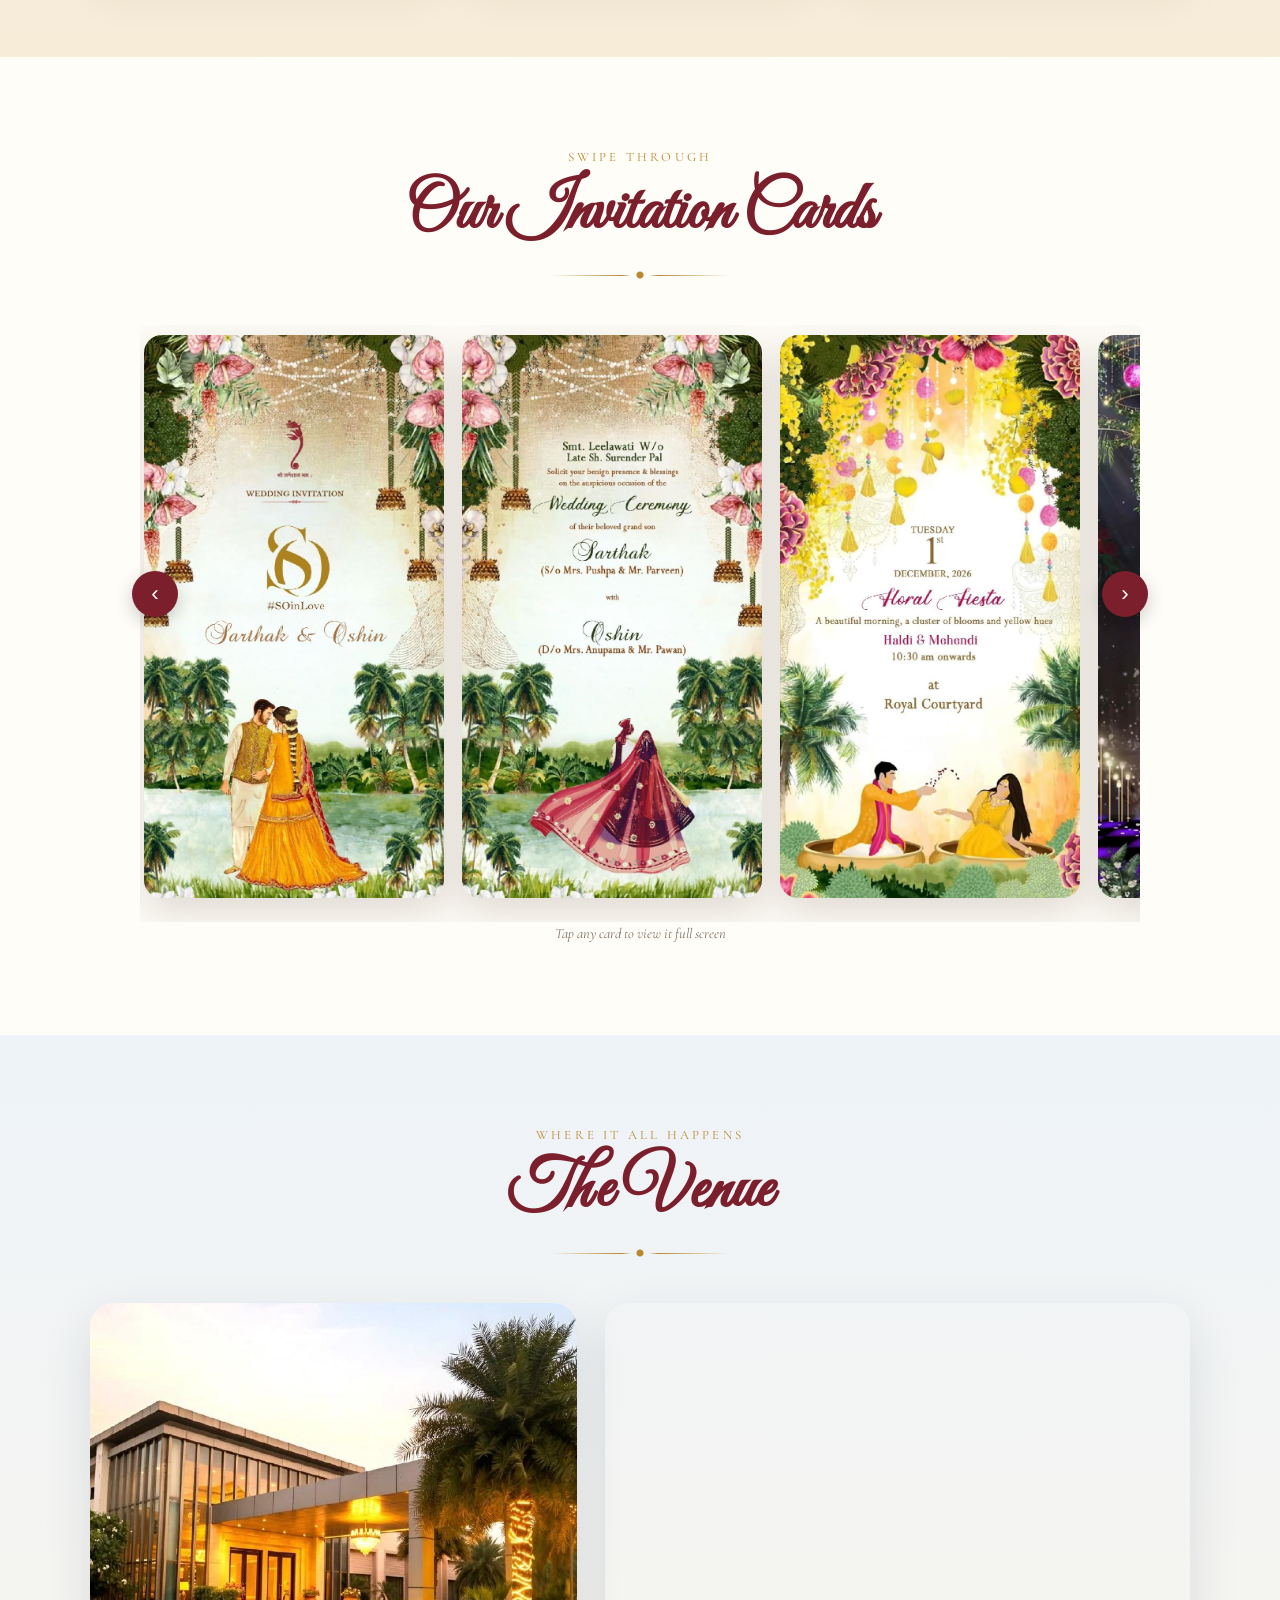
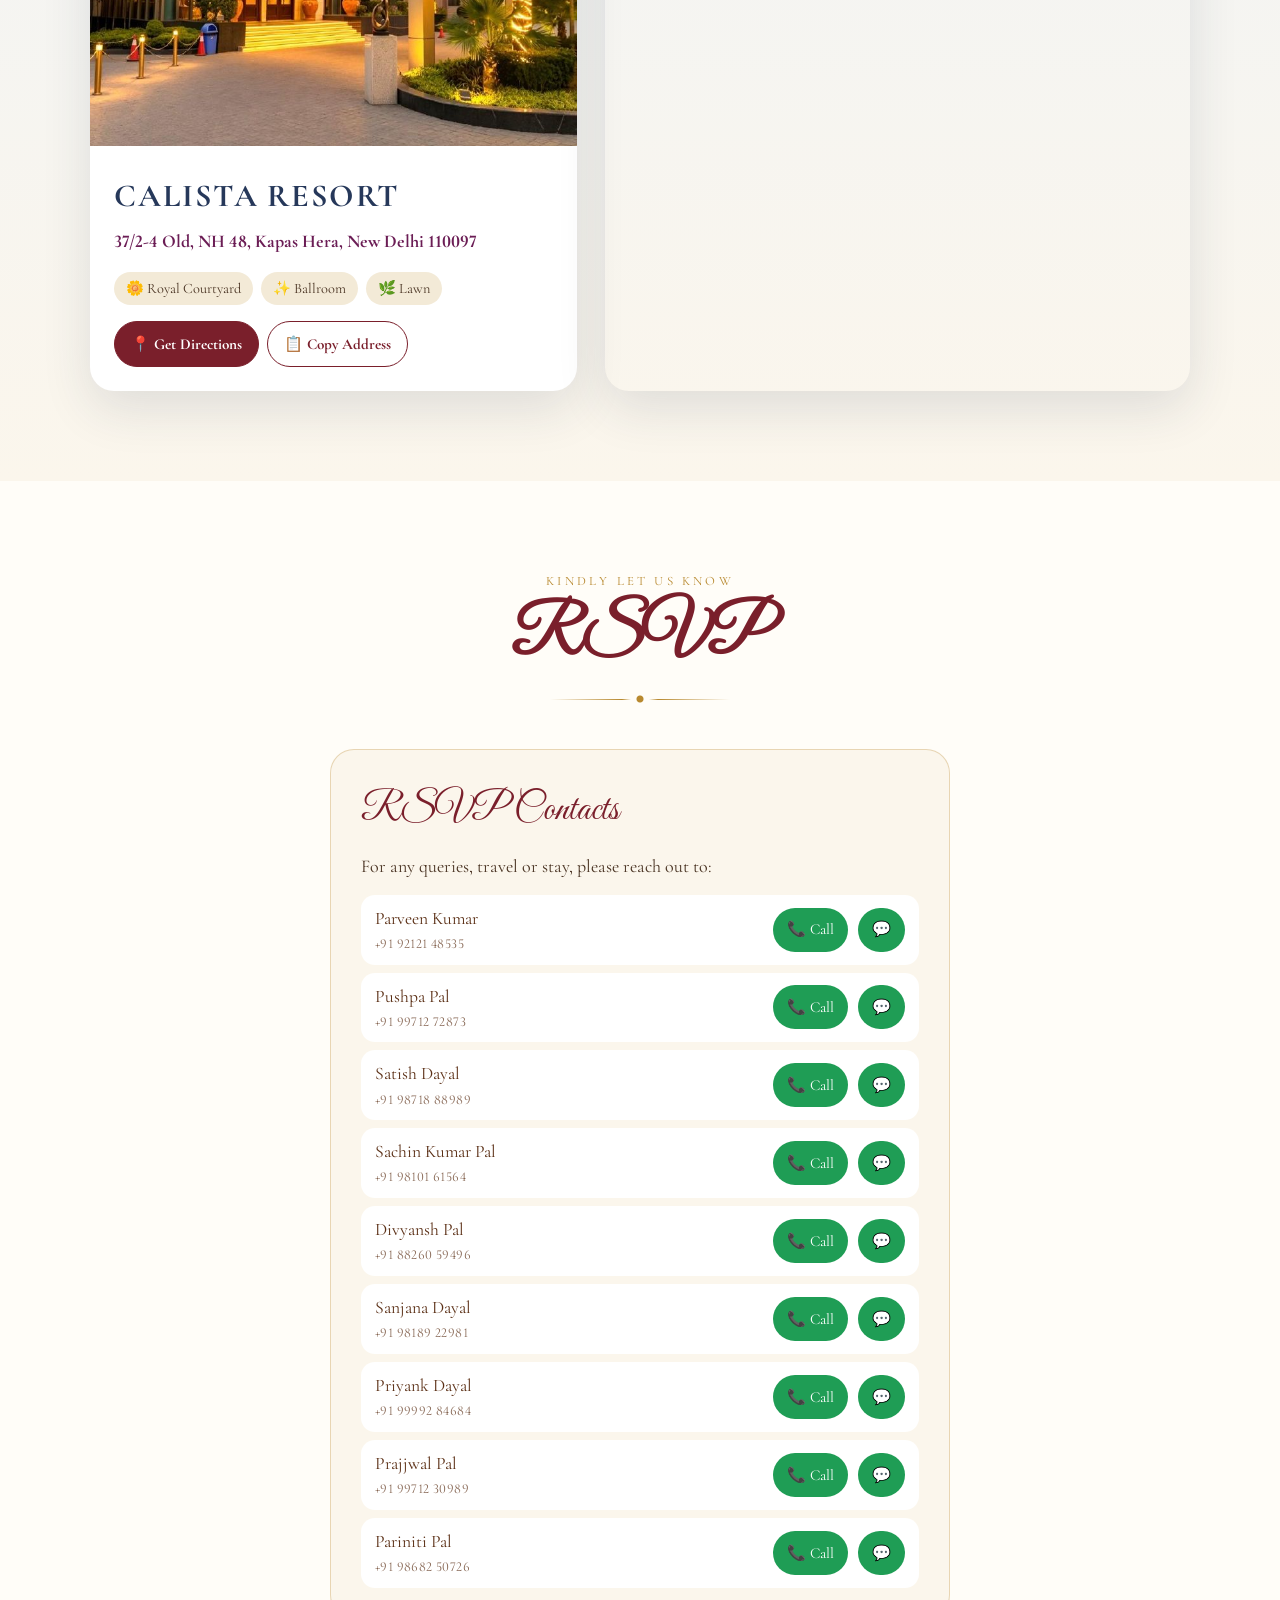
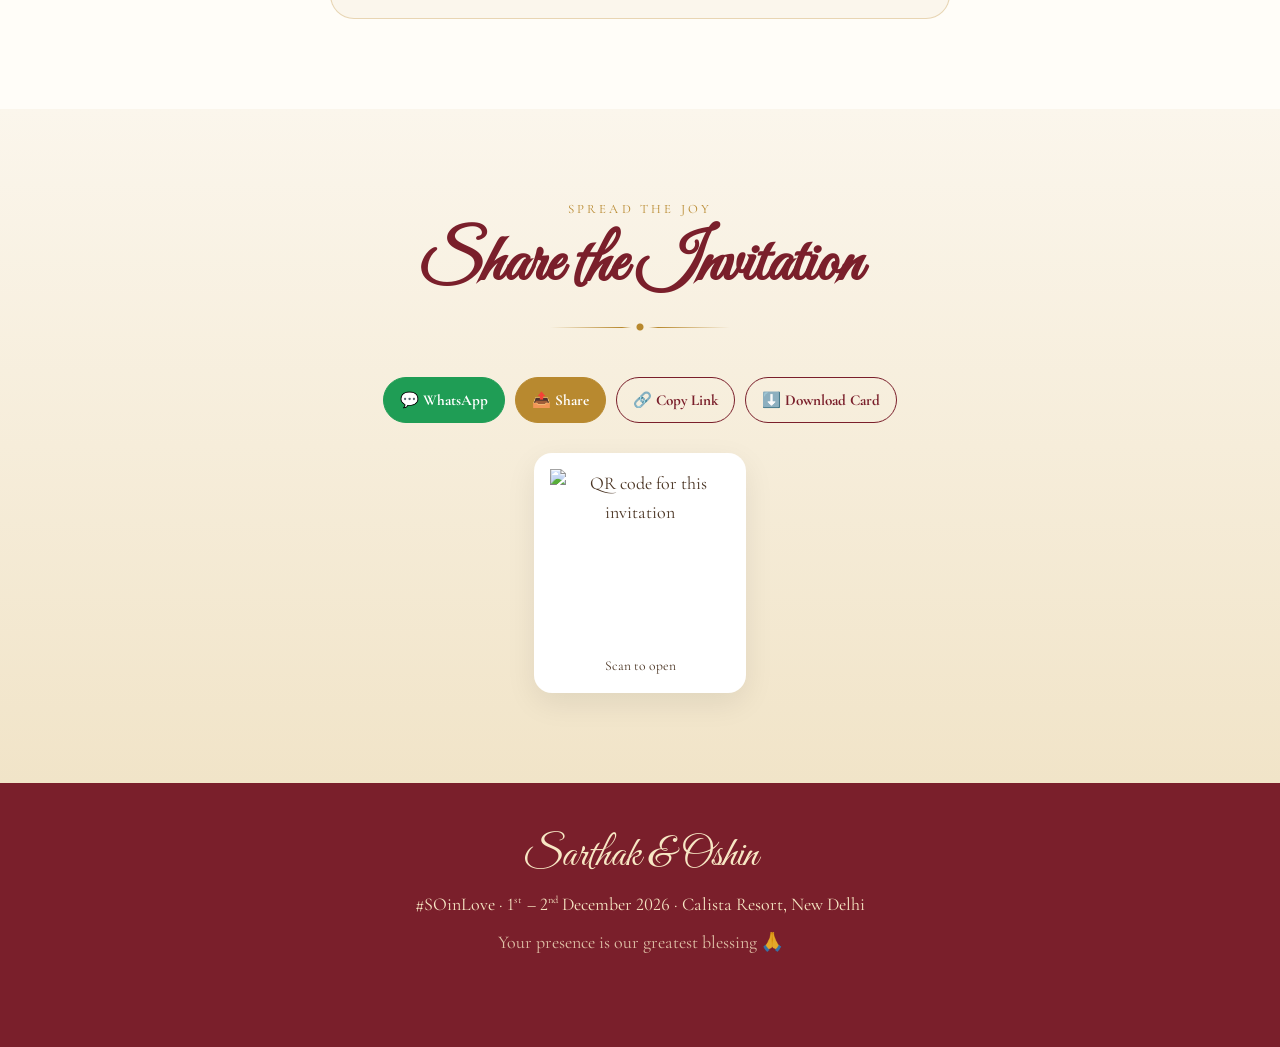
==== commit 03ada838: "Remove dress code section; reword engagement dress code" ====
--- a/index.html
+++ b/index.html
@@ -16,7 +16,7 @@
 <link rel="preconnect" href="https://fonts.googleapis.com">
 <link rel="preconnect" href="https://fonts.gstatic.com" crossorigin>
 <link href="https://fonts.googleapis.com/css2?family=Cormorant+Garamond:ital,wght@0,400;0,600;0,700;1,400&family=Great+Vibes&family=Tiro+Devanagari+Hindi&display=swap" rel="stylesheet">
-<link rel="stylesheet" href="style.css?v=202611012300">
+<link rel="stylesheet" href="style.css?v=202611012309">
 </head>
 <body class="locked">
 
@@ -39,7 +39,7 @@
 </div>
 
 <nav id="nav">
-  <a href="#home">Home</a><a href="#invite">Invitation</a><a href="#events">Events</a><a href="#dresscode">Dress Code</a>
+  <a href="#home">Home</a><a href="#invite">Invitation</a><a href="#events">Events</a>
   <a href="#gallery">Cards</a><a href="#venue">Venue</a><a href="#rsvp">RSVP</a><a href="#share">Share</a>
 </nav>
 
@@ -87,17 +87,6 @@
       <button class="day-tab" data-day="2">Wed · 2<sup class="ord">nd</sup> Dec</button>
     </div>
     <div class="events-grid" id="events-grid"></div>
-  </div>
-</section>
-
-<!-- Dress code -->
-<section id="dresscode">
-  <div class="wrap">
-    <p class="subtitle reveal">Dress Code</p>
-    <h2 class="title reveal">What to Wear</h2>
-    <div class="divider"></div>
-    <div class="dress-grid" id="dress-grid"></div>
-    <p class="dc-sign reveal">We can't wait to celebrate with you!</p>
   </div>
 </section>
 
@@ -191,6 +180,6 @@
 <button class="fab" id="top-btn" aria-label="Back to top">↑</button>
 <div id="toast"></div>
 
-<script src="app.js?v=202611012300"></script>
+<script src="app.js?v=202611012309"></script>
 </body>
 </html>
--- a/style.css
+++ b/style.css
@@ -276,23 +276,3 @@
 .venue-photo{height:auto;aspect-ratio:760/690;background-size:100% auto!important;background-position:center 76%!important}
 .hero-art{aspect-ratio:760/640;-webkit-mask-image:linear-gradient(to bottom,transparent 0%,#000 18%);mask-image:linear-gradient(to bottom,transparent 0%,#000 18%)}
 
-/* ---- Dress code ---- */
-#dresscode{background:linear-gradient(180deg,var(--cream),#fdf3e4)}
-.dress-grid{display:grid;grid-template-columns:repeat(auto-fit,minmax(250px,1fr));gap:22px;max-width:1000px;margin:0 auto}
-.dc{background:var(--ivory);border:1px solid rgba(184,137,47,.35);border-radius:22px;padding:26px 22px 24px;text-align:center;box-shadow:0 14px 40px rgba(74,52,35,.1)}
-.dc-icon{font-size:2.2rem;line-height:1}
-.dc-day{margin-top:8px;font-size:.82rem;font-weight:700;letter-spacing:.14em;text-transform:uppercase;color:var(--green)}
-.dc h3{font-size:1.3rem;color:var(--maroon);margin:4px 0 10px}
-.dc-label{display:inline-block;padding:3px 14px;border-radius:14px;background:rgba(242,197,49,.28);font-size:.85rem;font-weight:700;letter-spacing:.08em;color:var(--ink)}
-.dc-title{font-family:var(--script);font-size:2.2rem;line-height:1.15;color:var(--rose);margin:8px 0 2px}
-.dc-note{font-style:italic;margin:0 0 4px}
-.dc-swatches{display:flex;justify-content:center;gap:8px;margin-top:14px}
-.dc-swatches span{width:26px;height:26px;border-radius:50%;border:2px solid #fff;box-shadow:0 2px 6px rgba(0,0,0,.18)}
-.dc.night{background:var(--night);color:#e9e2f5;border-color:rgba(227,196,122,.45)}
-.dc.night h3,.dc.night .dc-title{color:#e3c47a}
-.dc.night .dc-day{color:#f1d7ff}
-.dc.night .dc-label{background:rgba(201,201,211,.25);color:#e9e2f5}
-.dc.night .dc-swatches span{border-color:rgba(255,255,255,.6)}
-.dc-sign{text-align:center;font-family:var(--script);font-size:1.9rem;color:var(--gold);margin-top:28px}
-.dress-grid:has(> .dc:only-child){max-width:420px}
-.dress-grid:has(> .dc:nth-child(2):last-child){max-width:720px}
